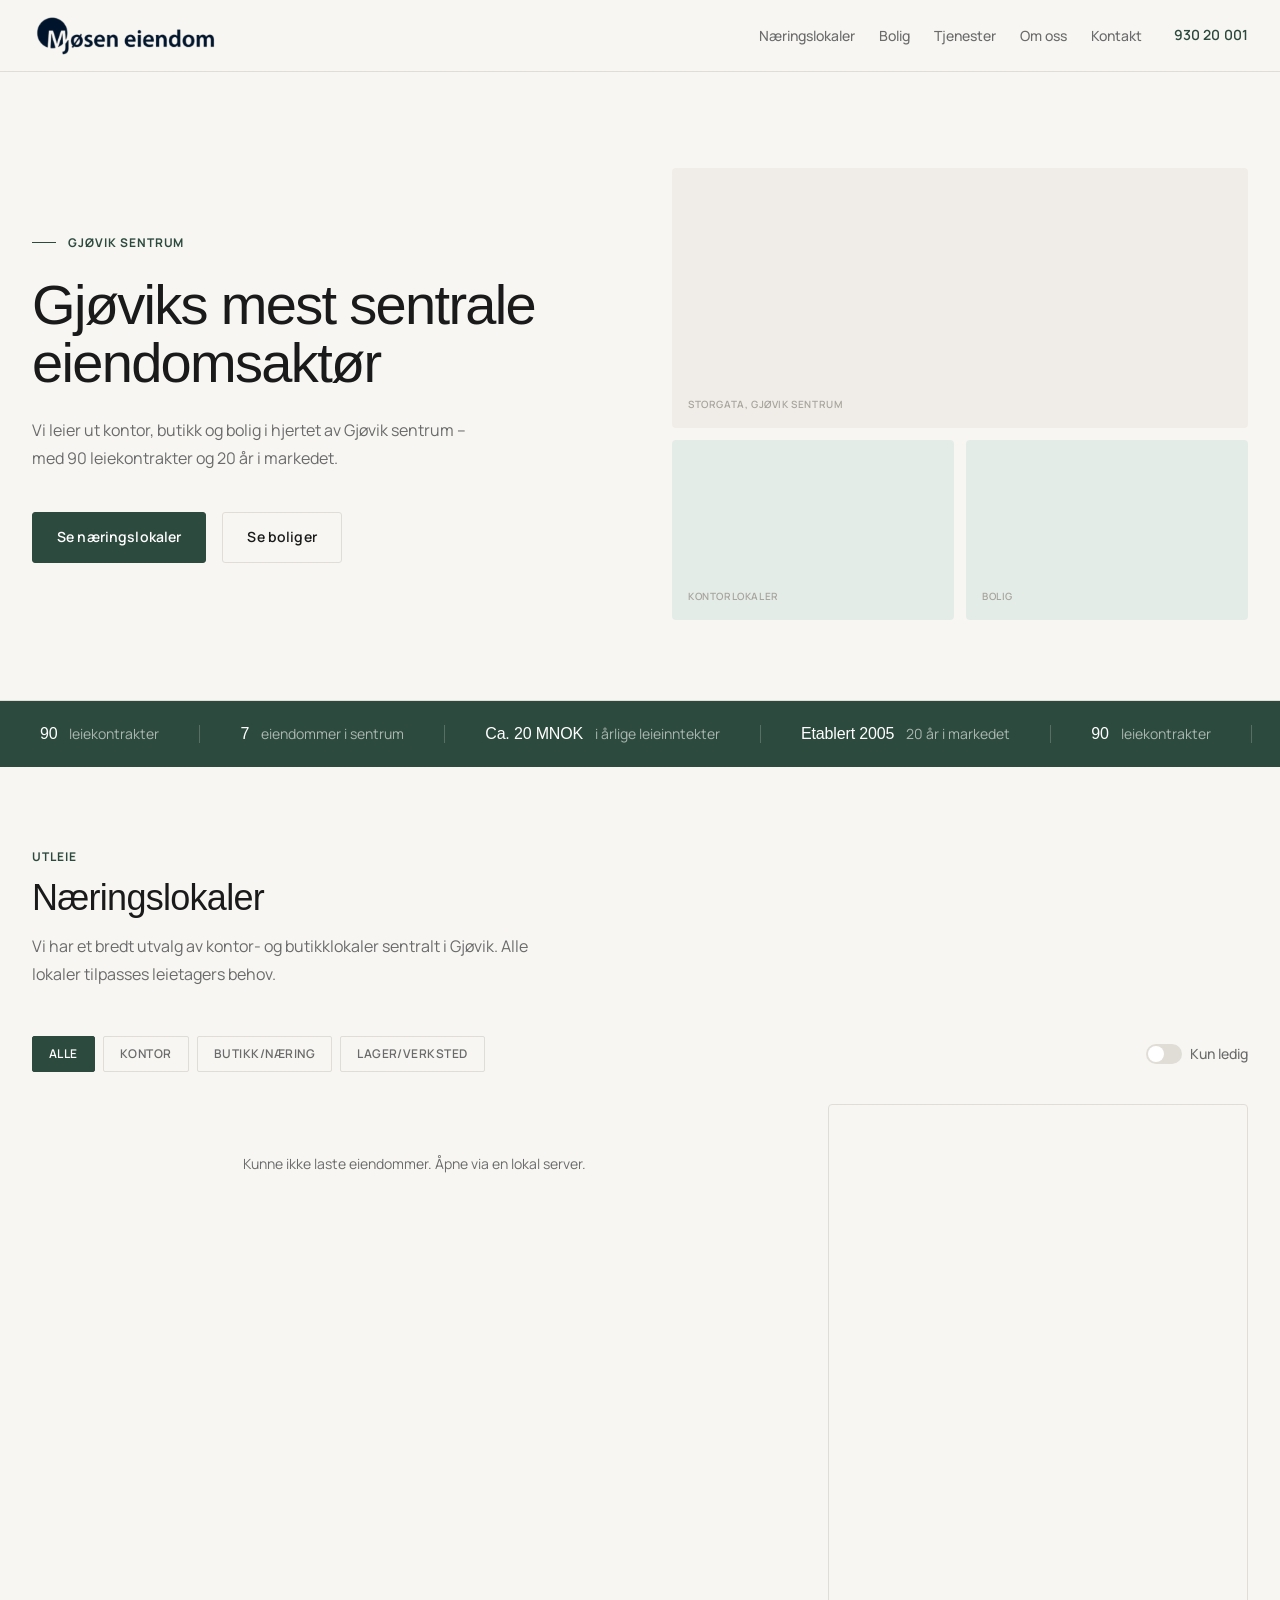
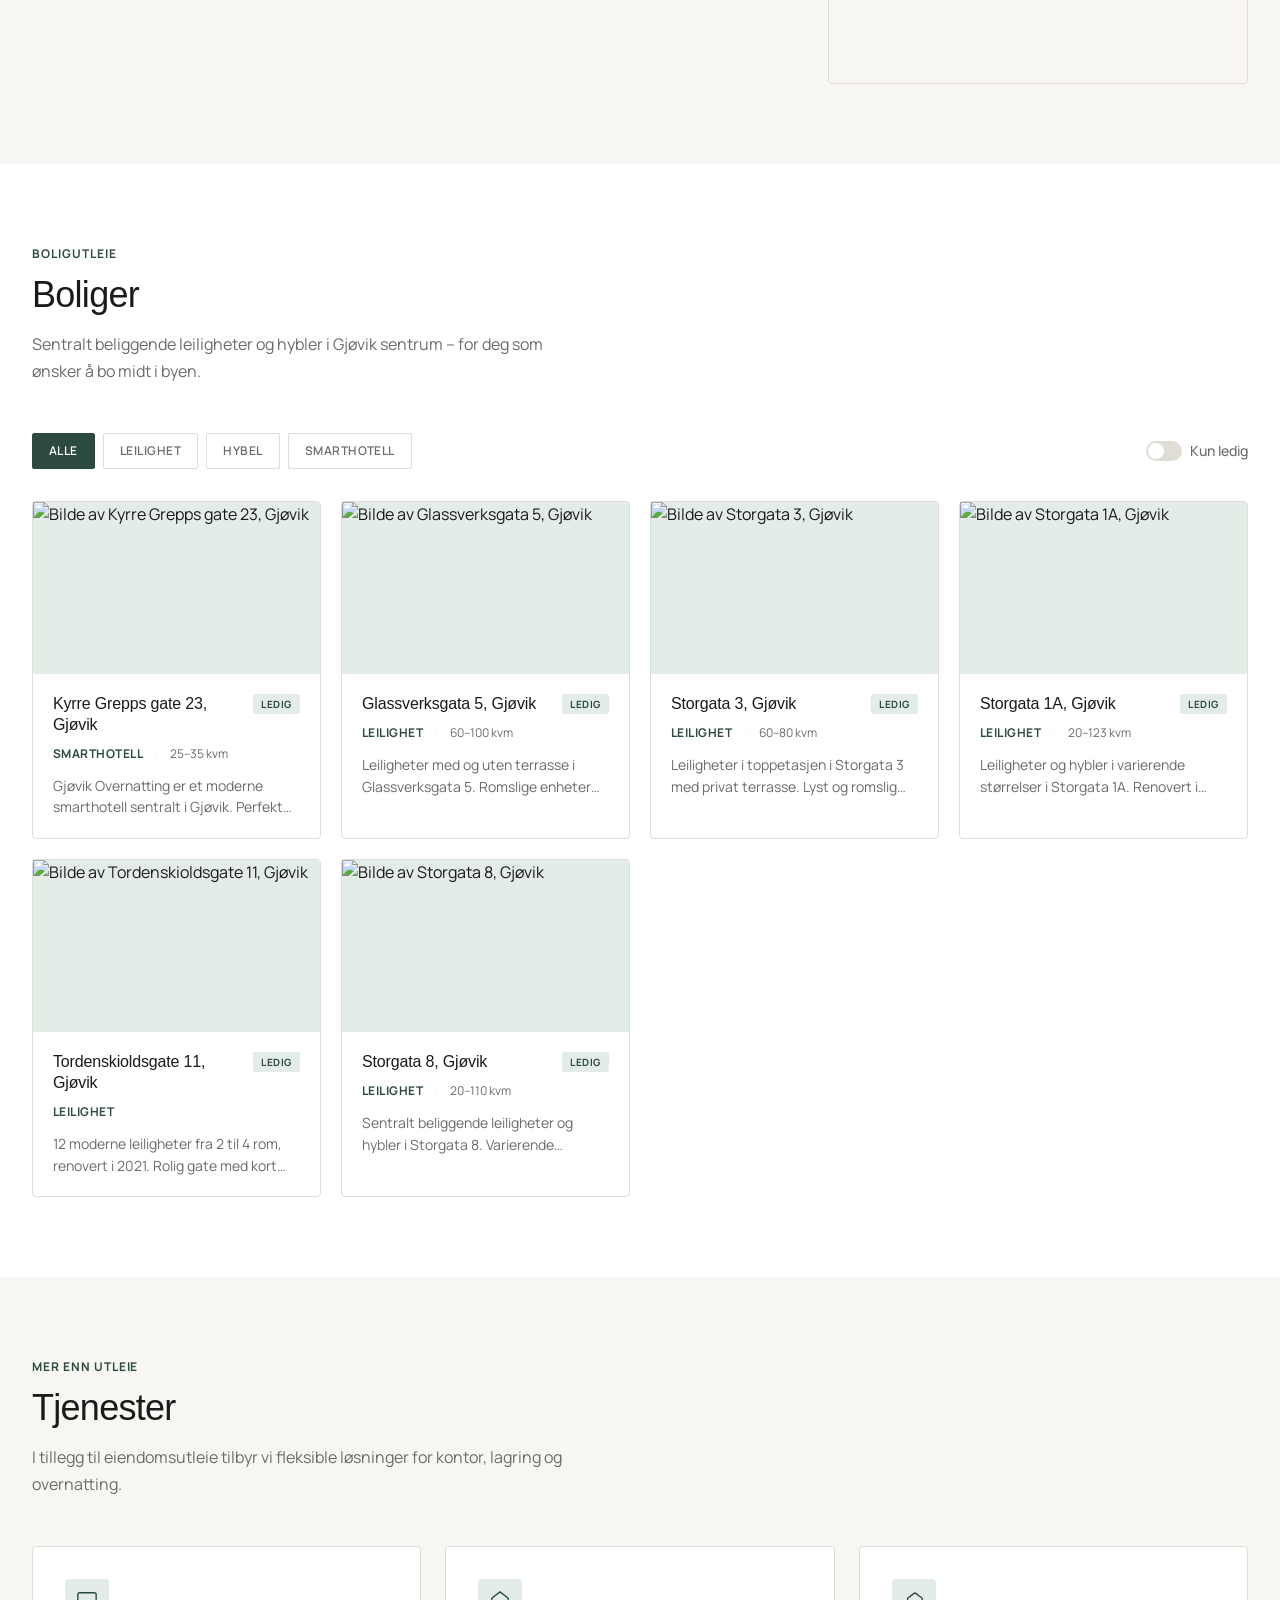
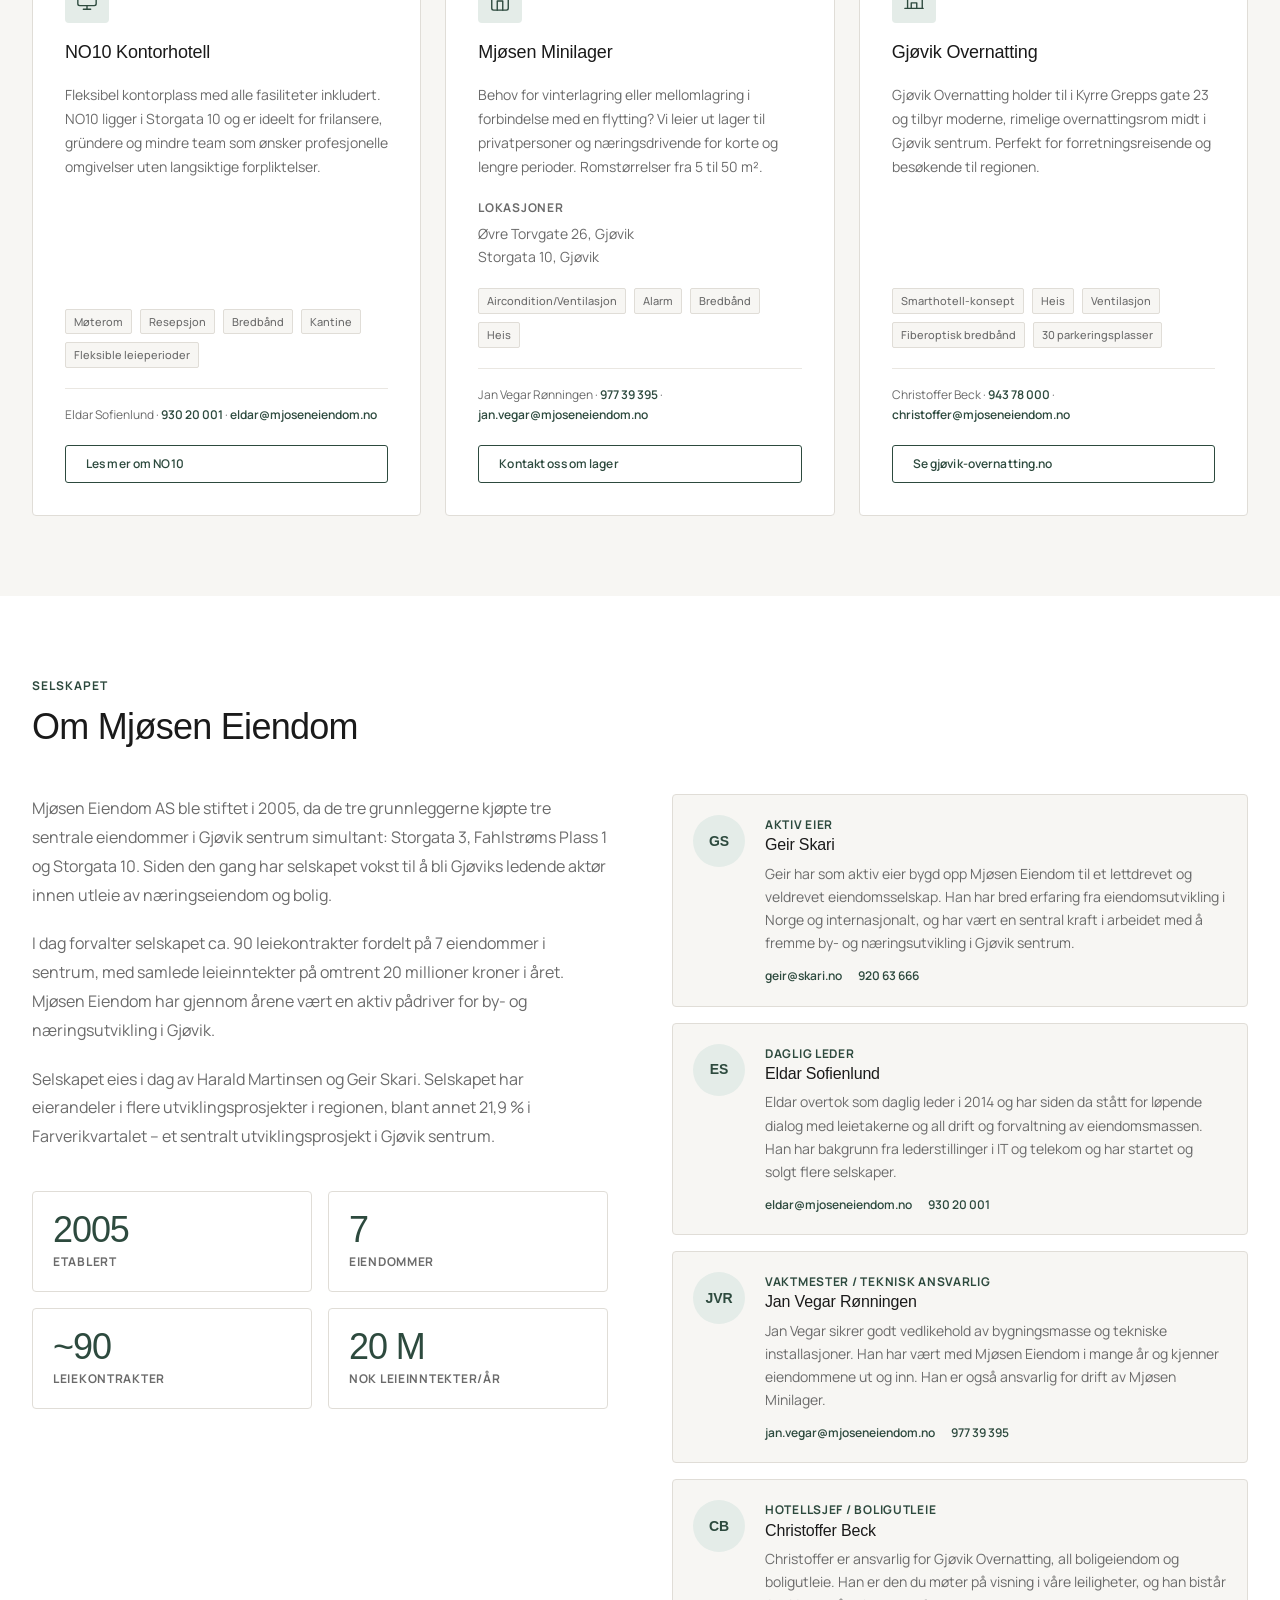
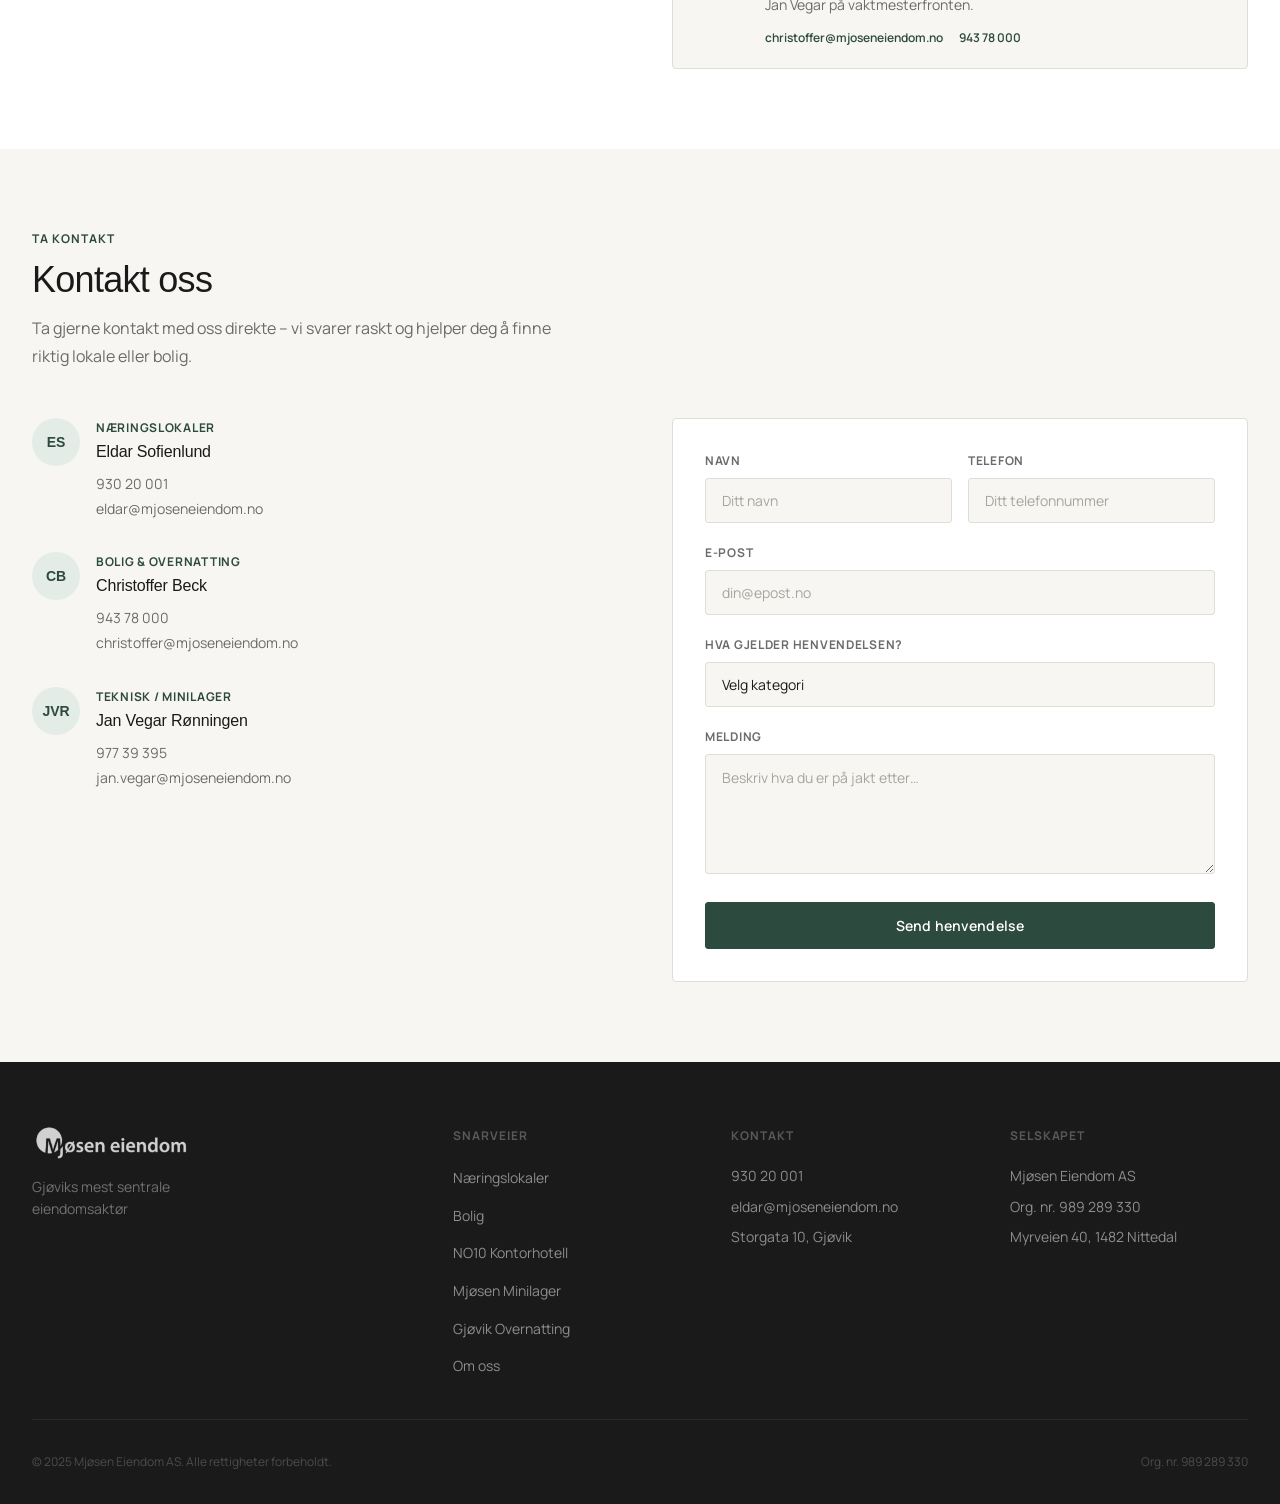
==== docs/index.html @ b6defa16 "restructure for github pages deployment" ====
<!DOCTYPE html>
<html lang="nb">
<head>
  <meta charset="UTF-8">
  <meta name="viewport" content="width=device-width, initial-scale=1.0">
  <title>Mjøsen Eiendom – Gjøviks mest sentrale eiendomsaktør</title>
  <meta name="description" content="Mjøsen Eiendom leier ut kontor, butikk og bolig i hjertet av Gjøvik sentrum – med 90 leiekontrakter og 20 år i markedet.">

  <!-- Fonts -->
  <link rel="preconnect" href="https://fonts.googleapis.com">
  <link rel="preconnect" href="https://fonts.gstatic.com" crossorigin>
  <link href="https://fonts.googleapis.com/css2?family=Manrope:wght@300;400;500;600&display=swap" rel="stylesheet">

  <!-- Leaflet CSS -->
  <link rel="stylesheet" href="https://unpkg.com/leaflet@1.9.4/dist/leaflet.css" integrity="sha256-p4NxAoJBhIIN+hmNHrzRCf9tD/miZyoHS5obTRR9BMY=" crossorigin="">

  <!-- Styles -->
  <link rel="stylesheet" href="styles.css">
</head>
<body>

  <!-- ══════════════════════════════════════════
       HEADER
  ══════════════════════════════════════════════ -->
  <header class="site-header" role="banner">
    <div class="container">

      <a href="#" class="site-logo" aria-label="Mjøsen Eiendom – tilbake til toppen">
        <img src="../assets/logo.png" alt="Mjøsen Eiendom" height="40" width="auto">
      </a>

      <nav class="site-nav" aria-label="Hovednavigasjon">
        <ul class="site-nav__links" role="list">
          <li><a href="naering.html"      class="site-nav__link">Næringslokaler</a></li>
          <li><a href="bolig.html"        class="site-nav__link">Bolig</a></li>
          <li><a href="#tjenester"        class="site-nav__link">Tjenester</a></li>
          <li><a href="#om-oss"           class="site-nav__link">Om oss</a></li>
          <li><a href="kontakt.html"      class="site-nav__link">Kontakt</a></li>
        </ul>
        <a href="tel:93020001" class="site-nav__phone" aria-label="Ring oss på 930 20 001">930 20 001</a>
      </nav>

      <button class="nav-toggle"
              aria-label="Åpne navigasjonsmeny"
              aria-expanded="false"
              aria-controls="mobile-nav">
        <span></span>
        <span></span>
        <span></span>
      </button>

    </div>
  </header>

  <!-- Mobile Nav Overlay -->
  <nav class="mobile-nav" id="mobile-nav" aria-label="Mobilnavigasjon" aria-hidden="true">
    <ul class="mobile-nav__links" role="list">
      <li><a href="naering.html"  class="mobile-nav__link">Næringslokaler</a></li>
      <li><a href="bolig.html"    class="mobile-nav__link">Bolig</a></li>
      <li><a href="#tjenester"    class="mobile-nav__link">Tjenester</a></li>
      <li><a href="#om-oss"       class="mobile-nav__link">Om oss</a></li>
      <li><a href="kontakt.html"  class="mobile-nav__link">Kontakt</a></li>
    </ul>
    <a href="tel:93020001" class="mobile-nav__phone" aria-label="Ring oss">930 20 001</a>
  </nav>


  <main>

    <!-- ══════════════════════════════════════════
         HERO
    ══════════════════════════════════════════════ -->
    <section class="hero" aria-label="Introduksjon">
      <div class="container">
        <div class="hero__inner">

          <div class="hero__content">
            <span class="hero__eyebrow">Gjøvik sentrum</span>
            <h1 class="hero__title">Gjøviks mest sentrale eiendomsaktør</h1>
            <p class="hero__subtitle">Vi leier ut kontor, butikk og bolig i hjertet av Gjøvik sentrum – med 90 leiekontrakter og 20 år i markedet.</p>
            <div class="hero__actions">
              <a href="naering.html" class="btn btn--primary">Se næringslokaler</a>
              <a href="bolig.html"   class="btn btn--secondary">Se boliger</a>
            </div>
          </div>

          <div class="hero__visual" aria-hidden="true">
            <div class="hero__img-block hero__img-block--main">
              <span class="hero__img-label">Storgata, Gjøvik sentrum</span>
            </div>
            <div class="hero__img-block">
              <span class="hero__img-label">Kontorlokaler</span>
            </div>
            <div class="hero__img-block">
              <span class="hero__img-label">Bolig</span>
            </div>
          </div>

        </div>
      </div>
    </section>

    <!-- ══════════════════════════════════════════
         STATS STRIP
    ══════════════════════════════════════════════ -->
    <div class="stats-strip" aria-label="Nøkkeltall om Mjøsen Eiendom">
      <div class="stats-strip__track" aria-hidden="true">
        <!-- set A -->
        <div class="stats-strip__item">
          <span class="stats-strip__number">90</span>
          <span class="stats-strip__label">leiekontrakter</span>
        </div>
        <div class="stats-strip__sep"></div>
        <div class="stats-strip__item">
          <span class="stats-strip__number">7</span>
          <span class="stats-strip__label">eiendommer i sentrum</span>
        </div>
        <div class="stats-strip__sep"></div>
        <div class="stats-strip__item">
          <span class="stats-strip__number">Ca. 20 MNOK</span>
          <span class="stats-strip__label">i årlige leieinntekter</span>
        </div>
        <div class="stats-strip__sep"></div>
        <div class="stats-strip__item">
          <span class="stats-strip__number">Etablert 2005</span>
          <span class="stats-strip__label">20 år i markedet</span>
        </div>
        <div class="stats-strip__sep"></div>
        <!-- set B (duplicate for seamless loop) -->
        <div class="stats-strip__item">
          <span class="stats-strip__number">90</span>
          <span class="stats-strip__label">leiekontrakter</span>
        </div>
        <div class="stats-strip__sep"></div>
        <div class="stats-strip__item">
          <span class="stats-strip__number">7</span>
          <span class="stats-strip__label">eiendommer i sentrum</span>
        </div>
        <div class="stats-strip__sep"></div>
        <div class="stats-strip__item">
          <span class="stats-strip__number">Ca. 20 MNOK</span>
          <span class="stats-strip__label">i årlige leieinntekter</span>
        </div>
        <div class="stats-strip__sep"></div>
        <div class="stats-strip__item">
          <span class="stats-strip__number">Etablert 2005</span>
          <span class="stats-strip__label">20 år i markedet</span>
        </div>
        <div class="stats-strip__sep"></div>
      </div>
    </div>


    <!-- ══════════════════════════════════════════
         NÆRINGSLOKALER
    ══════════════════════════════════════════════ -->
    <section class="section" id="naering" aria-labelledby="naering-heading">
      <div class="container">

        <div class="section-header">
          <span class="section-label">Utleie</span>
          <h2 class="section-title" id="naering-heading">Næringslokaler</h2>
          <p class="section-intro">Vi har et bredt utvalg av kontor- og butikklokaler sentralt i Gjøvik. Alle lokaler tilpasses leietagers behov.</p>
        </div>

        <!-- Filter -->
        <div class="filter-bar" role="group" aria-label="Filtrer næringslokaler etter type">
          <button class="filter-chip active" data-filter-naering="alle"          aria-pressed="true">Alle</button>
          <button class="filter-chip"        data-filter-naering="Kontor"        aria-pressed="false">Kontor</button>
          <button class="filter-chip"        data-filter-naering="Butikk/Næring" aria-pressed="false">Butikk/Næring</button>
          <button class="filter-chip"        data-filter-naering="Lager/Verksted" aria-pressed="false">Lager/Verksted</button>
          <label class="filter-availability" for="naering-ledig-toggle">
            <input type="checkbox" class="filter-toggle-input" id="naering-ledig-toggle" aria-label="Vis kun ledige næringslokaler">
            <span>Kun ledig</span>
          </label>
        </div>

        <!-- Explorer: list + map -->
        <div class="property-explorer">

          <div class="property-list"
               id="naering-list"
               role="list"
               aria-live="polite"
               aria-label="Liste over næringslokaler">
            <!-- Rendered by script.js -->
          </div>

          <div class="map-panel" role="region" aria-label="Kart over Gjøvik med eiendommer">
            <div id="property-map"></div>
          </div>

        </div>
      </div>
    </section>


    <!-- ══════════════════════════════════════════
         BOLIGER
    ══════════════════════════════════════════════ -->
    <section class="section section--alt" id="bolig" aria-labelledby="bolig-heading">
      <div class="container">

        <div class="section-header">
          <span class="section-label">Boligutleie</span>
          <h2 class="section-title" id="bolig-heading">Boliger</h2>
          <p class="section-intro">Sentralt beliggende leiligheter og hybler i Gjøvik sentrum – for deg som ønsker å bo midt i byen.</p>
        </div>

        <!-- Filter -->
        <div class="filter-bar" role="group" aria-label="Filtrer boliger etter type">
          <button class="filter-chip active" data-filter-bolig="alle"        aria-pressed="true">Alle</button>
          <button class="filter-chip"        data-filter-bolig="Leilighet"   aria-pressed="false">Leilighet</button>
          <button class="filter-chip"        data-filter-bolig="Hybel"       aria-pressed="false">Hybel</button>
          <button class="filter-chip"        data-filter-bolig="Smarthotell" aria-pressed="false">Smarthotell</button>
          <label class="filter-availability" for="bolig-ledig-toggle">
            <input type="checkbox" class="filter-toggle-input" id="bolig-ledig-toggle" aria-label="Vis kun ledige boliger">
            <span>Kun ledig</span>
          </label>
        </div>

        <div class="bolig-grid"
             id="bolig-list"
             role="list"
             aria-live="polite"
             aria-label="Liste over boliger">
          <!-- Rendered by script.js -->
        </div>

      </div>
    </section>


    <!-- ══════════════════════════════════════════
         TJENESTER
    ══════════════════════════════════════════════ -->
    <section class="section" id="tjenester" aria-labelledby="tjenester-heading">
      <div class="container">

        <div class="section-header">
          <span class="section-label">Mer enn utleie</span>
          <h2 class="section-title" id="tjenester-heading">Tjenester</h2>
          <p class="section-intro">I tillegg til eiendomsutleie tilbyr vi fleksible løsninger for kontor, lagring og overnatting.</p>
        </div>

        <div class="tjenester-grid">

          <!-- NO10 Kontorhotell -->
          <article class="tjeneste-card" aria-label="NO10 Kontorhotell">
            <div class="tjeneste-card__icon" aria-hidden="true">
              <svg viewBox="0 0 24 24" fill="none" stroke-width="1.5" stroke-linecap="round" stroke-linejoin="round">
                <rect x="2" y="3" width="20" height="14" rx="2"/>
                <path d="M8 21h8M12 17v4"/>
              </svg>
            </div>
            <h3 class="tjeneste-card__title">NO10 Kontorhotell</h3>
            <p class="tjeneste-card__desc">Fleksibel kontorplass med alle fasiliteter inkludert. NO10 ligger i Storgata 10 og er ideelt for frilansere, gründere og mindre team som ønsker profesjonelle omgivelser uten langsiktige forpliktelser.</p>
            <div class="tjeneste-card__facilities" aria-label="Fasiliteter">
              <span class="facility-tag">Møterom</span>
              <span class="facility-tag">Resepsjon</span>
              <span class="facility-tag">Bredbånd</span>
              <span class="facility-tag">Kantine</span>
              <span class="facility-tag">Fleksible leieperioder</span>
            </div>
            <div class="tjeneste-card__contact">
              Eldar Sofienlund ·
              <a href="tel:93020001">930 20 001</a> ·
              <a href="mailto:eldar@mjoseneiendom.no">eldar@mjoseneiendom.no</a>
            </div>
            <a href="no10.html" class="btn btn--ghost" aria-label="Les mer om NO10 Kontorhotell">Les mer om NO10</a>
          </article>

          <!-- Mjøsen Minilager -->
          <article class="tjeneste-card" aria-label="Mjøsen Minilager">
            <div class="tjeneste-card__icon" aria-hidden="true">
              <svg viewBox="0 0 24 24" fill="none" stroke-width="1.5" stroke-linecap="round" stroke-linejoin="round">
                <path d="M3 9l9-7 9 7v11a2 2 0 0 1-2 2H5a2 2 0 0 1-2-2z"/>
                <polyline points="9 22 9 12 15 12 15 22"/>
              </svg>
            </div>
            <h3 class="tjeneste-card__title">Mjøsen Minilager</h3>
            <p class="tjeneste-card__desc">Behov for vinterlagring eller mellomlagring i forbindelse med en flytting? Vi leier ut lager til privatpersoner og næringsdrivende for korte og lengre perioder. Romstørrelser fra 5 til 50 m².</p>
            <div>
              <p class="tjeneste-card__sub-label">Lokasjoner</p>
              <p class="tjeneste-card__locations">Øvre Torvgate 26, Gjøvik<br>Storgata 10, Gjøvik</p>
            </div>
            <div class="tjeneste-card__facilities" aria-label="Fasiliteter">
              <span class="facility-tag">Aircondition/Ventilasjon</span>
              <span class="facility-tag">Alarm</span>
              <span class="facility-tag">Bredbånd</span>
              <span class="facility-tag">Heis</span>
            </div>
            <div class="tjeneste-card__contact">
              Jan Vegar Rønningen ·
              <a href="tel:97739395">977 39 395</a> ·
              <a href="mailto:jan.vegar@mjoseneiendom.no">jan.vegar@mjoseneiendom.no</a>
            </div>
            <a href="mailto:jan.vegar@mjoseneiendom.no" class="btn btn--ghost" aria-label="Kontakt oss om lager">Kontakt oss om lager</a>
          </article>

          <!-- Gjøvik Overnatting -->
          <article class="tjeneste-card" aria-label="Gjøvik Overnatting">
            <div class="tjeneste-card__icon" aria-hidden="true">
              <svg viewBox="0 0 24 24" fill="none" stroke-width="1.5" stroke-linecap="round" stroke-linejoin="round">
                <path d="M2 20h20"/>
                <path d="M5 20V9.5a1 1 0 0 1 .4-.8l7-5.25a1 1 0 0 1 1.2 0l7 5.25a1 1 0 0 1 .4.8V20"/>
                <path d="M9 20v-6h6v6"/>
              </svg>
            </div>
            <h3 class="tjeneste-card__title">Gjøvik Overnatting</h3>
            <p class="tjeneste-card__desc">Gjøvik Overnatting holder til i Kyrre Grepps gate 23 og tilbyr moderne, rimelige overnattingsrom midt i Gjøvik sentrum. Perfekt for forretningsreisende og besøkende til regionen.</p>
            <div class="tjeneste-card__facilities" aria-label="Fasiliteter">
              <span class="facility-tag">Smarthotell-konsept</span>
              <span class="facility-tag">Heis</span>
              <span class="facility-tag">Ventilasjon</span>
              <span class="facility-tag">Fiberoptisk bredbånd</span>
              <span class="facility-tag">30 parkeringsplasser</span>
            </div>
            <div class="tjeneste-card__contact">
              Christoffer Beck ·
              <a href="tel:94378000">943 78 000</a> ·
              <a href="mailto:christoffer@mjoseneiendom.no">christoffer@mjoseneiendom.no</a>
            </div>
            <a href="https://gjoevik-overnatting.no"
               class="btn btn--ghost"
               target="_blank"
               rel="noopener noreferrer"
               aria-label="Gå til gjøvik-overnatting.no (åpner i ny fane)">Se gjøvik-overnatting.no</a>
          </article>

        </div>
      </div>
    </section>


    <!-- ══════════════════════════════════════════
         OM OSS
    ══════════════════════════════════════════════ -->
    <section class="section section--alt" id="om-oss" aria-labelledby="om-oss-heading">
      <div class="container">

        <div class="section-header">
          <span class="section-label">Selskapet</span>
          <h2 class="section-title" id="om-oss-heading">Om Mjøsen Eiendom</h2>
        </div>

        <div class="about-layout">

          <!-- Left: text + stats -->
          <div>
            <div class="about-text">
              <p>Mjøsen Eiendom AS ble stiftet i 2005, da de tre grunnleggerne kjøpte tre sentrale eiendommer i Gjøvik sentrum simultant: Storgata 3, Fahlstrøms Plass 1 og Storgata 10. Siden den gang har selskapet vokst til å bli Gjøviks ledende aktør innen utleie av næringseiendom og bolig.</p>
              <p>I dag forvalter selskapet ca. 90 leiekontrakter fordelt på 7 eiendommer i sentrum, med samlede leieinntekter på omtrent 20 millioner kroner i året. Mjøsen Eiendom har gjennom årene vært en aktiv pådriver for by- og næringsutvikling i Gjøvik.</p>
              <p>Selskapet eies i dag av Harald Martinsen og Geir Skari. Selskapet har eierandeler i flere utviklingsprosjekter i regionen, blant annet 21,9&nbsp;% i Farverikvartalet – et sentralt utviklingsprosjekt i Gjøvik sentrum.</p>
            </div>

            <div class="about-stats" aria-label="Nøkkeltall">
              <div class="stat-block">
                <div class="stat-block__number">2005</div>
                <div class="stat-block__label">Etablert</div>
              </div>
              <div class="stat-block">
                <div class="stat-block__number">7</div>
                <div class="stat-block__label">Eiendommer</div>
              </div>
              <div class="stat-block">
                <div class="stat-block__number">~90</div>
                <div class="stat-block__label">Leiekontrakter</div>
              </div>
              <div class="stat-block">
                <div class="stat-block__number">20 M</div>
                <div class="stat-block__label">NOK leieinntekter/år</div>
              </div>
            </div>
          </div>

          <!-- Right: team -->
          <div class="team-grid" aria-label="Teamet">

            <article class="team-card">
              <div class="team-card__avatar" aria-hidden="true">GS</div>
              <div>
                <div class="team-card__role">Aktiv eier</div>
                <h3 class="team-card__name">Geir Skari</h3>
                <p class="team-card__desc">Geir har som aktiv eier bygd opp Mjøsen Eiendom til et lettdrevet og veldrevet eiendomsselskap. Han har bred erfaring fra eiendomsutvikling i Norge og internasjonalt, og har vært en sentral kraft i arbeidet med å fremme by- og næringsutvikling i Gjøvik sentrum.</p>
                <div class="team-card__contact">
                  <a href="mailto:geir@skari.no">geir@skari.no</a>
                  <a href="tel:92063666">920 63 666</a>
                </div>
              </div>
            </article>

            <article class="team-card">
              <div class="team-card__avatar" aria-hidden="true">ES</div>
              <div>
                <div class="team-card__role">Daglig leder</div>
                <h3 class="team-card__name">Eldar Sofienlund</h3>
                <p class="team-card__desc">Eldar overtok som daglig leder i 2014 og har siden da stått for løpende dialog med leietakerne og all drift og forvaltning av eiendomsmassen. Han har bakgrunn fra lederstillinger i IT og telekom og har startet og solgt flere selskaper.</p>
                <div class="team-card__contact">
                  <a href="mailto:eldar@mjoseneiendom.no">eldar@mjoseneiendom.no</a>
                  <a href="tel:93020001">930 20 001</a>
                </div>
              </div>
            </article>

            <article class="team-card">
              <div class="team-card__avatar" aria-hidden="true">JVR</div>
              <div>
                <div class="team-card__role">Vaktmester / Teknisk ansvarlig</div>
                <h3 class="team-card__name">Jan Vegar Rønningen</h3>
                <p class="team-card__desc">Jan Vegar sikrer godt vedlikehold av bygningsmasse og tekniske installasjoner. Han har vært med Mjøsen Eiendom i mange år og kjenner eiendommene ut og inn. Han er også ansvarlig for drift av Mjøsen Minilager.</p>
                <div class="team-card__contact">
                  <a href="mailto:jan.vegar@mjoseneiendom.no">jan.vegar@mjoseneiendom.no</a>
                  <a href="tel:97739395">977 39 395</a>
                </div>
              </div>
            </article>

            <article class="team-card">
              <div class="team-card__avatar" aria-hidden="true">CB</div>
              <div>
                <div class="team-card__role">Hotellsjef / Boligutleie</div>
                <h3 class="team-card__name">Christoffer Beck</h3>
                <p class="team-card__desc">Christoffer er ansvarlig for Gjøvik Overnatting, all boligeiendom og boligutleie. Han er den du møter på visning i våre leiligheter, og han bistår Jan Vegar på vaktmesterfronten.</p>
                <div class="team-card__contact">
                  <a href="mailto:christoffer@mjoseneiendom.no">christoffer@mjoseneiendom.no</a>
                  <a href="tel:94378000">943 78 000</a>
                </div>
              </div>
            </article>

          </div>
        </div>

      </div>
    </section>


    <!-- ══════════════════════════════════════════
         KONTAKT
    ══════════════════════════════════════════════ -->
    <section class="section" id="kontakt" aria-labelledby="kontakt-heading">
      <div class="container">

        <div class="section-header">
          <span class="section-label">Ta kontakt</span>
          <h2 class="section-title" id="kontakt-heading">Kontakt oss</h2>
          <p class="section-intro">Ta gjerne kontakt med oss direkte – vi svarer raskt og hjelper deg å finne riktig lokale eller bolig.</p>
        </div>

        <div class="contact-layout">

          <!-- Contact persons -->
          <div class="contact-persons">

            <div class="contact-person">
              <div class="contact-person__avatar" aria-hidden="true">ES</div>
              <div>
                <div class="contact-person__role">Næringslokaler</div>
                <div class="contact-person__name">Eldar Sofienlund</div>
                <div class="contact-person__details">
                  <a href="tel:93020001" aria-label="Ring Eldar Sofienlund: 930 20 001">930 20 001</a>
                  <a href="mailto:eldar@mjoseneiendom.no">eldar@mjoseneiendom.no</a>
                </div>
              </div>
            </div>

            <div class="contact-person">
              <div class="contact-person__avatar" aria-hidden="true">CB</div>
              <div>
                <div class="contact-person__role">Bolig &amp; overnatting</div>
                <div class="contact-person__name">Christoffer Beck</div>
                <div class="contact-person__details">
                  <a href="tel:94378000" aria-label="Ring Christoffer Beck: 943 78 000">943 78 000</a>
                  <a href="mailto:christoffer@mjoseneiendom.no">christoffer@mjoseneiendom.no</a>
                </div>
              </div>
            </div>

            <div class="contact-person">
              <div class="contact-person__avatar" aria-hidden="true">JVR</div>
              <div>
                <div class="contact-person__role">Teknisk / Minilager</div>
                <div class="contact-person__name">Jan Vegar Rønningen</div>
                <div class="contact-person__details">
                  <a href="tel:97739395" aria-label="Ring Jan Vegar Rønningen: 977 39 395">977 39 395</a>
                  <a href="mailto:jan.vegar@mjoseneiendom.no">jan.vegar@mjoseneiendom.no</a>
                </div>
              </div>
            </div>

          </div>

          <!-- Contact form (visual only) -->
          <div class="contact-form">
            <div class="form-row">
              <div class="form-group">
                <label class="form-label" for="field-name">Navn</label>
                <input type="text" id="field-name" class="form-control" placeholder="Ditt navn" autocomplete="name">
              </div>
              <div class="form-group">
                <label class="form-label" for="field-phone">Telefon</label>
                <input type="tel" id="field-phone" class="form-control" placeholder="Ditt telefonnummer" autocomplete="tel">
              </div>
            </div>
            <div class="form-group">
              <label class="form-label" for="field-email">E-post</label>
              <input type="email" id="field-email" class="form-control" placeholder="din@epost.no" autocomplete="email">
            </div>
            <div class="form-group">
              <label class="form-label" for="field-subject">Hva gjelder henvendelsen?</label>
              <select id="field-subject" class="form-control">
                <option value="" disabled selected>Velg kategori</option>
                <option value="naering">Næringslokale</option>
                <option value="bolig">Bolig</option>
                <option value="minilager">Minilager</option>
                <option value="overnatting">Overnatting</option>
                <option value="annet">Annet</option>
              </select>
            </div>
            <div class="form-group">
              <label class="form-label" for="field-message">Melding</label>
              <textarea id="field-message" class="form-control" placeholder="Beskriv hva du er på jakt etter…"></textarea>
            </div>
            <button type="button" class="btn btn--primary" style="width: 100%; justify-content: center;">
              Send henvendelse
            </button>
          </div>

        </div>
      </div>
    </section>

  </main>


  <!-- ══════════════════════════════════════════
       FOOTER
  ══════════════════════════════════════════════ -->
  <footer class="site-footer" role="contentinfo">
    <div class="container">

      <div class="footer-grid">

        <!-- Logo + tagline -->
        <div>
          <a href="#" class="footer-logo" aria-label="Mjøsen Eiendom">
            <img src="../assets/logo.png" alt="Mjøsen Eiendom">
          </a>
          <p class="footer-tagline">Gjøviks mest sentrale eiendomsaktør</p>
        </div>

        <!-- Snarveier -->
        <div>
          <div class="footer-col__heading">Snarveier</div>
          <ul class="footer-links" role="list">
            <li><a href="naering.html"   class="footer-link">Næringslokaler</a></li>
            <li><a href="bolig.html"     class="footer-link">Bolig</a></li>
            <li><a href="no10.html"      class="footer-link">NO10 Kontorhotell</a></li>
            <li><a href="#tjenester"     class="footer-link">Mjøsen Minilager</a></li>
            <li><a href="#tjenester"     class="footer-link">Gjøvik Overnatting</a></li>
            <li><a href="#om-oss"        class="footer-link">Om oss</a></li>
          </ul>
        </div>

        <!-- Kontakt -->
        <div>
          <div class="footer-col__heading">Kontakt</div>
          <div class="footer-contact-item"><a href="tel:93020001">930 20 001</a></div>
          <div class="footer-contact-item"><a href="mailto:eldar@mjoseneiendom.no">eldar@mjoseneiendom.no</a></div>
          <div class="footer-contact-item">Storgata 10, Gjøvik</div>
        </div>

        <!-- Juridisk -->
        <div>
          <div class="footer-col__heading">Selskapet</div>
          <div class="footer-contact-item">Mjøsen Eiendom AS</div>
          <div class="footer-contact-item">Org. nr. 989 289 330</div>
          <div class="footer-contact-item">Myrveien 40, 1482 Nittedal</div>
        </div>

      </div>

      <div class="footer-bottom">
        <p class="footer-legal">© 2025 Mjøsen Eiendom AS. Alle rettigheter forbeholdt.</p>
        <p class="footer-legal">Org. nr. 989 289 330</p>
      </div>

    </div>
  </footer>


  <!-- ══════════════════════════════════════════
       PROPERTY DETAIL MODAL
  ══════════════════════════════════════════════ -->
  <div class="modal-overlay"
       id="modal-overlay"
       role="dialog"
       aria-modal="true"
       aria-labelledby="modal-title"
       aria-hidden="true">

    <div class="modal" id="modal">

      <button class="modal__close" id="modal-close" aria-label="Lukk detaljer">
        <svg viewBox="0 0 24 24" fill="none" stroke-width="2" stroke-linecap="round" stroke-linejoin="round" aria-hidden="true">
          <path d="M18 6 6 18M6 6l12 12"/>
        </svg>
      </button>

      <!-- Image placeholder -->
      <div class="modal__image" aria-hidden="true">
        <span class="modal__image-label">Bilde kommer</span>
      </div>

      <div class="modal__body">

        <!-- Eyebrow -->
        <div class="modal__eyebrow">
          <span class="badge badge--ledig" id="modal-badge">Ledig</span>
          <span class="modal__type" id="modal-type"></span>
        </div>

        <h2 class="modal__title" id="modal-title"></h2>
        <p class="modal__desc" id="modal-desc"></p>

        <!-- Specs grid -->
        <div class="modal__specs" id="modal-specs" aria-label="Eiendomsdetaljer"></div>

        <!-- Facilities -->
        <div class="modal__facilities" id="modal-facilities-wrap">
          <div class="modal__facilities-title">Fasiliteter</div>
          <div class="modal__facilities-list" id="modal-facilities"></div>
        </div>

        <!-- CTA -->
        <div class="modal__cta">
          <div>
            <div class="modal__cta-label">Kontaktperson</div>
            <div class="modal__cta-name"  id="modal-contact-name"></div>
            <div class="modal__cta-phone" id="modal-contact-phone"></div>
          </div>
          <a href="#" class="btn btn--primary" id="modal-cta-btn">Ta kontakt</a>
        </div>

      </div>
    </div>
  </div>


  <!-- Scripts -->
  <script src="https://unpkg.com/leaflet@1.9.4/dist/leaflet.js" integrity="sha256-20nQCchB9co0qIjJZRGuk2/Z9VM+kNiyxNV/XN/WPdA=" crossorigin=""></script>
  <script src="script.js"></script>

</body>
</html>
---- docs/styles.css ----
/* ============================================================
   MJØSEN EIENDOM – DESIGN SYSTEM
   Scandinavian minimalism. Editorial feel. Production quality.
   ============================================================ */

@import url('https://fonts.googleapis.com/css2?family=Manrope:wght@300;400;500;600&display=swap');

/* ── Custom Properties ─────────────────────────────────────── */
:root {
  /* Palette */
  --color-bg:           #F7F6F3;
  --color-surface:      #FFFFFF;
  --color-surface-alt:  #F0EDE8;
  --color-text:         #1A1A1A;
  --color-text-muted:   #6B6B6B;
  --color-text-light:   #A8A49E;
  --color-accent:       #2D4A3E;
  --color-accent-hover: #233B31;
  --color-accent-light: #E4ECE8;
  --color-border:       #E0DDD7;
  --color-border-light: #EAE7E2;
  --color-status-ledig: #2D4A3E;
  --color-status-bg:    #E4ECE8;
  --color-overlay:      rgba(20, 20, 20, 0.55);

  /* Typography */
  --font-heading: 'Neue Haas Grotesk', 'Helvetica Neue', Helvetica, Arial, sans-serif;
  --font-body:    'Manrope', 'Helvetica Neue', Arial, sans-serif;

  --text-xs:   0.75rem;
  --text-sm:   0.875rem;
  --text-base: 1rem;
  --text-lg:   1.125rem;
  --text-xl:   1.5rem;
  --text-2xl:  2.25rem;
  --text-3xl:  3.5rem;

  /* Spacing */
  --sp-1:  0.25rem;
  --sp-2:  0.5rem;
  --sp-3:  0.75rem;
  --sp-4:  1rem;
  --sp-5:  1.25rem;
  --sp-6:  1.5rem;
  --sp-8:  2rem;
  --sp-10: 2.5rem;
  --sp-12: 3rem;
  --sp-16: 4rem;
  --sp-20: 5rem;
  --sp-24: 6rem;

  /* Layout */
  --container-max: 1280px;
  --header-h:      72px;

  /* Motion */
  --t-fast: 150ms ease;
  --t-base: 200ms ease;
  --t-slow: 300ms ease;

  /* Z-index */
  --z-card:    10;
  --z-sticky:  20;
  --z-overlay: 40;
  --z-modal:   50;
}

/* ── Reset ─────────────────────────────────────────────────── */
*, *::before, *::after { box-sizing: border-box; margin: 0; padding: 0; }
html { scroll-behavior: smooth; }
body {
  font-family: var(--font-body);
  font-size: var(--text-base);
  font-weight: 400;
  line-height: 1.6;
  color: var(--color-text);
  background: var(--color-bg);
  -webkit-font-smoothing: antialiased;
  -moz-osx-font-smoothing: grayscale;
}
img { display: block; max-width: 100%; }
a { color: inherit; text-decoration: none; }
ul, ol { list-style: none; }
button { font-family: inherit; cursor: pointer; border: none; background: none; }

/* ── Typography ────────────────────────────────────────────── */
h1, h2, h3, h4, h5 {
  font-family: var(--font-heading);
  font-weight: 500;
  letter-spacing: -0.02em;
  line-height: 1.1;
}
p { line-height: 1.65; }

/* ── Layout Primitives ─────────────────────────────────────── */
.container {
  width: 100%;
  max-width: var(--container-max);
  margin-inline: auto;
  padding-inline: var(--sp-8);
}

.section { padding-block: var(--sp-20); }
.section--alt { background: var(--color-surface); }

.section-header { margin-bottom: var(--sp-12); }

.section-label {
  display: block;
  font-size: var(--text-xs);
  font-weight: 700;
  letter-spacing: 0.08em;
  text-transform: uppercase;
  color: var(--color-accent);
  margin-bottom: var(--sp-3);
}

.section-title {
  font-family: var(--font-heading);
  font-size: var(--text-2xl);
  font-weight: 500;
  letter-spacing: -0.02em;
  color: var(--color-text);
  margin-bottom: var(--sp-4);
}

.section-intro {
  font-size: var(--text-base);
  color: var(--color-text-muted);
  max-width: 540px;
  line-height: 1.7;
}

/* ── Buttons ───────────────────────────────────────────────── */
.btn {
  display: inline-flex;
  align-items: center;
  gap: var(--sp-2);
  font-family: var(--font-body);
  font-size: var(--text-sm);
  font-weight: 600;
  letter-spacing: 0.01em;
  padding: calc(var(--sp-3) + 1px) var(--sp-6);
  border-radius: 3px;
  min-height: 44px;
  white-space: nowrap;
  cursor: pointer;
  transition: background var(--t-base), color var(--t-base), border-color var(--t-base);
}

.btn--primary {
  background: var(--color-accent);
  color: #fff;
  border: 1.5px solid var(--color-accent);
}
.btn--primary:hover { background: var(--color-accent-hover); border-color: var(--color-accent-hover); }

.btn--secondary {
  background: transparent;
  color: var(--color-text);
  border: 1.5px solid var(--color-border);
}
.btn--secondary:hover { border-color: var(--color-text); }

.btn--ghost {
  background: transparent;
  color: var(--color-accent);
  border: 1.5px solid var(--color-accent);
  font-size: var(--text-xs);
  padding: var(--sp-2) var(--sp-5);
  min-height: 36px;
}
.btn--ghost:hover { background: var(--color-accent); color: #fff; }

/* ── Badge ─────────────────────────────────────────────────── */
.badge {
  display: inline-flex;
  align-items: center;
  font-size: 10px;
  font-weight: 700;
  letter-spacing: 0.06em;
  text-transform: uppercase;
  padding: 3px 8px;
  border-radius: 2px;
  flex-shrink: 0;
  line-height: 1.4;
}
.badge--ledig  { background: var(--color-status-bg); color: var(--color-status-ledig); }
.badge--utleid { background: #EBEBEA; color: #888; }

/* ── Site Header ───────────────────────────────────────────── */
.site-header {
  position: sticky;
  top: 0;
  z-index: var(--z-sticky);
  height: var(--header-h);
  background: rgba(247, 246, 243, 0.96);
  backdrop-filter: blur(8px);
  -webkit-backdrop-filter: blur(8px);
  border-bottom: 1px solid var(--color-border);
}

.site-header .container {
  display: flex;
  align-items: center;
  justify-content: space-between;
  height: 100%;
}

.site-logo { display: flex; align-items: center; flex-shrink: 0; }
.site-logo img { max-height: 40px; width: auto; }

.site-nav { display: flex; align-items: center; gap: var(--sp-8); }

.site-nav__links {
  display: flex;
  align-items: center;
  gap: var(--sp-6);
}

.site-nav__link {
  font-size: var(--text-sm);
  font-weight: 500;
  color: var(--color-text-muted);
  position: relative;
  padding-bottom: 2px;
  transition: color var(--t-base);
}
.site-nav__link:hover { color: var(--color-accent); }
.site-nav__link.active { color: var(--color-accent); }
.site-nav__link.active::after {
  content: '';
  position: absolute;
  bottom: -2px;
  left: 0; right: 0;
  height: 2px;
  background: var(--color-accent);
  border-radius: 1px;
}

.site-nav__phone {
  font-size: var(--text-sm);
  font-weight: 600;
  color: var(--color-accent);
  letter-spacing: 0.01em;
  transition: color var(--t-base);
}
.site-nav__phone:hover { color: var(--color-accent-hover); }

/* Hamburger */
.nav-toggle {
  display: none;
  flex-direction: column;
  gap: 5px;
  width: 28px;
  padding: 4px;
  cursor: pointer;
}
.nav-toggle span {
  display: block;
  width: 100%;
  height: 1.5px;
  background: var(--color-text);
  border-radius: 1px;
  transition: transform var(--t-slow), opacity var(--t-slow);
}
.nav-toggle.open span:nth-child(1) { transform: translateY(6.5px) rotate(45deg); }
.nav-toggle.open span:nth-child(2) { opacity: 0; transform: scaleX(0); }
.nav-toggle.open span:nth-child(3) { transform: translateY(-6.5px) rotate(-45deg); }

/* Mobile nav overlay */
.mobile-nav {
  display: none;
  position: fixed;
  inset: 0;
  background: var(--color-bg);
  z-index: calc(var(--z-sticky) - 1);
  flex-direction: column;
  align-items: center;
  justify-content: center;
  gap: var(--sp-8);
  padding-top: var(--header-h);
}
.mobile-nav.open { display: flex; }
.mobile-nav__links { display: flex; flex-direction: column; align-items: center; gap: var(--sp-6); }
.mobile-nav__link {
  font-family: var(--font-heading);
  font-size: var(--text-xl);
  font-weight: 500;
  letter-spacing: -0.02em;
  color: var(--color-text);
  transition: color var(--t-base);
}
.mobile-nav__link:hover { color: var(--color-accent); }
.mobile-nav__phone {
  font-size: var(--text-lg);
  font-weight: 600;
  color: var(--color-accent);
  margin-top: var(--sp-4);
}

/* ── Hero ──────────────────────────────────────────────────── */
.hero {
  padding-block: var(--sp-24) var(--sp-20);
  border-bottom: 1px solid var(--color-border);
}

.hero__inner {
  display: grid;
  grid-template-columns: 1fr 1fr;
  gap: var(--sp-16);
  align-items: center;
}

.hero__content { max-width: 560px; }

.hero__eyebrow {
  display: inline-flex;
  align-items: center;
  gap: var(--sp-3);
  font-size: var(--text-xs);
  font-weight: 700;
  letter-spacing: 0.08em;
  text-transform: uppercase;
  color: var(--color-accent);
  margin-bottom: var(--sp-6);
}
.hero__eyebrow::before {
  content: '';
  display: block;
  width: 24px;
  height: 1.5px;
  background: var(--color-accent);
  flex-shrink: 0;
}

.hero__title {
  font-size: var(--text-3xl);
  font-weight: 500;
  letter-spacing: -0.03em;
  line-height: 1.04;
  color: var(--color-text);
  margin-bottom: var(--sp-6);
}

.hero__subtitle {
  font-size: var(--text-base);
  color: var(--color-text-muted);
  line-height: 1.75;
  margin-bottom: var(--sp-10);
  max-width: 440px;
}

.hero__actions { display: flex; gap: var(--sp-4); flex-wrap: wrap; }

/* Hero visual mosaic */
.hero__visual {
  display: grid;
  grid-template-columns: 1fr 1fr;
  grid-template-rows: 260px 180px;
  gap: var(--sp-3);
}

.hero__img-block {
  background: var(--color-accent-light);
  border-radius: 4px;
  display: flex;
  align-items: flex-end;
  padding: var(--sp-4);
  overflow: hidden;
  position: relative;
}

.hero__img-block--main {
  grid-column: span 2;
  background: var(--color-surface-alt);
}

.hero__img-label {
  font-size: 10px;
  font-weight: 600;
  letter-spacing: 0.06em;
  text-transform: uppercase;
  color: var(--color-text-light);
}

/* ── Stats Strip ───────────────────────────────────────────── */
.stats-strip {
  background: var(--color-accent);
  padding-block: var(--sp-5);
  overflow: hidden;
}

.stats-strip__track {
  display: flex;
  align-items: center;
  gap: 0;
  animation: marquee 28s linear infinite;
  width: max-content;
  white-space: nowrap;
}
.stats-strip__track:hover { animation-play-state: paused; }

@keyframes marquee {
  from { transform: translateX(0); }
  to   { transform: translateX(-50%); }
}

.stats-strip__item {
  display: inline-flex;
  align-items: center;
  gap: var(--sp-3);
  padding-inline: var(--sp-10);
  flex-shrink: 0;
}

.stats-strip__number {
  font-family: var(--font-heading);
  font-size: var(--text-base);
  font-weight: 500;
  color: #fff;
  letter-spacing: -0.01em;
}

.stats-strip__label {
  font-size: var(--text-sm);
  color: rgba(255,255,255,0.6);
}

.stats-strip__sep {
  width: 1px;
  height: 18px;
  background: rgba(255,255,255,0.2);
  flex-shrink: 0;
}

/* ── Filter Bar ────────────────────────────────────────────── */
.filter-bar {
  display: flex;
  align-items: center;
  gap: var(--sp-2);
  flex-wrap: wrap;
  margin-bottom: var(--sp-8);
}

.filter-chip {
  font-size: var(--text-xs);
  font-weight: 600;
  letter-spacing: 0.04em;
  text-transform: uppercase;
  padding: var(--sp-2) var(--sp-4);
  border: 1.5px solid var(--color-border);
  border-radius: 2px;
  color: var(--color-text-muted);
  background: transparent;
  cursor: pointer;
  min-height: 36px;
  transition: all var(--t-base);
}
.filter-chip:hover { border-color: var(--color-text-muted); color: var(--color-text); }
.filter-chip.active { background: var(--color-accent); border-color: var(--color-accent); color: #fff; }

.filter-availability {
  margin-left: auto;
  display: flex;
  align-items: center;
  gap: var(--sp-2);
  cursor: pointer;
  font-size: var(--text-sm);
  font-weight: 500;
  color: var(--color-text-muted);
  transition: color var(--t-base);
}
.filter-availability:hover { color: var(--color-text); }

.filter-toggle-input {
  appearance: none;
  -webkit-appearance: none;
  width: 36px;
  height: 20px;
  background: var(--color-border);
  border-radius: 10px;
  position: relative;
  cursor: pointer;
  flex-shrink: 0;
  transition: background var(--t-base);
}
.filter-toggle-input::after {
  content: '';
  position: absolute;
  top: 2px; left: 2px;
  width: 16px; height: 16px;
  background: #fff;
  border-radius: 50%;
  transition: transform var(--t-base);
}
.filter-toggle-input:checked { background: var(--color-accent); }
.filter-toggle-input:checked::after { transform: translateX(16px); }

/* ── Property Explorer (næring: list + map) ────────────────── */
.property-explorer {
  display: grid;
  grid-template-columns: 1fr 420px;
  gap: var(--sp-8);
  align-items: start;
}

.property-list {
  display: flex;
  flex-direction: column;
  gap: var(--sp-4);
}

.map-panel {
  position: sticky;
  top: calc(var(--header-h) + var(--sp-6));
  height: 580px;
  border: 1px solid var(--color-border);
  border-radius: 4px;
  overflow: hidden;
}

#property-map { width: 100%; height: 100%; }

/* ── Property Card (list / næring) ────────────────────────── */
.property-card {
  display: flex;
  gap: var(--sp-5);
  padding: var(--sp-5);
  background: var(--color-surface);
  border: 1px solid var(--color-border);
  border-radius: 4px;
  cursor: pointer;
  transition: border-color var(--t-base), box-shadow var(--t-base);
}
.property-card:hover {
  border-color: var(--color-accent);
  box-shadow: 0 2px 16px rgba(45, 74, 62, 0.09);
}
.property-card.highlighted {
  border-color: var(--color-accent);
  box-shadow: 0 0 0 3px rgba(45, 74, 62, 0.13);
}
.property-card:focus-visible {
  outline: 2px solid var(--color-accent);
  outline-offset: 2px;
}

.property-card__image {
  width: 120px;
  flex-shrink: 0;
  border-radius: 3px;
  background: var(--color-accent-light);
  display: flex;
  align-items: center;
  justify-content: center;
  min-height: 90px;
}
.property-card__image-label {
  font-size: 10px;
  font-weight: 600;
  letter-spacing: 0.06em;
  text-transform: uppercase;
  color: var(--color-text-light);
  writing-mode: vertical-rl;
  transform: rotate(180deg);
}

.property-card__body { flex: 1; min-width: 0; }

.property-card__header {
  display: flex;
  align-items: flex-start;
  justify-content: space-between;
  gap: var(--sp-3);
  margin-bottom: var(--sp-2);
}

.property-card__address {
  font-family: var(--font-heading);
  font-size: var(--text-base);
  font-weight: 500;
  letter-spacing: -0.01em;
  color: var(--color-text);
  line-height: 1.3;
}

.property-card__meta {
  display: flex;
  flex-wrap: wrap;
  gap: var(--sp-3);
  margin-bottom: var(--sp-3);
  align-items: center;
}

.property-card__type {
  font-size: var(--text-xs);
  font-weight: 700;
  letter-spacing: 0.04em;
  text-transform: uppercase;
  color: var(--color-accent);
}

.property-card__meta-item {
  font-size: var(--text-xs);
  color: var(--color-text-muted);
}
.property-card__meta-item::before {
  content: '·';
  margin-right: var(--sp-3);
  color: var(--color-border);
}

.property-card__desc {
  font-size: var(--text-sm);
  color: var(--color-text-muted);
  line-height: 1.55;
  display: -webkit-box;
  -webkit-line-clamp: 2;
  -webkit-box-orient: vertical;
  overflow: hidden;
}

/* Grid card variant (bolig) */
.property-card--grid {
  flex-direction: column;
  gap: 0;
  padding: 0;
}
.property-card--grid .property-card__image {
  width: 100%;
  min-height: 172px;
  border-radius: 4px 4px 0 0;
}
.property-card--grid .property-card__image-label {
  writing-mode: initial;
  transform: none;
}
.property-card--grid .property-card__body { padding: var(--sp-5); }

/* ── Bolig Grid ────────────────────────────────────────────── */
.bolig-grid {
  display: grid;
  grid-template-columns: repeat(auto-fill, minmax(280px, 1fr));
  gap: var(--sp-5);
}

/* ── No results ────────────────────────────────────────────── */
.no-results {
  padding: var(--sp-12);
  text-align: center;
  color: var(--color-text-muted);
  font-size: var(--text-sm);
  grid-column: 1 / -1;
}

/* ── Leaflet popup ─────────────────────────────────────────── */
.leaflet-popup-content-wrapper {
  border-radius: 4px !important;
  box-shadow: 0 4px 24px rgba(0,0,0,0.1) !important;
  border: 1px solid var(--color-border) !important;
  font-family: var(--font-body) !important;
  padding: 0 !important;
}
.leaflet-popup-content { margin: 0 !important; }
.leaflet-popup-tip-container { display: none; }

.map-popup {
  padding: var(--sp-4) var(--sp-5);
  min-width: 200px;
}
.map-popup__address {
  font-family: var(--font-heading);
  font-size: var(--text-sm);
  font-weight: 500;
  letter-spacing: -0.01em;
  color: var(--color-text);
  margin-bottom: var(--sp-1);
}
.map-popup__meta {
  font-size: var(--text-xs);
  color: var(--color-text-muted);
  margin-bottom: var(--sp-3);
}
.map-popup__btn {
  font-size: var(--text-xs);
  font-weight: 700;
  letter-spacing: 0.04em;
  text-transform: uppercase;
  color: var(--color-accent);
  cursor: pointer;
  background: none;
  border: none;
  padding: 0;
  font-family: inherit;
  transition: color var(--t-base);
}
.map-popup__btn:hover { color: var(--color-accent-hover); }

/* Custom map pin */
.map-pin {
  width: 14px;
  height: 14px;
  background: var(--color-accent);
  border: 2.5px solid #fff;
  border-radius: 50%;
  box-shadow: 0 2px 8px rgba(0,0,0,0.25);
  cursor: pointer;
  transition: transform var(--t-fast), background var(--t-fast);
}
.map-pin.highlighted {
  background: var(--color-text);
  transform: scale(1.5);
}

/* ── Tjenester ─────────────────────────────────────────────── */
.tjenester-grid {
  display: grid;
  grid-template-columns: repeat(3, 1fr);
  gap: var(--sp-6);
}

.tjeneste-card {
  padding: var(--sp-8);
  background: var(--color-surface);
  border: 1px solid var(--color-border);
  border-radius: 4px;
  display: flex;
  flex-direction: column;
  gap: var(--sp-5);
}

.tjeneste-card__icon {
  width: 44px;
  height: 44px;
  background: var(--color-accent-light);
  border-radius: 4px;
  display: flex;
  align-items: center;
  justify-content: center;
  flex-shrink: 0;
}
.tjeneste-card__icon svg {
  width: 22px;
  height: 22px;
  stroke: var(--color-accent);
}

.tjeneste-card__title {
  font-family: var(--font-heading);
  font-size: var(--text-lg);
  font-weight: 500;
  letter-spacing: -0.01em;
  color: var(--color-text);
}

.tjeneste-card__desc {
  font-size: var(--text-sm);
  color: var(--color-text-muted);
  line-height: 1.7;
  flex: 1;
}

.tjeneste-card__sub-label {
  font-size: var(--text-xs);
  font-weight: 700;
  letter-spacing: 0.06em;
  text-transform: uppercase;
  color: var(--color-text-muted);
  margin-bottom: var(--sp-1);
}

.tjeneste-card__locations {
  font-size: var(--text-sm);
  color: var(--color-text-muted);
  line-height: 1.65;
}

.tjeneste-card__facilities {
  display: flex;
  flex-wrap: wrap;
  gap: var(--sp-2);
}

.facility-tag {
  font-size: 11px;
  font-weight: 500;
  padding: 3px 8px;
  background: var(--color-bg);
  border: 1px solid var(--color-border);
  border-radius: 2px;
  color: var(--color-text-muted);
}

.tjeneste-card__contact {
  padding-top: var(--sp-4);
  border-top: 1px solid var(--color-border-light);
  font-size: var(--text-xs);
  color: var(--color-text-muted);
  line-height: 1.7;
}
.tjeneste-card__contact a {
  color: var(--color-accent);
  font-weight: 600;
  transition: color var(--t-base);
}
.tjeneste-card__contact a:hover { color: var(--color-accent-hover); }

/* ── Om oss ────────────────────────────────────────────────── */
.about-layout {
  display: grid;
  grid-template-columns: 1fr 1fr;
  gap: var(--sp-16);
  align-items: start;
}

.about-text p {
  font-size: var(--text-base);
  color: var(--color-text-muted);
  line-height: 1.8;
  margin-bottom: var(--sp-5);
}
.about-text p:last-child { margin-bottom: 0; }

.about-stats {
  display: grid;
  grid-template-columns: 1fr 1fr;
  gap: var(--sp-4);
  margin-top: var(--sp-10);
}

.stat-block {
  padding: var(--sp-5);
  border: 1px solid var(--color-border);
  border-radius: 4px;
  background: var(--color-surface);
}
.stat-block__number {
  font-family: var(--font-heading);
  font-size: var(--text-2xl);
  font-weight: 500;
  letter-spacing: -0.03em;
  color: var(--color-accent);
  line-height: 1;
  margin-bottom: var(--sp-1);
}
.stat-block__label {
  font-size: var(--text-xs);
  font-weight: 700;
  letter-spacing: 0.06em;
  text-transform: uppercase;
  color: var(--color-text-muted);
}

/* Team cards */
.team-grid { display: flex; flex-direction: column; gap: var(--sp-4); }

.team-card {
  display: flex;
  gap: var(--sp-5);
  padding: var(--sp-5);
  background: var(--color-bg);
  border: 1px solid var(--color-border);
  border-radius: 4px;
}

.team-card__avatar {
  width: 52px;
  height: 52px;
  border-radius: 50%;
  background: var(--color-accent-light);
  flex-shrink: 0;
  display: flex;
  align-items: center;
  justify-content: center;
  font-family: var(--font-heading);
  font-size: var(--text-sm);
  font-weight: 600;
  color: var(--color-accent);
  letter-spacing: 0;
}

.team-card__role {
  font-size: var(--text-xs);
  font-weight: 700;
  letter-spacing: 0.06em;
  text-transform: uppercase;
  color: var(--color-accent);
  margin-bottom: 2px;
}

.team-card__name {
  font-family: var(--font-heading);
  font-size: var(--text-base);
  font-weight: 500;
  letter-spacing: -0.01em;
  color: var(--color-text);
  margin-bottom: var(--sp-2);
}

.team-card__desc {
  font-size: var(--text-sm);
  color: var(--color-text-muted);
  line-height: 1.65;
  margin-bottom: var(--sp-3);
}

.team-card__contact {
  display: flex;
  flex-wrap: wrap;
  gap: var(--sp-4);
  font-size: var(--text-xs);
}
.team-card__contact a {
  color: var(--color-accent);
  font-weight: 600;
  transition: color var(--t-base);
}
.team-card__contact a:hover { color: var(--color-accent-hover); }

/* ── Kontakt ───────────────────────────────────────────────── */
.contact-layout {
  display: grid;
  grid-template-columns: 1fr 1fr;
  gap: var(--sp-16);
  align-items: start;
}

.contact-persons { display: flex; flex-direction: column; gap: var(--sp-8); }

.contact-person { display: flex; gap: var(--sp-4); align-items: flex-start; }

.contact-person__avatar {
  width: 48px;
  height: 48px;
  border-radius: 50%;
  background: var(--color-accent-light);
  flex-shrink: 0;
  display: flex;
  align-items: center;
  justify-content: center;
  font-family: var(--font-heading);
  font-size: var(--text-sm);
  font-weight: 600;
  color: var(--color-accent);
}

.contact-person__role {
  font-size: var(--text-xs);
  font-weight: 700;
  letter-spacing: 0.06em;
  text-transform: uppercase;
  color: var(--color-accent);
  margin-bottom: 2px;
}
.contact-person__name {
  font-family: var(--font-heading);
  font-size: var(--text-base);
  font-weight: 500;
  letter-spacing: -0.01em;
  color: var(--color-text);
  margin-bottom: var(--sp-2);
}
.contact-person__details { display: flex; flex-direction: column; gap: 3px; }
.contact-person__details a {
  font-size: var(--text-sm);
  color: var(--color-text-muted);
  transition: color var(--t-base);
}
.contact-person__details a:hover { color: var(--color-accent); }

/* Contact form */
.contact-form {
  background: var(--color-surface);
  border: 1px solid var(--color-border);
  border-radius: 4px;
  padding: var(--sp-8);
}

.form-group { margin-bottom: var(--sp-5); }

.form-label {
  display: block;
  font-size: var(--text-xs);
  font-weight: 700;
  letter-spacing: 0.06em;
  text-transform: uppercase;
  color: var(--color-text-muted);
  margin-bottom: var(--sp-2);
}

.form-control {
  width: 100%;
  font-family: var(--font-body);
  font-size: var(--text-sm);
  color: var(--color-text);
  background: var(--color-bg);
  border: 1.5px solid var(--color-border);
  border-radius: 3px;
  padding: var(--sp-3) var(--sp-4);
  min-height: 44px;
  appearance: none;
  -webkit-appearance: none;
  transition: border-color var(--t-base);
}
.form-control:focus { outline: none; border-color: var(--color-accent); }
.form-control::placeholder { color: var(--color-text-light); }
textarea.form-control { min-height: 120px; resize: vertical; line-height: 1.6; }

.form-row {
  display: grid;
  grid-template-columns: 1fr 1fr;
  gap: var(--sp-4);
}

/* ── Modal ─────────────────────────────────────────────────── */
.modal-overlay {
  position: fixed;
  inset: 0;
  background: var(--color-overlay);
  z-index: var(--z-overlay);
  display: none;
  align-items: flex-start;
  justify-content: center;
  padding: var(--sp-6);
  overflow-y: auto;
}
.modal-overlay.open { display: flex; }

.modal {
  background: var(--color-bg);
  border-radius: 6px;
  width: 100%;
  max-width: 700px;
  margin-block: var(--sp-12);
  position: relative;
  animation: modal-in var(--t-slow) ease both;
}

@keyframes modal-in {
  from { opacity: 0; transform: translateY(14px); }
  to   { opacity: 1; transform: translateY(0); }
}

.modal__close {
  position: absolute;
  top: var(--sp-4);
  right: var(--sp-4);
  width: 36px; height: 36px;
  border-radius: 50%;
  background: var(--color-surface);
  border: 1px solid var(--color-border);
  display: flex;
  align-items: center;
  justify-content: center;
  cursor: pointer;
  z-index: 1;
  transition: background var(--t-base);
}
.modal__close:hover { background: var(--color-surface-alt); }
.modal__close:focus-visible { outline: 2px solid var(--color-accent); outline-offset: 2px; }
.modal__close svg { width: 16px; height: 16px; stroke: var(--color-text-muted); }

.modal__image {
  width: 100%;
  height: 260px;
  background: var(--color-accent-light);
  border-radius: 6px 6px 0 0;
  display: flex;
  align-items: center;
  justify-content: center;
}
.modal__image-label {
  font-size: var(--text-xs);
  font-weight: 600;
  letter-spacing: 0.06em;
  text-transform: uppercase;
  color: var(--color-text-light);
}

.modal__body { padding: var(--sp-8); }

.modal__eyebrow {
  display: flex;
  align-items: center;
  gap: var(--sp-3);
  margin-bottom: var(--sp-4);
}

.modal__type {
  font-size: var(--text-xs);
  font-weight: 700;
  letter-spacing: 0.06em;
  text-transform: uppercase;
  color: var(--color-accent);
}

.modal__title {
  font-family: var(--font-heading);
  font-size: var(--text-xl);
  font-weight: 500;
  letter-spacing: -0.02em;
  color: var(--color-text);
  margin-bottom: var(--sp-3);
}

.modal__desc {
  font-size: var(--text-base);
  color: var(--color-text-muted);
  line-height: 1.75;
  margin-bottom: var(--sp-8);
}

.modal__specs {
  display: grid;
  grid-template-columns: repeat(3, 1fr);
  gap: var(--sp-4);
  padding: var(--sp-6);
  background: var(--color-surface);
  border: 1px solid var(--color-border);
  border-radius: 4px;
  margin-bottom: var(--sp-6);
}

.spec-item__label {
  font-size: var(--text-xs);
  font-weight: 700;
  letter-spacing: 0.06em;
  text-transform: uppercase;
  color: var(--color-text-light);
  margin-bottom: 3px;
}
.spec-item__value {
  font-size: var(--text-sm);
  font-weight: 500;
  color: var(--color-text);
  line-height: 1.4;
}

.modal__facilities { margin-bottom: var(--sp-8); }
.modal__facilities-title {
  font-size: var(--text-xs);
  font-weight: 700;
  letter-spacing: 0.06em;
  text-transform: uppercase;
  color: var(--color-text-muted);
  margin-bottom: var(--sp-3);
}
.modal__facilities-list { display: flex; flex-wrap: wrap; gap: var(--sp-2); }

.modal__cta {
  display: flex;
  align-items: center;
  justify-content: space-between;
  gap: var(--sp-5);
  padding: var(--sp-5) var(--sp-6);
  background: var(--color-accent-light);
  border: 1px solid rgba(45, 74, 62, 0.15);
  border-radius: 4px;
}

.modal__cta-label {
  font-size: var(--text-xs);
  font-weight: 700;
  letter-spacing: 0.06em;
  text-transform: uppercase;
  color: var(--color-accent);
  margin-bottom: 2px;
}
.modal__cta-name {
  font-family: var(--font-heading);
  font-size: var(--text-base);
  font-weight: 500;
  letter-spacing: -0.01em;
  color: var(--color-text);
}
.modal__cta-phone {
  font-size: var(--text-sm);
  font-weight: 600;
  color: var(--color-accent);
}

/* ── Footer ────────────────────────────────────────────────── */
.site-footer {
  background: var(--color-text);
  padding-block: var(--sp-16) var(--sp-8);
}

.footer-grid {
  display: grid;
  grid-template-columns: 1.6fr 1fr 1fr 1fr;
  gap: var(--sp-10);
  padding-bottom: var(--sp-10);
  border-bottom: 1px solid rgba(255,255,255,0.07);
  margin-bottom: var(--sp-8);
}

.footer-logo img {
  max-height: 34px;
  width: auto;
  filter: brightness(0) invert(1);
  opacity: 0.8;
  margin-bottom: var(--sp-4);
}

.footer-tagline {
  font-size: var(--text-sm);
  color: rgba(255,255,255,0.38);
  line-height: 1.6;
  max-width: 220px;
}

.footer-col__heading {
  font-size: var(--text-xs);
  font-weight: 700;
  letter-spacing: 0.08em;
  text-transform: uppercase;
  color: rgba(255,255,255,0.28);
  margin-bottom: var(--sp-5);
}

.footer-links { display: flex; flex-direction: column; gap: var(--sp-3); }

.footer-link {
  font-size: var(--text-sm);
  color: rgba(255,255,255,0.5);
  cursor: pointer;
  transition: color var(--t-base);
}
.footer-link:hover { color: rgba(255,255,255,0.88); }

.footer-contact-item {
  font-size: var(--text-sm);
  color: rgba(255,255,255,0.5);
  line-height: 1.6;
  margin-bottom: var(--sp-2);
}
.footer-contact-item a {
  color: rgba(255,255,255,0.5);
  transition: color var(--t-base);
}
.footer-contact-item a:hover { color: rgba(255,255,255,0.88); }

.footer-bottom {
  display: flex;
  align-items: center;
  justify-content: space-between;
}

.footer-legal {
  font-size: var(--text-xs);
  color: rgba(255,255,255,0.22);
  line-height: 1.7;
}

/* ── Responsive ────────────────────────────────────────────── */
@media (max-width: 1100px) {
  .property-explorer {
    grid-template-columns: 1fr;
  }
  .map-panel {
    position: static;
    height: 380px;
    order: -1;
  }
  .tjenester-grid { grid-template-columns: 1fr 1fr; }
}

@media (max-width: 900px) {
  :root {
    --text-3xl: 2.75rem;
    --text-2xl: 1.875rem;
  }
  .hero__inner { grid-template-columns: 1fr; gap: var(--sp-10); }
  .hero__visual { display: none; }
  .about-layout { grid-template-columns: 1fr; gap: var(--sp-10); }
  .contact-layout { grid-template-columns: 1fr; gap: var(--sp-10); }
  .footer-grid { grid-template-columns: 1fr 1fr; gap: var(--sp-8); }
  .modal__specs { grid-template-columns: 1fr 1fr; }
}

@media (max-width: 768px) {
  :root {
    --text-3xl: 2.25rem;
    --text-2xl: 1.75rem;
    --sp-20: 4rem;
    --sp-24: 4rem;
  }
  .container { padding-inline: var(--sp-5); }
  .site-nav__links, .site-nav__phone { display: none; }
  .nav-toggle { display: flex; }
  .tjenester-grid { grid-template-columns: 1fr; }
  .form-row { grid-template-columns: 1fr; }
  .footer-grid { grid-template-columns: 1fr; gap: var(--sp-8); }
  .footer-bottom { flex-direction: column; gap: var(--sp-2); text-align: center; }
  .bolig-grid { grid-template-columns: 1fr; }
  .modal__specs { grid-template-columns: 1fr; }
  .modal__cta { flex-direction: column; align-items: flex-start; }
  .about-stats { grid-template-columns: 1fr 1fr; }
}

@media (max-width: 480px) {
  .hero__actions { flex-direction: column; }
  .hero__actions .btn { width: 100%; justify-content: center; }
  .filter-availability { margin-left: 0; width: 100%; margin-top: var(--sp-2); }
  .about-stats { grid-template-columns: 1fr; }
}

/* ══════════════════════════════════════════════════════════════
   SUB-PAGE HERO (image + dark overlay)
══════════════════════════════════════════════════════════════ */
.page-hero {
  position: relative;
  height: 380px;
  display: flex;
  align-items: flex-end;
  overflow: hidden;
}
.page-hero--tall { height: 500px; }

.page-hero__bg {
  position: absolute;
  inset: 0;
  background-size: cover;
  background-position: center;
}

.page-hero::before {
  content: '';
  position: absolute;
  inset: 0;
  background: linear-gradient(to top,
    rgba(8, 8, 8, 0.78) 0%,
    rgba(8, 8, 8, 0.35) 55%,
    rgba(8, 8, 8, 0.1) 100%);
  z-index: 1;
}

.page-hero__content {
  position: relative;
  z-index: 2;
  padding-bottom: var(--sp-12);
  width: 100%;
}

.page-hero__eyebrow {
  display: block;
  font-size: var(--text-xs);
  font-weight: 700;
  letter-spacing: 0.08em;
  text-transform: uppercase;
  color: rgba(255, 255, 255, 0.6);
  margin-bottom: var(--sp-3);
}

.page-hero__title {
  font-family: var(--font-heading);
  font-size: var(--text-3xl);
  font-weight: 500;
  letter-spacing: -0.03em;
  line-height: 1.04;
  color: #ffffff;
  margin-bottom: var(--sp-4);
}

.page-hero__subtitle {
  font-size: var(--text-base);
  color: rgba(255, 255, 255, 0.72);
  max-width: 520px;
  line-height: 1.7;
}

/* ── Breadcrumb ─────────────────────────────────────────────── */
.breadcrumb {
  display: flex;
  align-items: center;
  gap: var(--sp-2);
  padding-block: var(--sp-5);
  border-bottom: 1px solid var(--color-border);
  margin-bottom: var(--sp-10);
}
.breadcrumb__item {
  font-size: var(--text-xs);
  font-weight: 600;
  letter-spacing: 0.04em;
  text-transform: uppercase;
  color: var(--color-text-muted);
}
.breadcrumb__item a {
  color: var(--color-text-muted);
  transition: color var(--t-base);
}
.breadcrumb__item a:hover { color: var(--color-accent); }
.breadcrumb__item--active { color: var(--color-text); }
.breadcrumb__sep { color: var(--color-text-light); font-size: 10px; }

/* ── Property Page Two-Column Layout ───────────────────────── */
.prop-layout {
  display: grid;
  grid-template-columns: 1fr 360px;
  gap: var(--sp-12);
  align-items: start;
}
.prop-main { min-width: 0; }
.prop-aside {
  position: sticky;
  top: calc(var(--header-h) + var(--sp-6));
  display: flex;
  flex-direction: column;
  gap: var(--sp-5);
}

/* Specs card in aside */
.prop-specs-card {
  background: var(--color-surface);
  border: 1px solid var(--color-border);
  border-radius: 4px;
  overflow: hidden;
}
.prop-specs-card__header {
  padding: var(--sp-4) var(--sp-5);
  background: var(--color-accent);
  display: flex;
  align-items: center;
  justify-content: space-between;
  gap: var(--sp-3);
}
.prop-specs-card__title {
  font-family: var(--font-heading);
  font-size: var(--text-sm);
  font-weight: 500;
  letter-spacing: -0.01em;
  color: #fff;
  flex: 1;
  min-width: 0;
}
.prop-specs-card__status {
  font-size: 10px;
  font-weight: 700;
  letter-spacing: 0.05em;
  text-transform: uppercase;
  background: rgba(255, 255, 255, 0.18);
  color: #fff;
  padding: 3px 8px;
  border-radius: 2px;
  flex-shrink: 0;
}
.prop-specs-card__body { padding: var(--sp-4) var(--sp-5); }
.prop-spec-row {
  display: flex;
  justify-content: space-between;
  align-items: baseline;
  gap: var(--sp-4);
  padding-block: var(--sp-2) var(--sp-3);
  border-bottom: 1px solid var(--color-border-light);
}
.prop-spec-row:last-child { border-bottom: none; }
.prop-spec-label {
  font-size: var(--text-xs);
  font-weight: 700;
  letter-spacing: 0.06em;
  text-transform: uppercase;
  color: var(--color-text-light);
  flex-shrink: 0;
}
.prop-spec-value {
  font-size: var(--text-sm);
  font-weight: 500;
  color: var(--color-text);
  text-align: right;
  line-height: 1.4;
}

/* Content section within property main */
.prop-section { margin-bottom: var(--sp-10); }
.prop-section__title {
  font-family: var(--font-heading);
  font-size: var(--text-xl);
  font-weight: 500;
  letter-spacing: -0.02em;
  color: var(--color-text);
  margin-bottom: var(--sp-5);
  padding-bottom: var(--sp-4);
  border-bottom: 1px solid var(--color-border);
}
.prop-section__text {
  font-size: var(--text-base);
  color: var(--color-text-muted);
  line-height: 1.8;
  margin-bottom: var(--sp-4);
}
.prop-section__text:last-child { margin-bottom: 0; }
.prop-section__list {
  margin-top: var(--sp-4);
  display: flex;
  flex-direction: column;
  gap: var(--sp-2);
}
.prop-section__list li {
  display: flex;
  align-items: flex-start;
  gap: var(--sp-3);
  font-size: var(--text-sm);
  color: var(--color-text-muted);
  line-height: 1.55;
}
.prop-section__list li::before {
  content: '';
  display: inline-block;
  width: 5px;
  height: 5px;
  background: var(--color-accent);
  border-radius: 50%;
  margin-top: 6px;
  flex-shrink: 0;
}
.prop-facilities {
  display: flex;
  flex-wrap: wrap;
  gap: var(--sp-2);
  margin-top: var(--sp-4);
}

/* ── Property Gallery ───────────────────────────────────────── */
.prop-gallery {
  display: grid;
  grid-template-columns: 1fr 1fr;
  grid-template-rows: 260px 160px;
  gap: var(--sp-3);
  margin-bottom: var(--sp-10);
  border-radius: 4px;
  overflow: hidden;
}
.prop-gallery__img {
  overflow: hidden;
}
.prop-gallery__img--main { grid-column: span 2; }
.prop-gallery__img img {
  width: 100%;
  height: 100%;
  object-fit: cover;
  display: block;
  transition: transform 0.4s ease;
}
.prop-gallery__img:hover img { transform: scale(1.03); }

/* ── Floor Table ────────────────────────────────────────────── */
.floor-table-wrap {
  margin-bottom: var(--sp-10);
  overflow-x: auto;
  border: 1px solid var(--color-border);
  border-radius: 4px;
}
.floor-table {
  width: 100%;
  border-collapse: collapse;
  font-size: var(--text-sm);
}
.floor-table thead tr {
  background: var(--color-surface-alt);
}
.floor-table th {
  font-size: var(--text-xs);
  font-weight: 700;
  letter-spacing: 0.06em;
  text-transform: uppercase;
  color: var(--color-text-muted);
  text-align: left;
  padding: var(--sp-3) var(--sp-5);
  border-bottom: 1px solid var(--color-border);
  white-space: nowrap;
}
.floor-table td {
  padding: var(--sp-3) var(--sp-5);
  border-bottom: 1px solid var(--color-border-light);
  color: var(--color-text);
  vertical-align: middle;
}
.floor-table tbody tr:last-child td { border-bottom: none; }
.floor-table td:last-child {
  font-weight: 600;
  color: var(--color-accent);
}

/* ── Single-pin Map ─────────────────────────────────────────── */
.single-pin-map {
  width: 100%;
  height: 200px;
  border-radius: 4px;
  overflow: hidden;
  border: 1px solid var(--color-border);
}

/* ── Contact CTA Block ──────────────────────────────────────── */
.contact-cta-block {
  display: flex;
  align-items: center;
  justify-content: space-between;
  gap: var(--sp-6);
  padding: var(--sp-5) var(--sp-6);
  background: var(--color-accent-light);
  border: 1px solid rgba(45, 74, 62, 0.15);
  border-radius: 4px;
}
.contact-cta-block__role {
  font-size: var(--text-xs);
  font-weight: 700;
  letter-spacing: 0.06em;
  text-transform: uppercase;
  color: var(--color-accent);
  margin-bottom: 2px;
}
.contact-cta-block__name {
  font-family: var(--font-heading);
  font-size: var(--text-base);
  font-weight: 500;
  letter-spacing: -0.01em;
  color: var(--color-text);
  margin-bottom: 2px;
}
.contact-cta-block__phone {
  font-size: var(--text-sm);
  font-weight: 600;
  color: var(--color-accent);
}
.contact-cta-block__phone a { color: inherit; transition: color var(--t-base); }
.contact-cta-block__phone a:hover { color: var(--color-accent-hover); }

/* ── NO10 Amenity Grid ──────────────────────────────────────── */
.amenity-grid {
  display: grid;
  grid-template-columns: repeat(5, 1fr);
  gap: var(--sp-4);
  margin-bottom: var(--sp-12);
}
.amenity-card {
  display: flex;
  flex-direction: column;
  align-items: center;
  gap: var(--sp-3);
  padding: var(--sp-5) var(--sp-4);
  background: var(--color-surface);
  border: 1px solid var(--color-border);
  border-radius: 4px;
  text-align: center;
  transition: border-color var(--t-base), box-shadow var(--t-base);
}
.amenity-card:hover {
  border-color: var(--color-accent);
  box-shadow: 0 2px 12px rgba(45, 74, 62, 0.08);
}
.amenity-card__icon { font-size: 1.75rem; line-height: 1; }
.amenity-card__label {
  font-size: var(--text-xs);
  font-weight: 600;
  letter-spacing: 0.04em;
  text-transform: uppercase;
  color: var(--color-text-muted);
  line-height: 1.4;
}

/* ── NO10 Included List ─────────────────────────────────────── */
.included-section {
  background: var(--color-surface);
  border: 1px solid var(--color-border);
  border-radius: 4px;
  padding: var(--sp-8);
  margin-bottom: var(--sp-12);
}
.included-section__title {
  font-family: var(--font-heading);
  font-size: var(--text-lg);
  font-weight: 500;
  letter-spacing: -0.01em;
  color: var(--color-text);
  margin-bottom: var(--sp-6);
}
.included-list {
  columns: 2;
  column-gap: var(--sp-10);
  list-style: none;
}
.included-list li {
  display: flex;
  align-items: flex-start;
  gap: var(--sp-3);
  padding-block: var(--sp-2);
  font-size: var(--text-sm);
  color: var(--color-text-muted);
  line-height: 1.55;
  break-inside: avoid;
}
.included-list li::before {
  content: '';
  display: inline-block;
  width: 5px;
  height: 5px;
  background: var(--color-accent);
  border-radius: 50%;
  margin-top: 6px;
  flex-shrink: 0;
}

/* ── Pricing Grid (NO10) ────────────────────────────────────── */
.pricing-grid {
  display: grid;
  grid-template-columns: repeat(3, 1fr);
  gap: var(--sp-5);
  margin-bottom: var(--sp-12);
}
.pricing-card {
  padding: var(--sp-8);
  background: var(--color-surface);
  border: 1px solid var(--color-border);
  border-radius: 4px;
  display: flex;
  flex-direction: column;
  gap: var(--sp-3);
}
.pricing-card--featured {
  background: var(--color-accent);
  border-color: var(--color-accent);
}
.pricing-card__label {
  font-size: var(--text-xs);
  font-weight: 700;
  letter-spacing: 0.08em;
  text-transform: uppercase;
  color: var(--color-text-muted);
}
.pricing-card--featured .pricing-card__label { color: rgba(255, 255, 255, 0.6); }
.pricing-card__price {
  font-family: var(--font-heading);
  font-size: var(--text-2xl);
  font-weight: 500;
  letter-spacing: -0.03em;
  color: var(--color-accent);
  line-height: 1;
}
.pricing-card--featured .pricing-card__price { color: #fff; }
.pricing-card__desc {
  font-size: var(--text-sm);
  color: var(--color-text-muted);
  line-height: 1.65;
  flex: 1;
}
.pricing-card--featured .pricing-card__desc { color: rgba(255, 255, 255, 0.72); }

/* ── NO10 Callout Box ───────────────────────────────────────── */
.no10-callout {
  display: flex;
  align-items: center;
  justify-content: space-between;
  gap: var(--sp-6);
  padding: var(--sp-5) var(--sp-8);
  background: var(--color-accent-light);
  border: 1px solid rgba(45, 74, 62, 0.18);
  border-radius: 4px;
  margin-bottom: var(--sp-10);
}
.no10-callout__text {
  font-size: var(--text-sm);
  font-weight: 600;
  color: var(--color-accent);
}

/* ── Full-width Map (kontakt) ───────────────────────────────── */
.map-full-wrap {
  height: 460px;
  margin-bottom: var(--sp-12);
  border-radius: 4px;
  overflow: hidden;
  border: 1px solid var(--color-border);
}
#kontakt-map { width: 100%; height: 100%; }

/* ── Company Info Block ─────────────────────────────────────── */
.company-info {
  display: grid;
  grid-template-columns: repeat(4, 1fr);
  gap: var(--sp-6);
  padding: var(--sp-8);
  background: var(--color-surface);
  border: 1px solid var(--color-border);
  border-radius: 4px;
  margin-top: var(--sp-12);
}
.company-info__item { display: flex; flex-direction: column; gap: var(--sp-1); }
.company-info__label {
  font-size: var(--text-xs);
  font-weight: 700;
  letter-spacing: 0.06em;
  text-transform: uppercase;
  color: var(--color-text-light);
  margin-bottom: 2px;
}
.company-info__value {
  font-size: var(--text-sm);
  font-weight: 500;
  color: var(--color-text);
  line-height: 1.5;
}
.company-info__value a { color: var(--color-accent); transition: color var(--t-base); }
.company-info__value a:hover { color: var(--color-accent-hover); }

/* ── Property Tabs (storgata8) ──────────────────────────────── */
.prop-tabs {
  display: flex;
  gap: 0;
  border-bottom: 2px solid var(--color-border);
  margin-bottom: var(--sp-10);
}
.prop-tab-btn {
  font-family: var(--font-body);
  font-size: var(--text-sm);
  font-weight: 600;
  color: var(--color-text-muted);
  padding: var(--sp-4) var(--sp-6);
  border-bottom: 2px solid transparent;
  margin-bottom: -2px;
  cursor: pointer;
  background: none;
  border-top: none;
  border-left: none;
  border-right: none;
  transition: color var(--t-base), border-color var(--t-base);
}
.prop-tab-btn:hover { color: var(--color-text); }
.prop-tab-btn.active {
  color: var(--color-accent);
  border-bottom-color: var(--color-accent);
}
.prop-tab-content[hidden] { display: none; }

/* ── New Responsive overrides ───────────────────────────────── */
@media (max-width: 1100px) {
  .prop-layout { grid-template-columns: 1fr; }
  .prop-aside {
    position: static;
    display: grid;
    grid-template-columns: 1fr 1fr;
    gap: var(--sp-5);
  }
  .company-info { grid-template-columns: 1fr 1fr; }
}
@media (max-width: 900px) {
  .page-hero { height: 300px; }
  .page-hero--tall { height: 380px; }
  .page-hero__title { font-size: var(--text-2xl); }
  .pricing-grid { grid-template-columns: 1fr; }
  .prop-gallery {
    grid-template-columns: 1fr;
    grid-template-rows: auto;
  }
  .prop-gallery__img { height: 220px; }
  .prop-gallery__img--main { grid-column: auto; height: 280px; }
  .included-list { columns: 1; }
  .amenity-grid { grid-template-columns: repeat(5, 1fr); }
}
@media (max-width: 768px) {
  .amenity-grid { grid-template-columns: repeat(2, 1fr); }
  .company-info { grid-template-columns: 1fr; }
  .no10-callout { flex-direction: column; align-items: flex-start; }
  .contact-cta-block { flex-direction: column; align-items: flex-start; }
  .prop-aside { grid-template-columns: 1fr; }
  .map-full-wrap { height: 340px; }
}
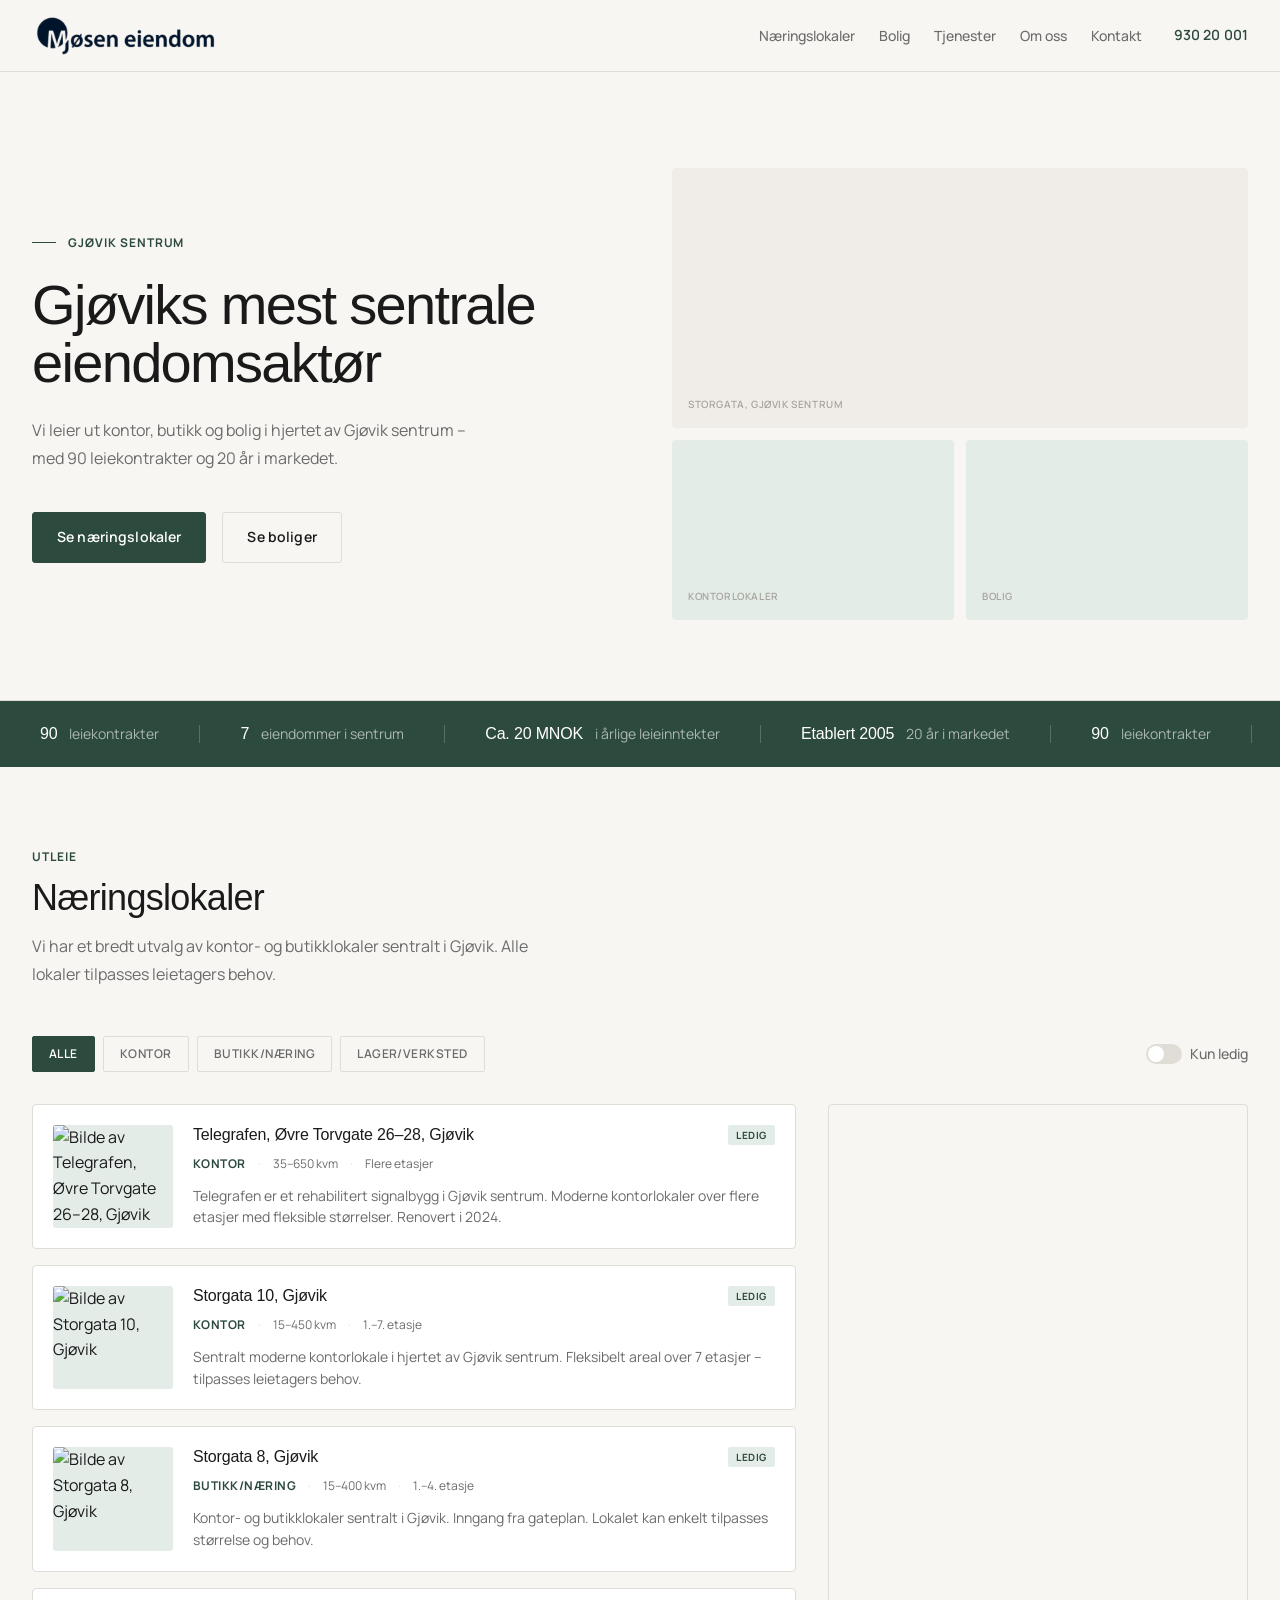
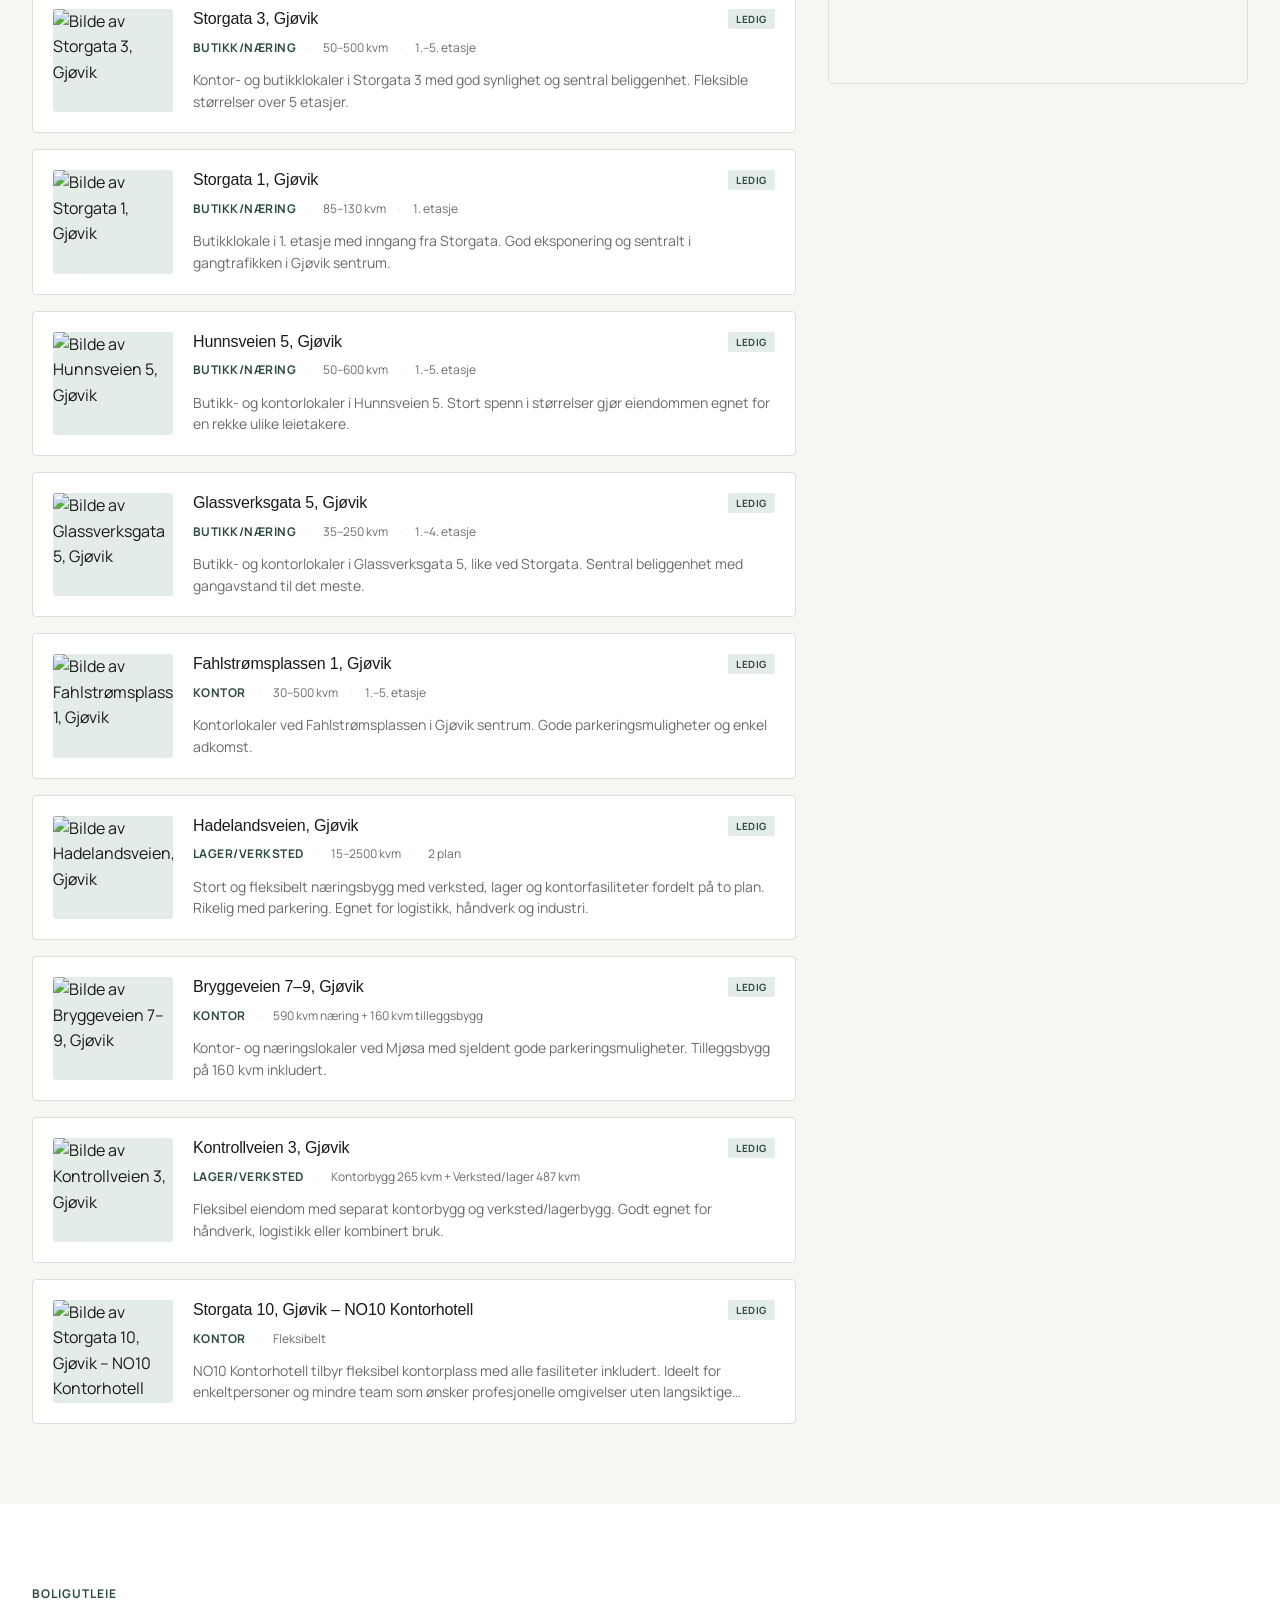
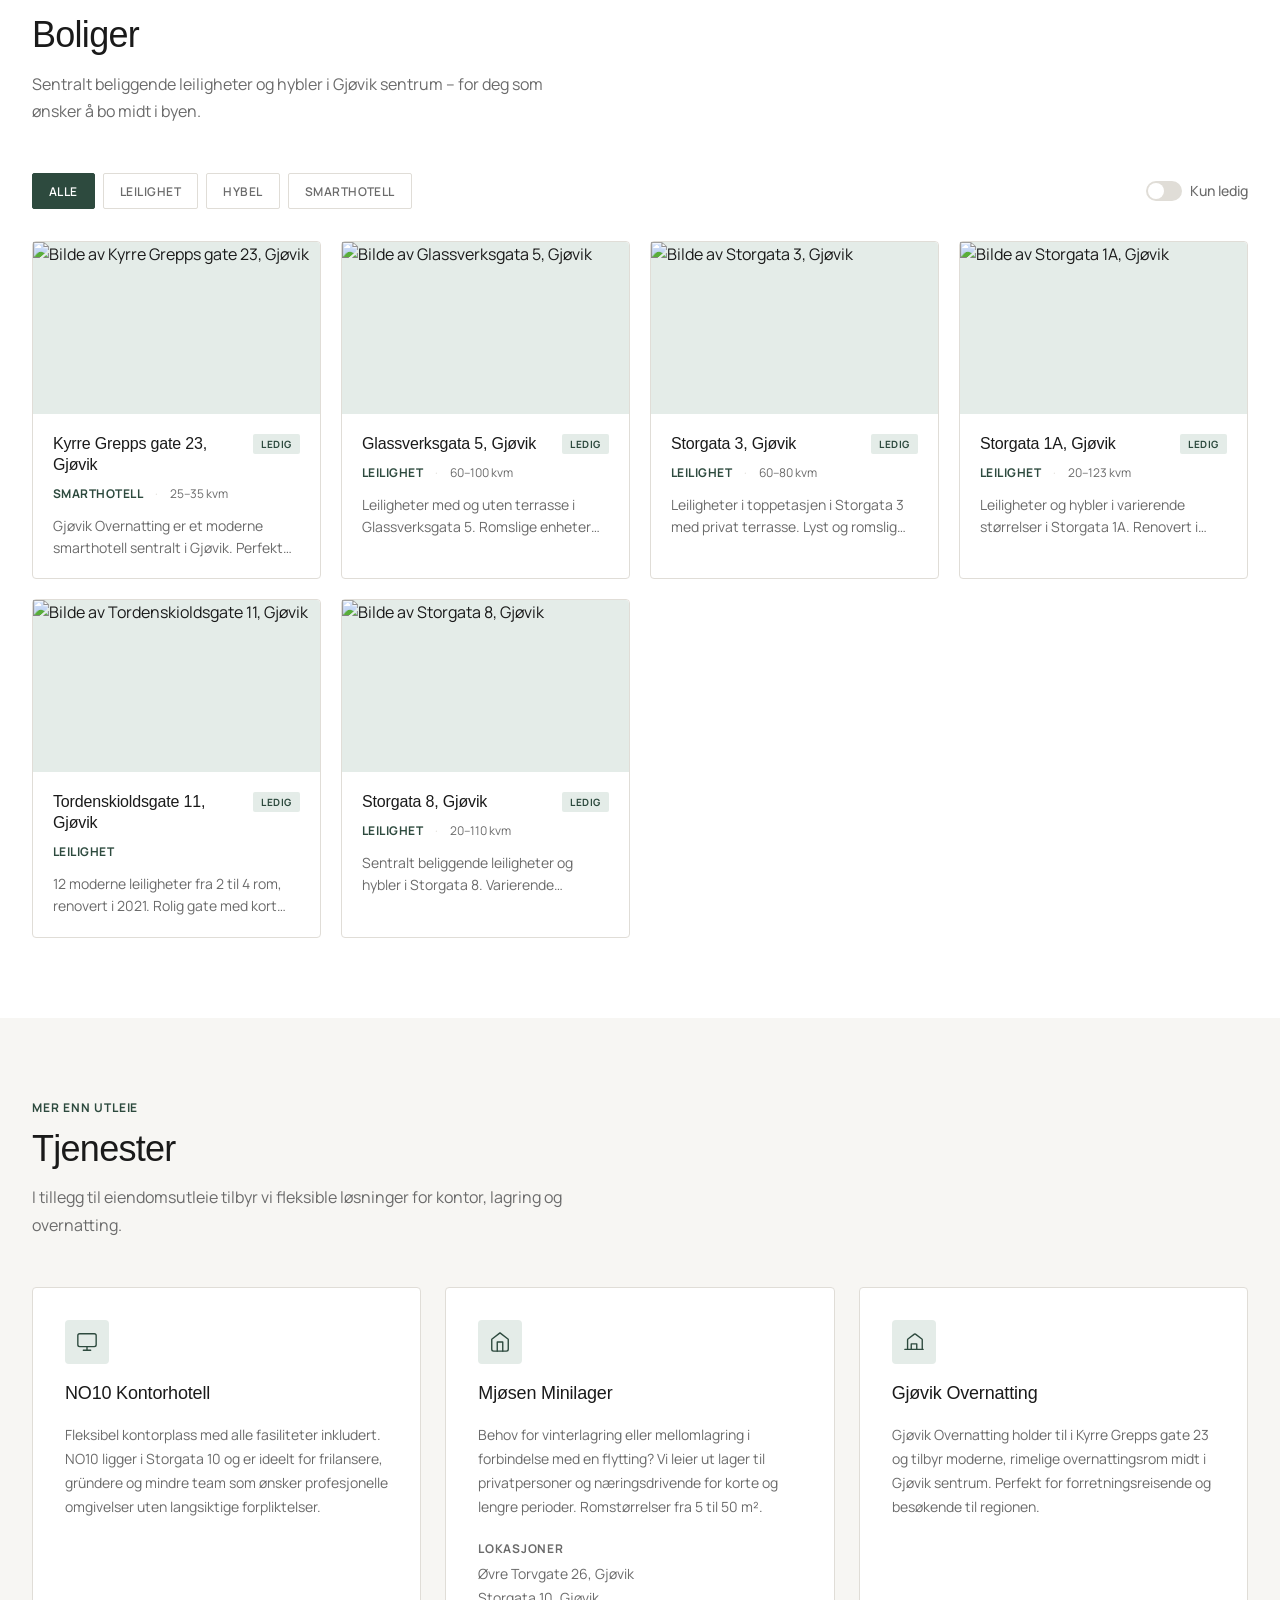
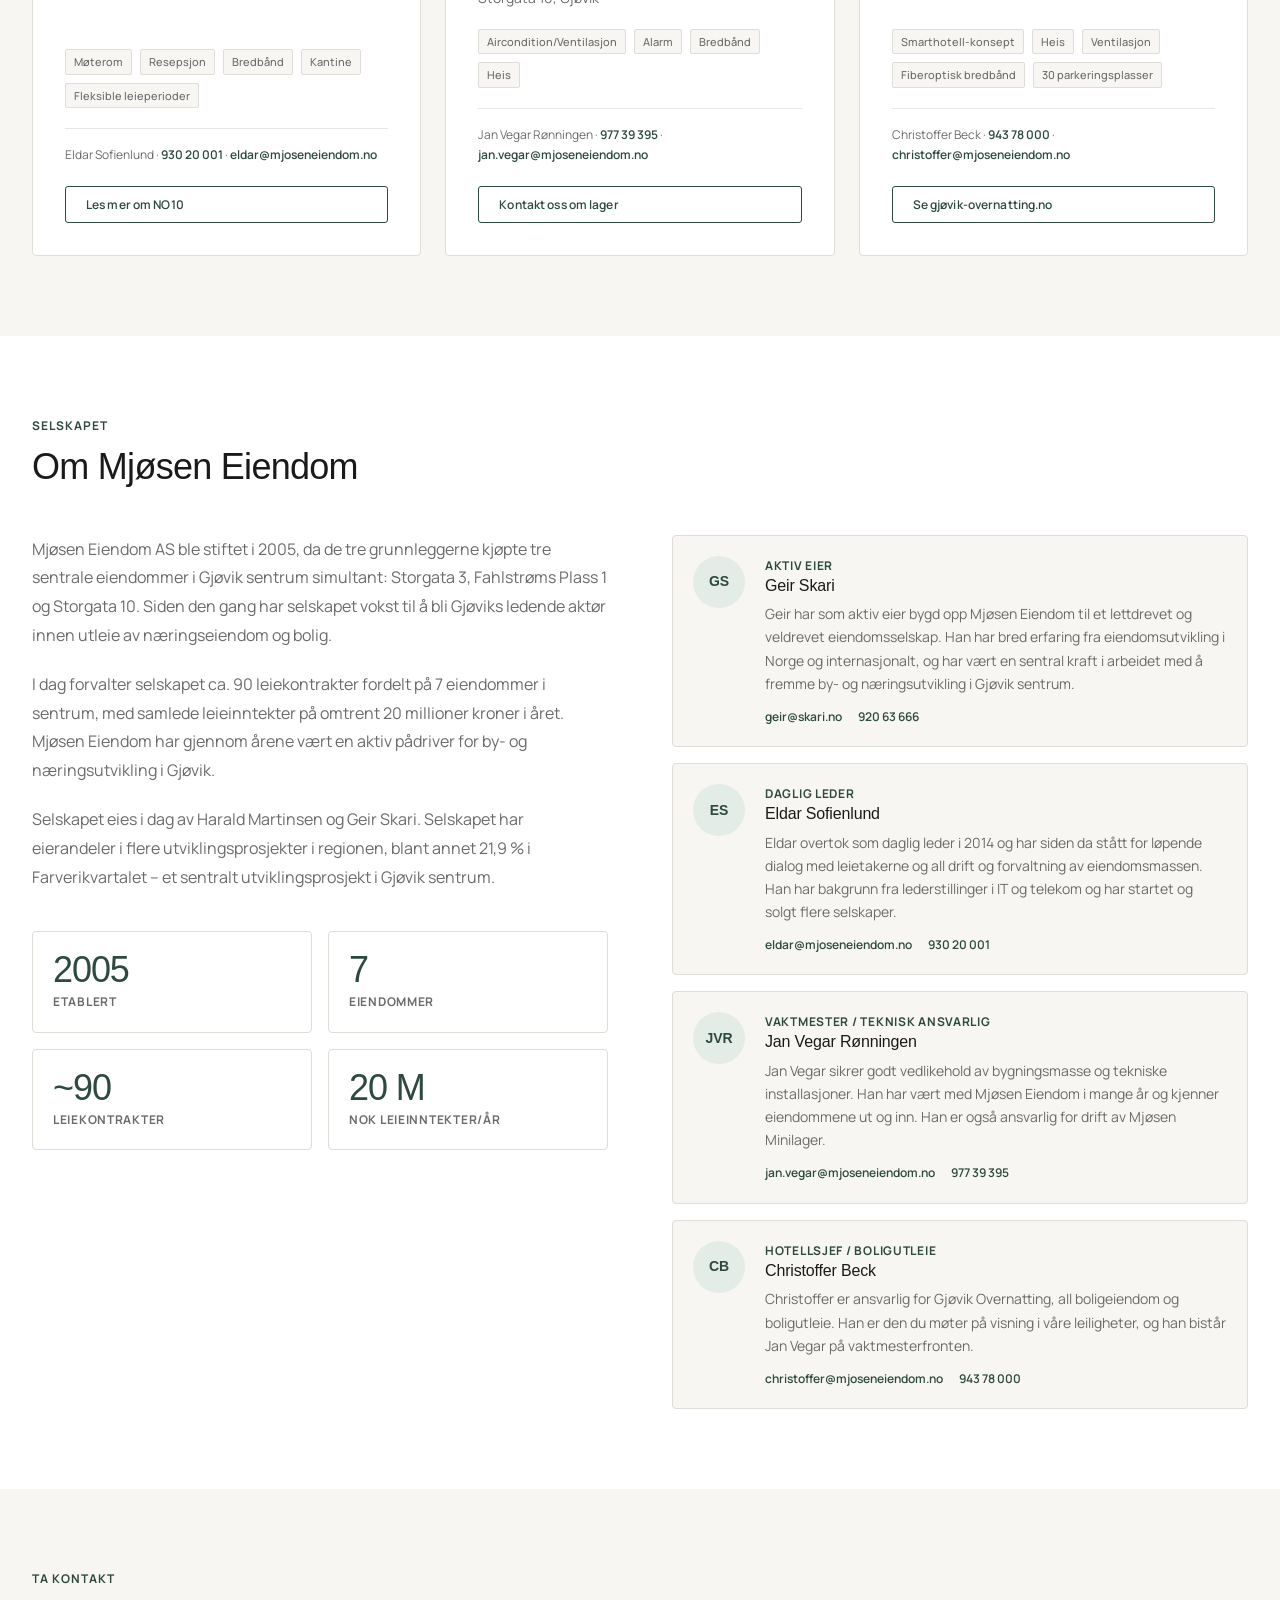
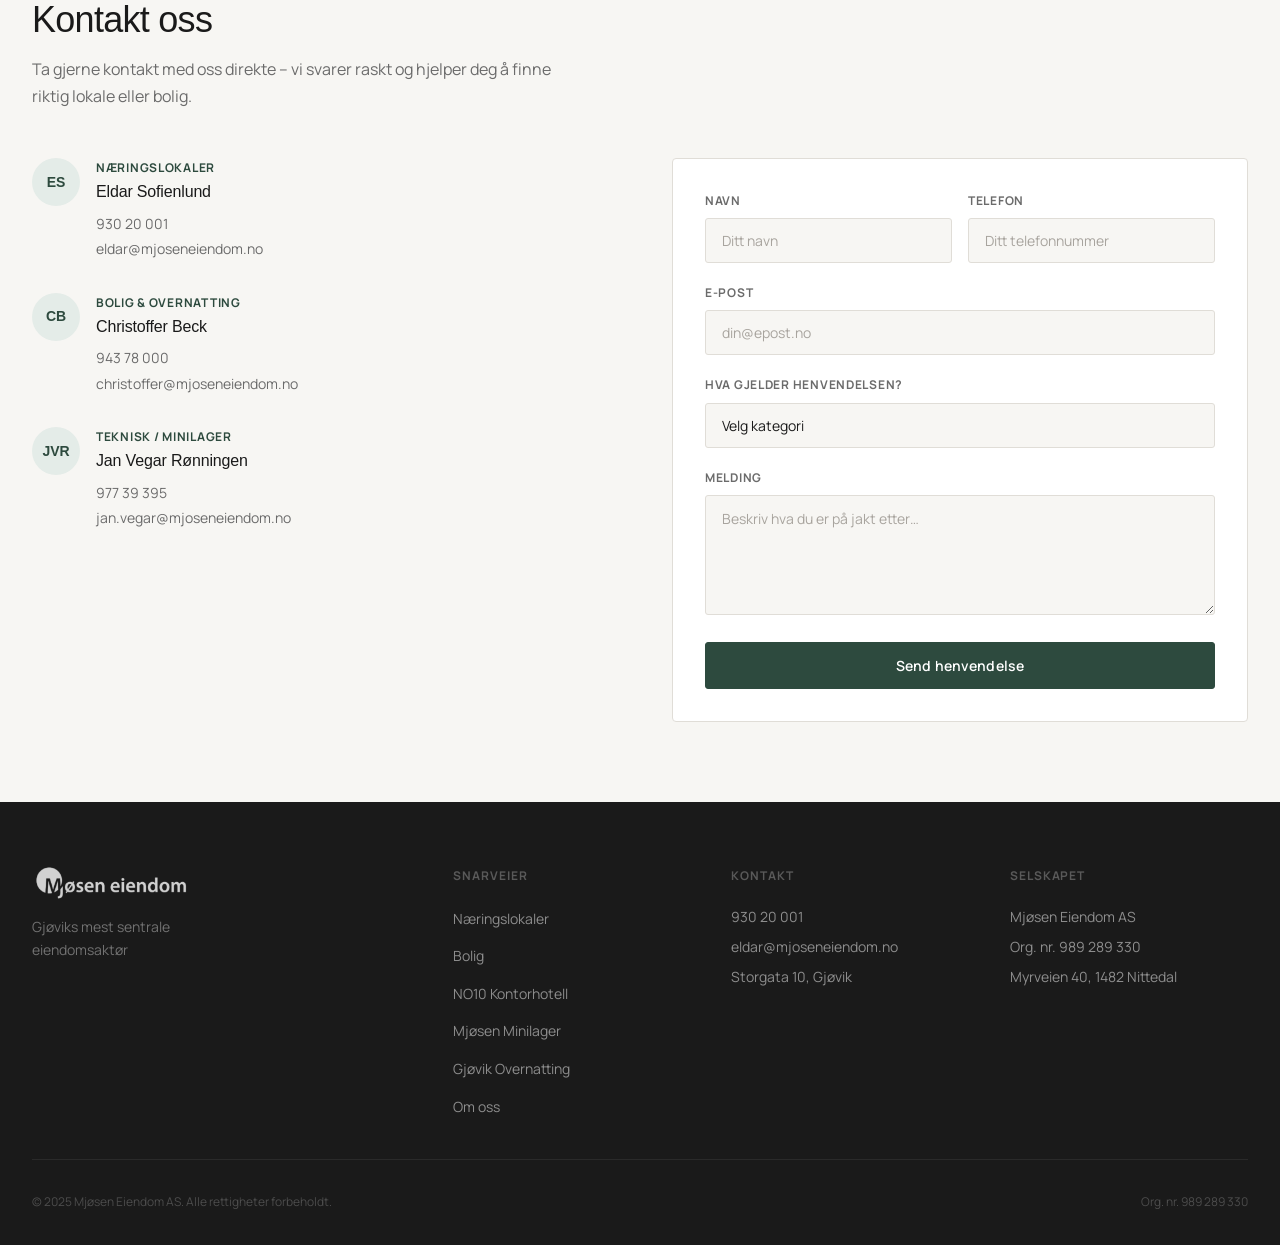
==== commit 4a53303b: "fix leaflet integrity hash, logo path, remove fetch" ====
--- a/docs/index.html
+++ b/docs/index.html
@@ -12,7 +12,7 @@
   <link href="https://fonts.googleapis.com/css2?family=Manrope:wght@300;400;500;600&display=swap" rel="stylesheet">
 
   <!-- Leaflet CSS -->
-  <link rel="stylesheet" href="https://unpkg.com/leaflet@1.9.4/dist/leaflet.css" integrity="sha256-p4NxAoJBhIIN+hmNHrzRCf9tD/miZyoHS5obTRR9BMY=" crossorigin="">
+  <link rel="stylesheet" href="https://unpkg.com/leaflet@1.9.4/dist/leaflet.css">
 
   <!-- Styles -->
   <link rel="stylesheet" href="styles.css">
@@ -649,7 +649,7 @@
 
 
   <!-- Scripts -->
-  <script src="https://unpkg.com/leaflet@1.9.4/dist/leaflet.js" integrity="sha256-20nQCchB9co0qIjJZRGuk2/Z9VM+kNiyxNV/XN/WPdA=" crossorigin=""></script>
+  <script src="https://unpkg.com/leaflet@1.9.4/dist/leaflet.js"></script>
   <script src="script.js"></script>
 
 </body>
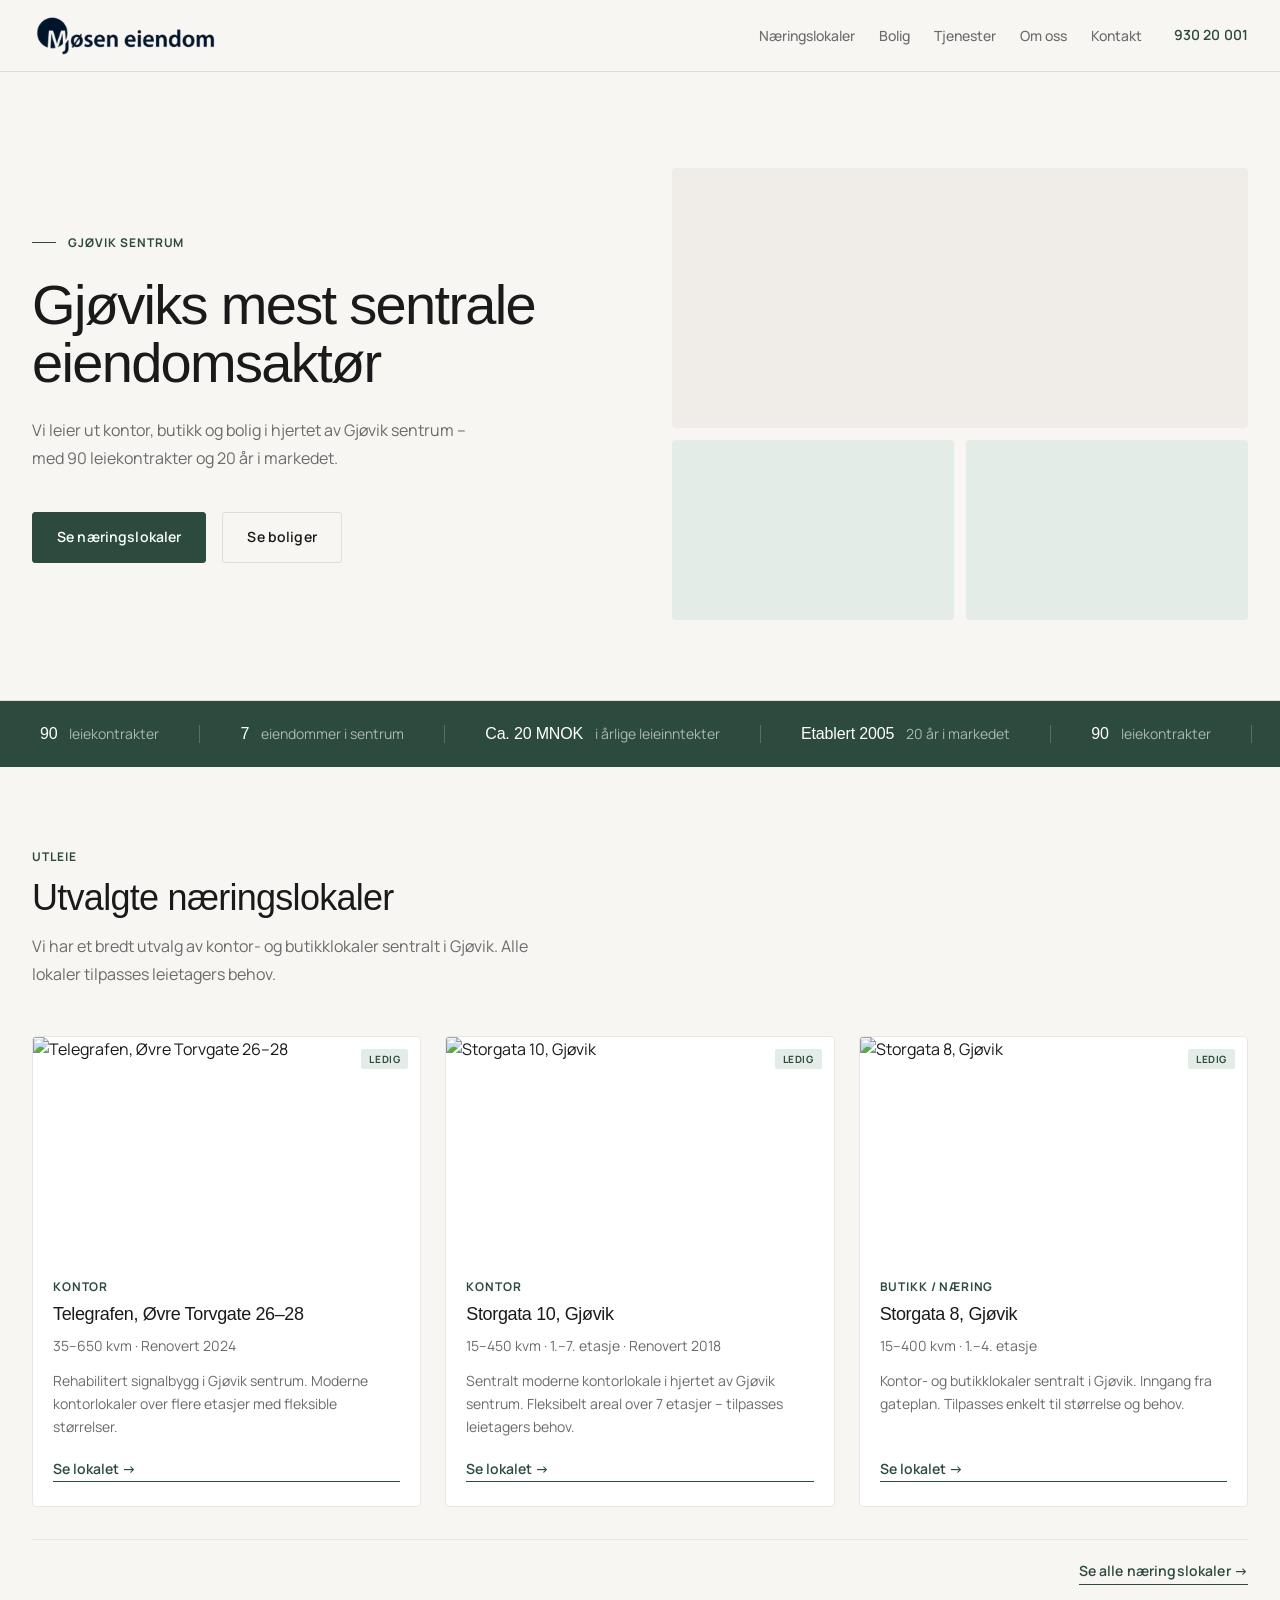
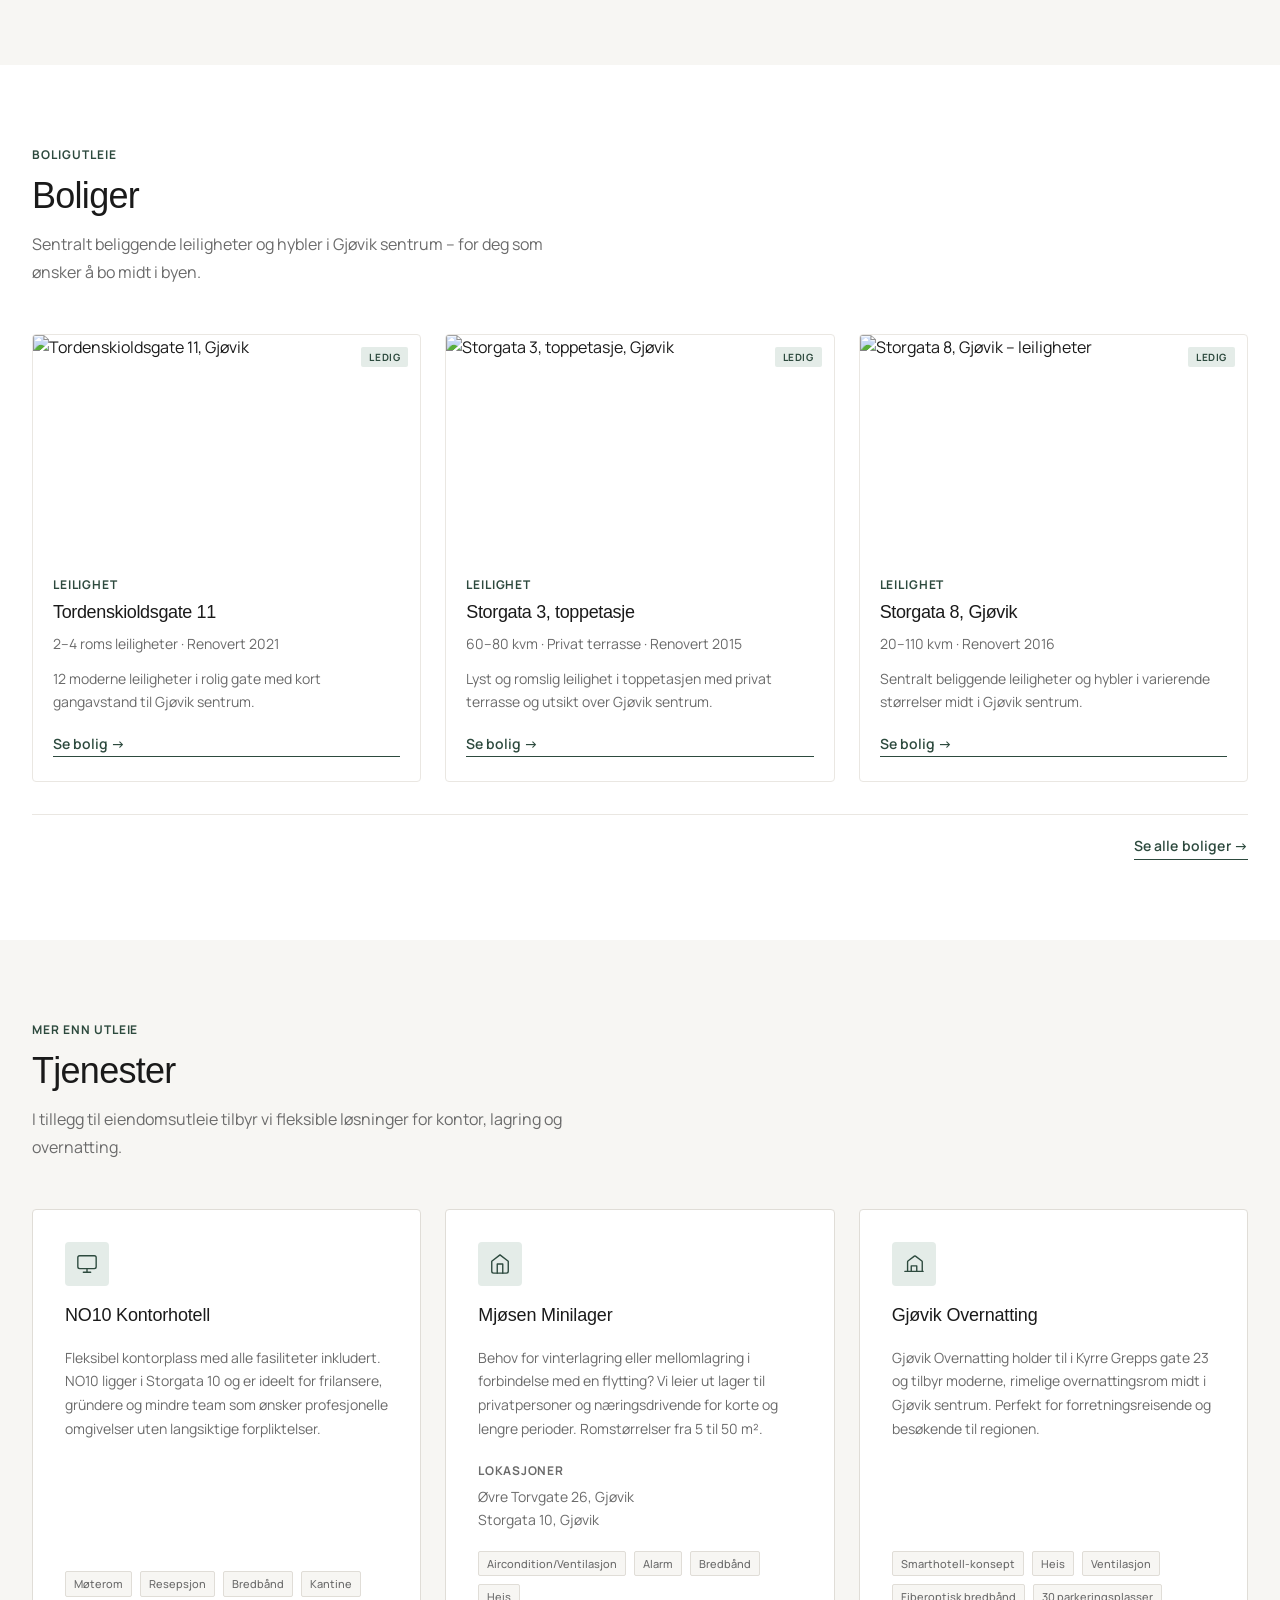
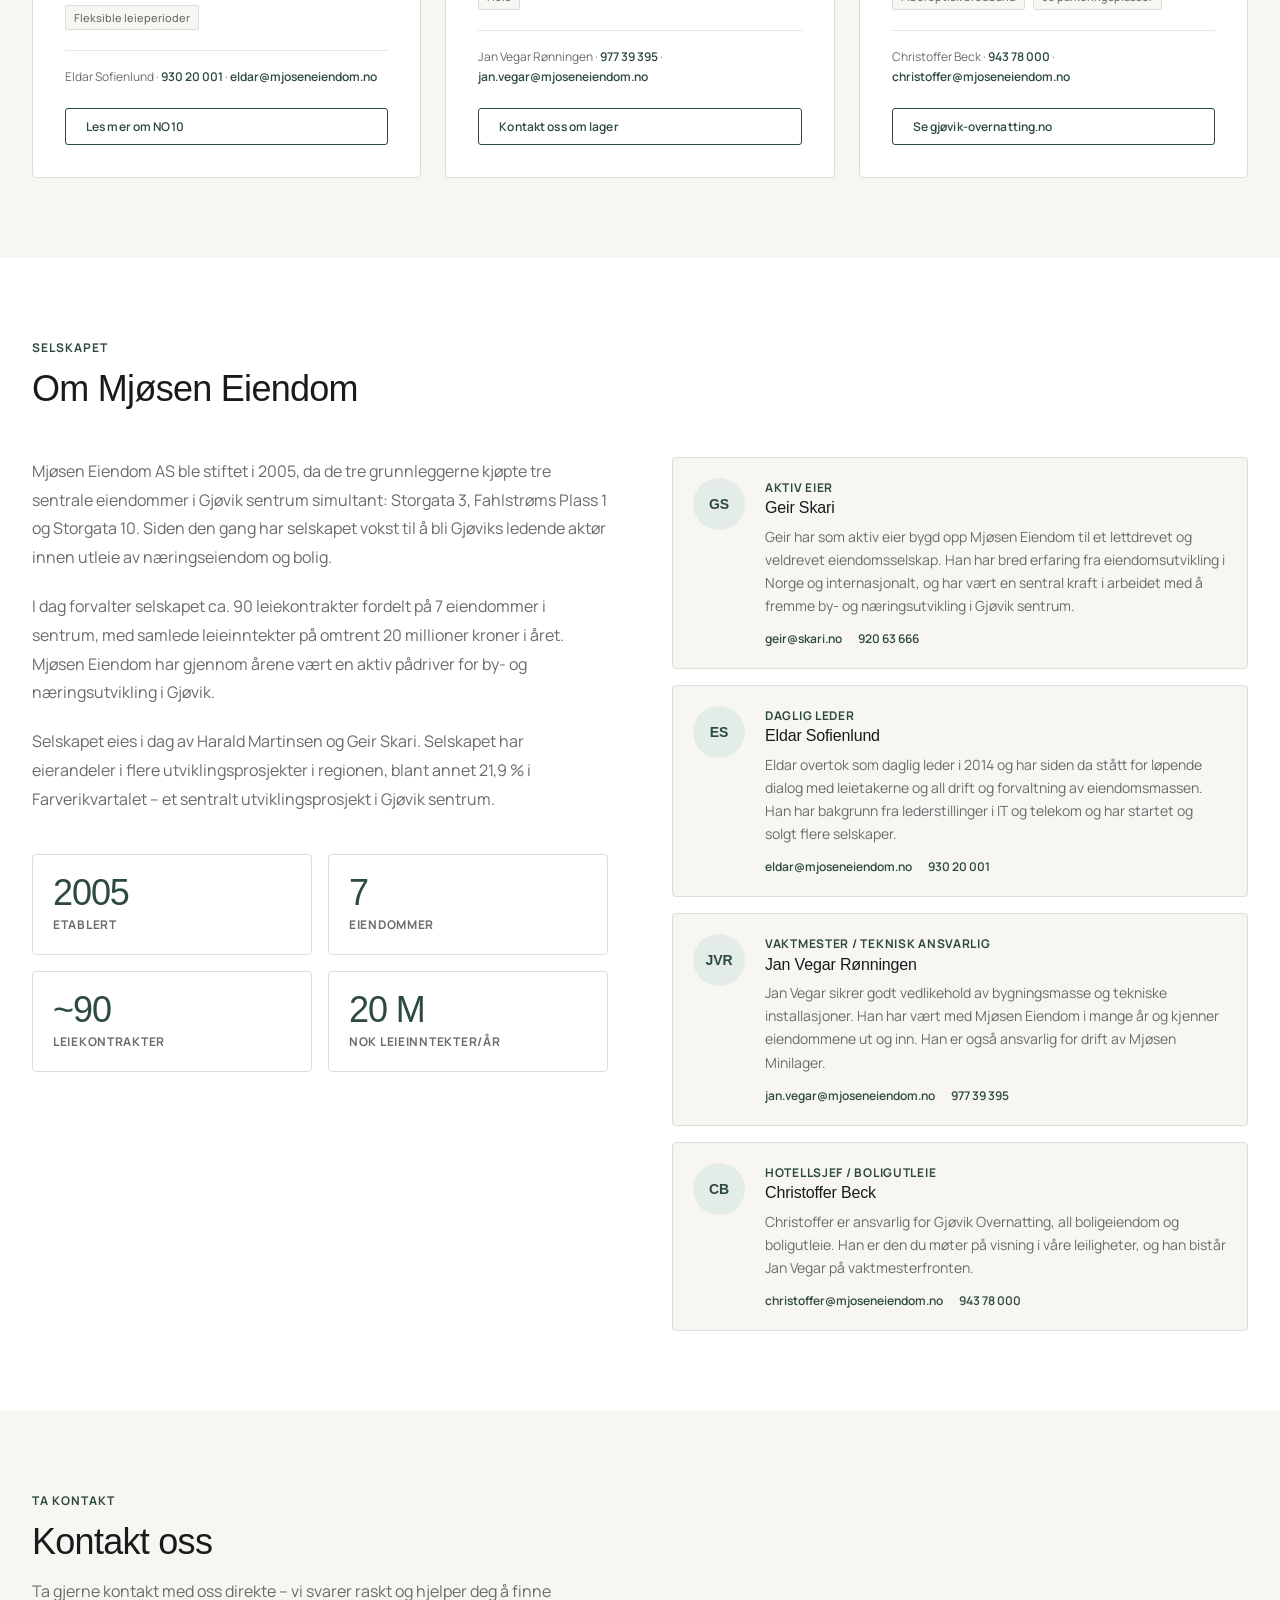
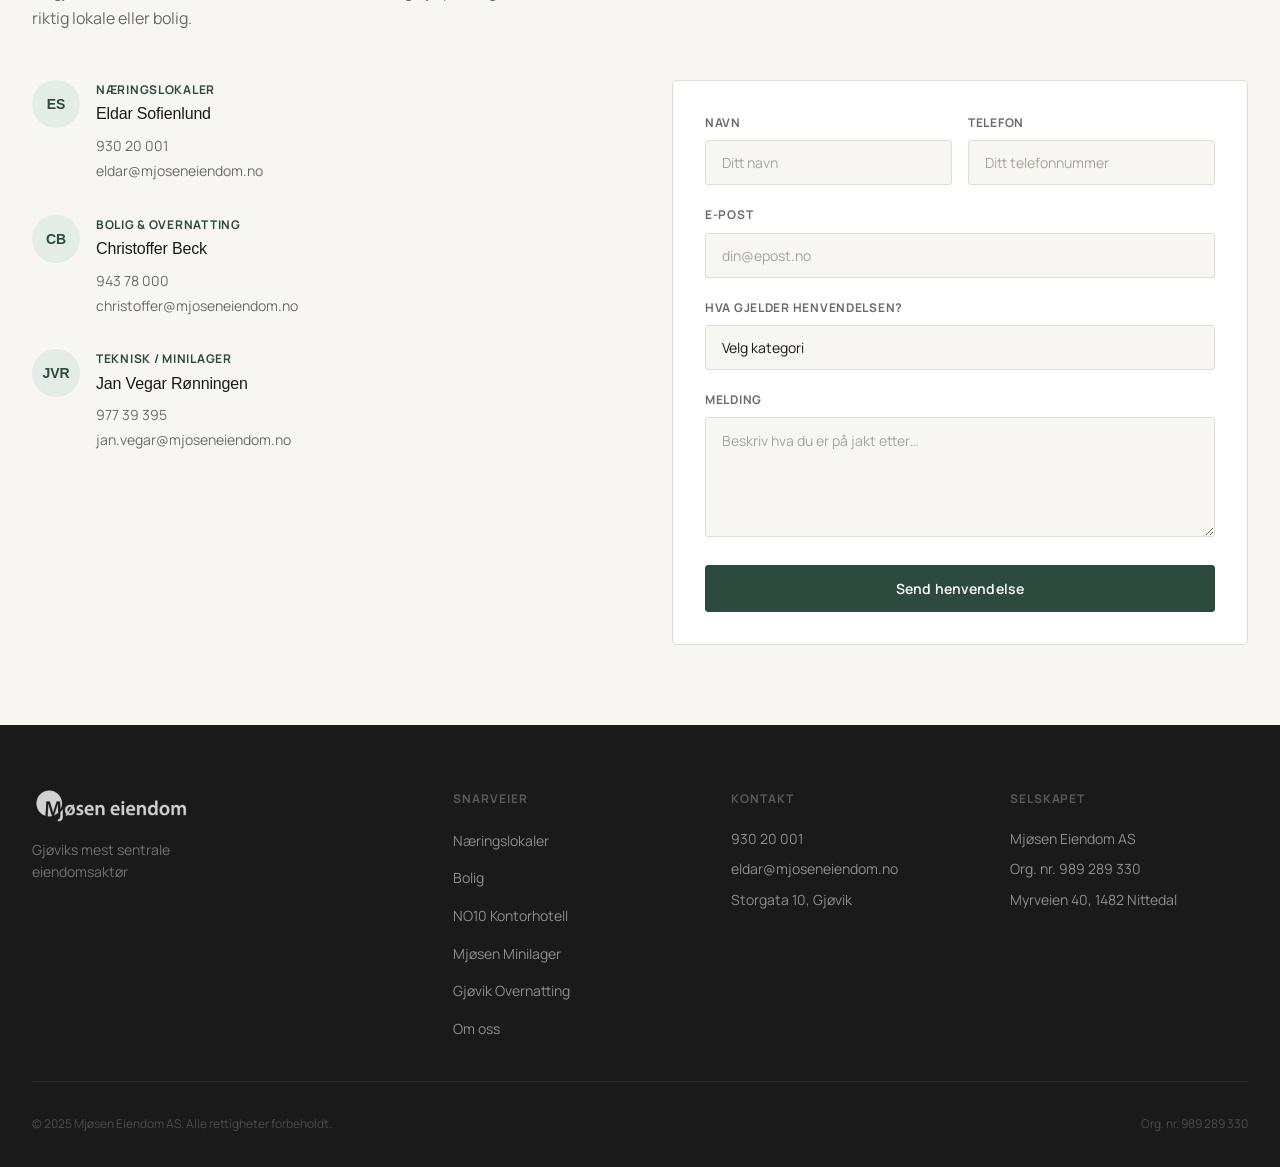
==== commit 1e8fdc69: "fix homepage layout, map overlap, property images" ====
--- a/docs/index.html
+++ b/docs/index.html
@@ -11,8 +11,7 @@
   <link rel="preconnect" href="https://fonts.gstatic.com" crossorigin>
   <link href="https://fonts.googleapis.com/css2?family=Manrope:wght@300;400;500;600&display=swap" rel="stylesheet">
 
-  <!-- Leaflet CSS -->
-  <link rel="stylesheet" href="https://unpkg.com/leaflet@1.9.4/dist/leaflet.css">
+  <!-- (No Leaflet on homepage — maps live on naering.html / bolig.html) -->
 
   <!-- Styles -->
   <link rel="stylesheet" href="styles.css">
@@ -85,15 +84,12 @@
           </div>
 
           <div class="hero__visual" aria-hidden="true">
-            <div class="hero__img-block hero__img-block--main">
-              <span class="hero__img-label">Storgata, Gjøvik sentrum</span>
-            </div>
-            <div class="hero__img-block">
-              <span class="hero__img-label">Kontorlokaler</span>
-            </div>
-            <div class="hero__img-block">
-              <span class="hero__img-label">Bolig</span>
-            </div>
+            <div class="hero__img-block hero__img-block--main"
+                 style="background-image: url('https://images.unsplash.com/photo-1477959858617-67f85cf4f1df?w=1600&q=80'); background-size: cover; background-position: center;"></div>
+            <div class="hero__img-block"
+                 style="background-image: url('https://images.unsplash.com/photo-1497366216548-37526070297c?w=800&q=80'); background-size: cover; background-position: center;"></div>
+            <div class="hero__img-block"
+                 style="background-image: url('https://images.unsplash.com/photo-1545324418-cc1a3fa10c00?w=800&q=80'); background-size: cover; background-position: center;"></div>
           </div>
 
         </div>
@@ -152,51 +148,82 @@
 
 
     <!-- ══════════════════════════════════════════
-         NÆRINGSLOKALER
+         NÆRINGSLOKALER – featured 3
     ══════════════════════════════════════════════ -->
     <section class="section" id="naering" aria-labelledby="naering-heading">
       <div class="container">
 
         <div class="section-header">
           <span class="section-label">Utleie</span>
-          <h2 class="section-title" id="naering-heading">Næringslokaler</h2>
+          <h2 class="section-title" id="naering-heading">Utvalgte næringslokaler</h2>
           <p class="section-intro">Vi har et bredt utvalg av kontor- og butikklokaler sentralt i Gjøvik. Alle lokaler tilpasses leietagers behov.</p>
         </div>
 
-        <!-- Filter -->
-        <div class="filter-bar" role="group" aria-label="Filtrer næringslokaler etter type">
-          <button class="filter-chip active" data-filter-naering="alle"          aria-pressed="true">Alle</button>
-          <button class="filter-chip"        data-filter-naering="Kontor"        aria-pressed="false">Kontor</button>
-          <button class="filter-chip"        data-filter-naering="Butikk/Næring" aria-pressed="false">Butikk/Næring</button>
-          <button class="filter-chip"        data-filter-naering="Lager/Verksted" aria-pressed="false">Lager/Verksted</button>
-          <label class="filter-availability" for="naering-ledig-toggle">
-            <input type="checkbox" class="filter-toggle-input" id="naering-ledig-toggle" aria-label="Vis kun ledige næringslokaler">
-            <span>Kun ledig</span>
-          </label>
-        </div>
-
-        <!-- Explorer: list + map -->
-        <div class="property-explorer">
-
-          <div class="property-list"
-               id="naering-list"
-               role="list"
-               aria-live="polite"
-               aria-label="Liste over næringslokaler">
-            <!-- Rendered by script.js -->
-          </div>
-
-          <div class="map-panel" role="region" aria-label="Kart over Gjøvik med eiendommer">
-            <div id="property-map"></div>
-          </div>
-
-        </div>
+        <div class="featured-grid">
+
+          <a href="property-telegrafen.html" class="featured-card"
+             aria-label="Telegrafen, Øvre Torvgate 26–28 – Kontor, 35–650 kvm">
+            <div class="featured-card__image">
+              <img src="https://images.unsplash.com/photo-1497366216548-37526070297c?w=800&q=80"
+                   alt="Telegrafen, Øvre Torvgate 26–28"
+                   loading="lazy">
+              <span class="badge badge--ledig">Ledig</span>
+            </div>
+            <div class="featured-card__body">
+              <div class="featured-card__type">Kontor</div>
+              <h3 class="featured-card__address">Telegrafen, Øvre Torvgate 26–28</h3>
+              <p class="featured-card__meta">35–650 kvm · Renovert 2024</p>
+              <p class="featured-card__desc">Rehabilitert signalbygg i Gjøvik sentrum. Moderne kontorlokaler over flere etasjer med fleksible størrelser.</p>
+              <span class="featured-card__cta">Se lokalet →</span>
+            </div>
+          </a>
+
+          <a href="property-storgata10.html" class="featured-card"
+             aria-label="Storgata 10 – Kontor, 15–450 kvm">
+            <div class="featured-card__image">
+              <img src="https://images.unsplash.com/photo-1497366216548-37526070297c?w=800&q=80"
+                   alt="Storgata 10, Gjøvik"
+                   loading="lazy">
+              <span class="badge badge--ledig">Ledig</span>
+            </div>
+            <div class="featured-card__body">
+              <div class="featured-card__type">Kontor</div>
+              <h3 class="featured-card__address">Storgata 10, Gjøvik</h3>
+              <p class="featured-card__meta">15–450 kvm · 1.–7. etasje · Renovert 2018</p>
+              <p class="featured-card__desc">Sentralt moderne kontorlokale i hjertet av Gjøvik sentrum. Fleksibelt areal over 7 etasjer – tilpasses leietagers behov.</p>
+              <span class="featured-card__cta">Se lokalet →</span>
+            </div>
+          </a>
+
+          <a href="property-storgata8.html" class="featured-card"
+             aria-label="Storgata 8 – Butikk/Næring, 15–400 kvm">
+            <div class="featured-card__image">
+              <img src="https://images.unsplash.com/photo-1441986300917-64674bd600d8?w=800&q=80"
+                   alt="Storgata 8, Gjøvik"
+                   loading="lazy">
+              <span class="badge badge--ledig">Ledig</span>
+            </div>
+            <div class="featured-card__body">
+              <div class="featured-card__type">Butikk / Næring</div>
+              <h3 class="featured-card__address">Storgata 8, Gjøvik</h3>
+              <p class="featured-card__meta">15–400 kvm · 1.–4. etasje</p>
+              <p class="featured-card__desc">Kontor- og butikklokaler sentralt i Gjøvik. Inngang fra gateplan. Tilpasses enkelt til størrelse og behov.</p>
+              <span class="featured-card__cta">Se lokalet →</span>
+            </div>
+          </a>
+
+        </div>
+
+        <div class="section-footer">
+          <a href="naering.html" class="section-link">Se alle næringslokaler →</a>
+        </div>
+
       </div>
     </section>
 
 
     <!-- ══════════════════════════════════════════
-         BOLIGER
+         BOLIGER – featured 3
     ══════════════════════════════════════════════ -->
     <section class="section section--alt" id="bolig" aria-labelledby="bolig-heading">
       <div class="container">
@@ -207,24 +234,63 @@
           <p class="section-intro">Sentralt beliggende leiligheter og hybler i Gjøvik sentrum – for deg som ønsker å bo midt i byen.</p>
         </div>
 
-        <!-- Filter -->
-        <div class="filter-bar" role="group" aria-label="Filtrer boliger etter type">
-          <button class="filter-chip active" data-filter-bolig="alle"        aria-pressed="true">Alle</button>
-          <button class="filter-chip"        data-filter-bolig="Leilighet"   aria-pressed="false">Leilighet</button>
-          <button class="filter-chip"        data-filter-bolig="Hybel"       aria-pressed="false">Hybel</button>
-          <button class="filter-chip"        data-filter-bolig="Smarthotell" aria-pressed="false">Smarthotell</button>
-          <label class="filter-availability" for="bolig-ledig-toggle">
-            <input type="checkbox" class="filter-toggle-input" id="bolig-ledig-toggle" aria-label="Vis kun ledige boliger">
-            <span>Kun ledig</span>
-          </label>
-        </div>
-
-        <div class="bolig-grid"
-             id="bolig-list"
-             role="list"
-             aria-live="polite"
-             aria-label="Liste over boliger">
-          <!-- Rendered by script.js -->
+        <div class="featured-grid">
+
+          <a href="bolig.html" class="featured-card"
+             aria-label="Tordenskioldsgate 11 – Leilighet, 2–4 rom">
+            <div class="featured-card__image">
+              <img src="https://images.unsplash.com/photo-1545324418-cc1a3fa10c00?w=800&q=80"
+                   alt="Tordenskioldsgate 11, Gjøvik"
+                   loading="lazy">
+              <span class="badge badge--ledig">Ledig</span>
+            </div>
+            <div class="featured-card__body">
+              <div class="featured-card__type">Leilighet</div>
+              <h3 class="featured-card__address">Tordenskioldsgate 11</h3>
+              <p class="featured-card__meta">2–4 roms leiligheter · Renovert 2021</p>
+              <p class="featured-card__desc">12 moderne leiligheter i rolig gate med kort gangavstand til Gjøvik sentrum.</p>
+              <span class="featured-card__cta">Se bolig →</span>
+            </div>
+          </a>
+
+          <a href="bolig.html" class="featured-card"
+             aria-label="Storgata 3 – Leilighet i toppetasjen">
+            <div class="featured-card__image">
+              <img src="https://images.unsplash.com/photo-1545324418-cc1a3fa10c00?w=800&q=80"
+                   alt="Storgata 3, toppetasje, Gjøvik"
+                   loading="lazy">
+              <span class="badge badge--ledig">Ledig</span>
+            </div>
+            <div class="featured-card__body">
+              <div class="featured-card__type">Leilighet</div>
+              <h3 class="featured-card__address">Storgata 3, toppetasje</h3>
+              <p class="featured-card__meta">60–80 kvm · Privat terrasse · Renovert 2015</p>
+              <p class="featured-card__desc">Lyst og romslig leilighet i toppetasjen med privat terrasse og utsikt over Gjøvik sentrum.</p>
+              <span class="featured-card__cta">Se bolig →</span>
+            </div>
+          </a>
+
+          <a href="bolig.html" class="featured-card"
+             aria-label="Storgata 8 – Leiligheter og hybler">
+            <div class="featured-card__image">
+              <img src="https://images.unsplash.com/photo-1545324418-cc1a3fa10c00?w=800&q=80"
+                   alt="Storgata 8, Gjøvik – leiligheter"
+                   loading="lazy">
+              <span class="badge badge--ledig">Ledig</span>
+            </div>
+            <div class="featured-card__body">
+              <div class="featured-card__type">Leilighet</div>
+              <h3 class="featured-card__address">Storgata 8, Gjøvik</h3>
+              <p class="featured-card__meta">20–110 kvm · Renovert 2016</p>
+              <p class="featured-card__desc">Sentralt beliggende leiligheter og hybler i varierende størrelser midt i Gjøvik sentrum.</p>
+              <span class="featured-card__cta">Se bolig →</span>
+            </div>
+          </a>
+
+        </div>
+
+        <div class="section-footer">
+          <a href="bolig.html" class="section-link">Se alle boliger →</a>
         </div>
 
       </div>
@@ -590,66 +656,7 @@
   </footer>
 
 
-  <!-- ══════════════════════════════════════════
-       PROPERTY DETAIL MODAL
-  ══════════════════════════════════════════════ -->
-  <div class="modal-overlay"
-       id="modal-overlay"
-       role="dialog"
-       aria-modal="true"
-       aria-labelledby="modal-title"
-       aria-hidden="true">
-
-    <div class="modal" id="modal">
-
-      <button class="modal__close" id="modal-close" aria-label="Lukk detaljer">
-        <svg viewBox="0 0 24 24" fill="none" stroke-width="2" stroke-linecap="round" stroke-linejoin="round" aria-hidden="true">
-          <path d="M18 6 6 18M6 6l12 12"/>
-        </svg>
-      </button>
-
-      <!-- Image placeholder -->
-      <div class="modal__image" aria-hidden="true">
-        <span class="modal__image-label">Bilde kommer</span>
-      </div>
-
-      <div class="modal__body">
-
-        <!-- Eyebrow -->
-        <div class="modal__eyebrow">
-          <span class="badge badge--ledig" id="modal-badge">Ledig</span>
-          <span class="modal__type" id="modal-type"></span>
-        </div>
-
-        <h2 class="modal__title" id="modal-title"></h2>
-        <p class="modal__desc" id="modal-desc"></p>
-
-        <!-- Specs grid -->
-        <div class="modal__specs" id="modal-specs" aria-label="Eiendomsdetaljer"></div>
-
-        <!-- Facilities -->
-        <div class="modal__facilities" id="modal-facilities-wrap">
-          <div class="modal__facilities-title">Fasiliteter</div>
-          <div class="modal__facilities-list" id="modal-facilities"></div>
-        </div>
-
-        <!-- CTA -->
-        <div class="modal__cta">
-          <div>
-            <div class="modal__cta-label">Kontaktperson</div>
-            <div class="modal__cta-name"  id="modal-contact-name"></div>
-            <div class="modal__cta-phone" id="modal-contact-phone"></div>
-          </div>
-          <a href="#" class="btn btn--primary" id="modal-cta-btn">Ta kontakt</a>
-        </div>
-
-      </div>
-    </div>
-  </div>
-
-
   <!-- Scripts -->
-  <script src="https://unpkg.com/leaflet@1.9.4/dist/leaflet.js"></script>
   <script src="script.js"></script>
 
 </body>
--- a/docs/styles.css
+++ b/docs/styles.css
@@ -1253,6 +1253,118 @@
   line-height: 1.7;
 }
 
+/* ── Featured Grid (homepage 3-up teaser) ──────────────────── */
+.featured-grid {
+  display: grid;
+  grid-template-columns: repeat(3, 1fr);
+  gap: var(--sp-6);
+  margin-top: var(--sp-8);
+}
+
+.featured-card {
+  display: flex;
+  flex-direction: column;
+  background: var(--color-surface);
+  border: 1px solid var(--color-border-light);
+  border-radius: 4px;
+  overflow: hidden;
+  text-decoration: none;
+  color: inherit;
+  transition: box-shadow var(--t-base), transform var(--t-base);
+}
+.featured-card:hover {
+  box-shadow: 0 4px 24px rgba(0,0,0,0.07);
+  transform: translateY(-2px);
+}
+
+.featured-card__image {
+  position: relative;
+  height: 220px;
+  overflow: hidden;
+  flex-shrink: 0;
+}
+.featured-card__image img {
+  width: 100%;
+  height: 100%;
+  object-fit: cover;
+  display: block;
+  transition: transform var(--t-slow);
+}
+.featured-card:hover .featured-card__image img { transform: scale(1.03); }
+.featured-card__image .badge {
+  position: absolute;
+  top: var(--sp-3);
+  right: var(--sp-3);
+}
+
+.featured-card__body {
+  padding: var(--sp-5) var(--sp-5) var(--sp-6);
+  display: flex;
+  flex-direction: column;
+  gap: var(--sp-2);
+  flex: 1;
+}
+
+.featured-card__type {
+  font-size: var(--text-xs);
+  font-weight: 700;
+  letter-spacing: 0.07em;
+  text-transform: uppercase;
+  color: var(--color-accent);
+}
+
+.featured-card__address {
+  font-family: var(--font-heading);
+  font-size: var(--text-lg);
+  font-weight: 500;
+  letter-spacing: -0.02em;
+  line-height: 1.2;
+  color: var(--color-text);
+}
+
+.featured-card__meta {
+  font-size: var(--text-sm);
+  color: var(--color-text-muted);
+}
+
+.featured-card__desc {
+  font-size: var(--text-sm);
+  color: var(--color-text-muted);
+  line-height: 1.65;
+  flex: 1;
+  margin-top: var(--sp-1);
+}
+
+.featured-card__cta {
+  display: inline-block;
+  font-size: var(--text-sm);
+  font-weight: 600;
+  color: var(--color-accent);
+  margin-top: var(--sp-3);
+  border-bottom: 1px solid currentColor;
+  padding-bottom: 1px;
+}
+
+/* ── Section Footer ("Se alle" link row) ────────────────────── */
+.section-footer {
+  margin-top: var(--sp-8);
+  display: flex;
+  justify-content: flex-end;
+  border-top: 1px solid var(--color-border-light);
+  padding-top: var(--sp-5);
+}
+
+.section-link {
+  font-size: var(--text-sm);
+  font-weight: 600;
+  color: var(--color-accent);
+  letter-spacing: 0.01em;
+  border-bottom: 1px solid currentColor;
+  padding-bottom: 1px;
+  transition: opacity var(--t-fast);
+}
+.section-link:hover { opacity: 0.65; }
+
 /* ── Responsive ────────────────────────────────────────────── */
 @media (max-width: 1100px) {
   .property-explorer {
@@ -1277,6 +1389,7 @@
   .contact-layout { grid-template-columns: 1fr; gap: var(--sp-10); }
   .footer-grid { grid-template-columns: 1fr 1fr; gap: var(--sp-8); }
   .modal__specs { grid-template-columns: 1fr 1fr; }
+  .featured-grid { grid-template-columns: 1fr 1fr; }
 }
 
 @media (max-width: 768px) {
@@ -1294,6 +1407,7 @@
   .footer-grid { grid-template-columns: 1fr; gap: var(--sp-8); }
   .footer-bottom { flex-direction: column; gap: var(--sp-2); text-align: center; }
   .bolig-grid { grid-template-columns: 1fr; }
+  .featured-grid { grid-template-columns: 1fr; }
   .modal__specs { grid-template-columns: 1fr; }
   .modal__cta { flex-direction: column; align-items: flex-start; }
   .about-stats { grid-template-columns: 1fr 1fr; }
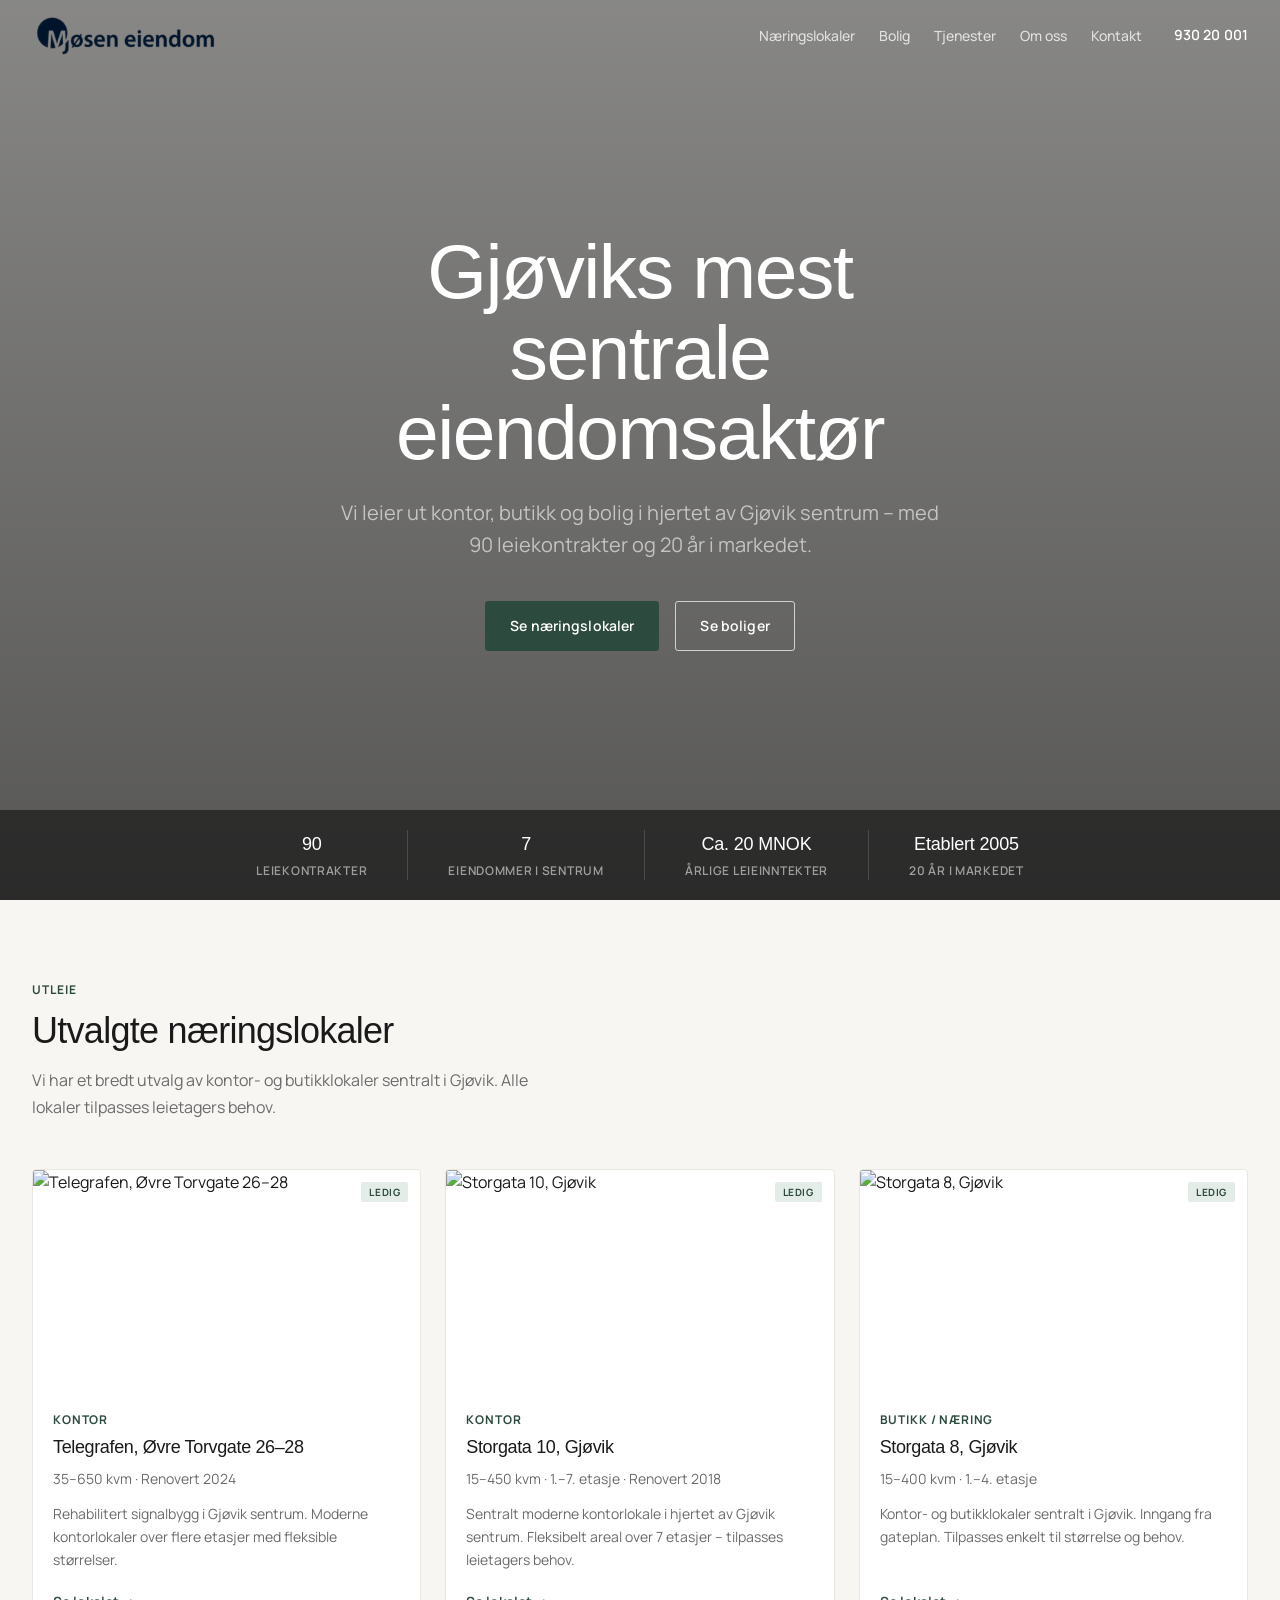
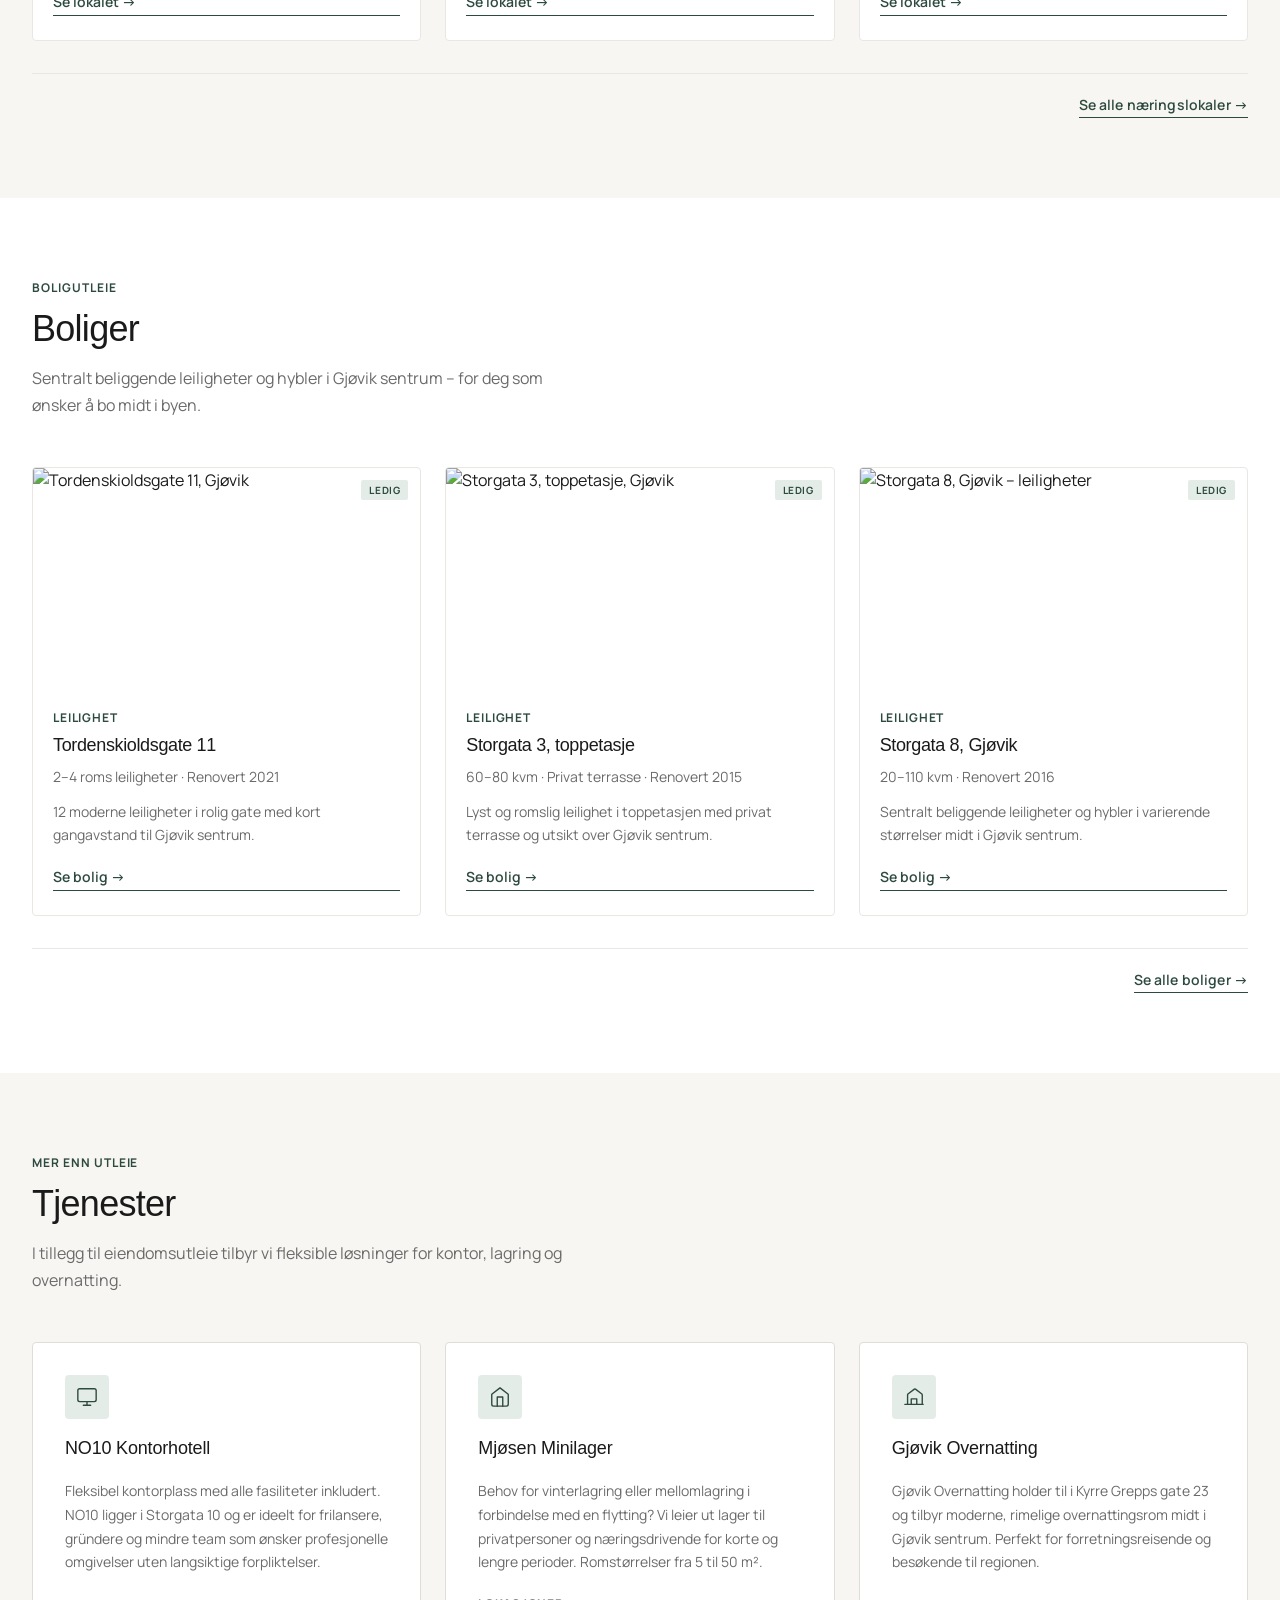
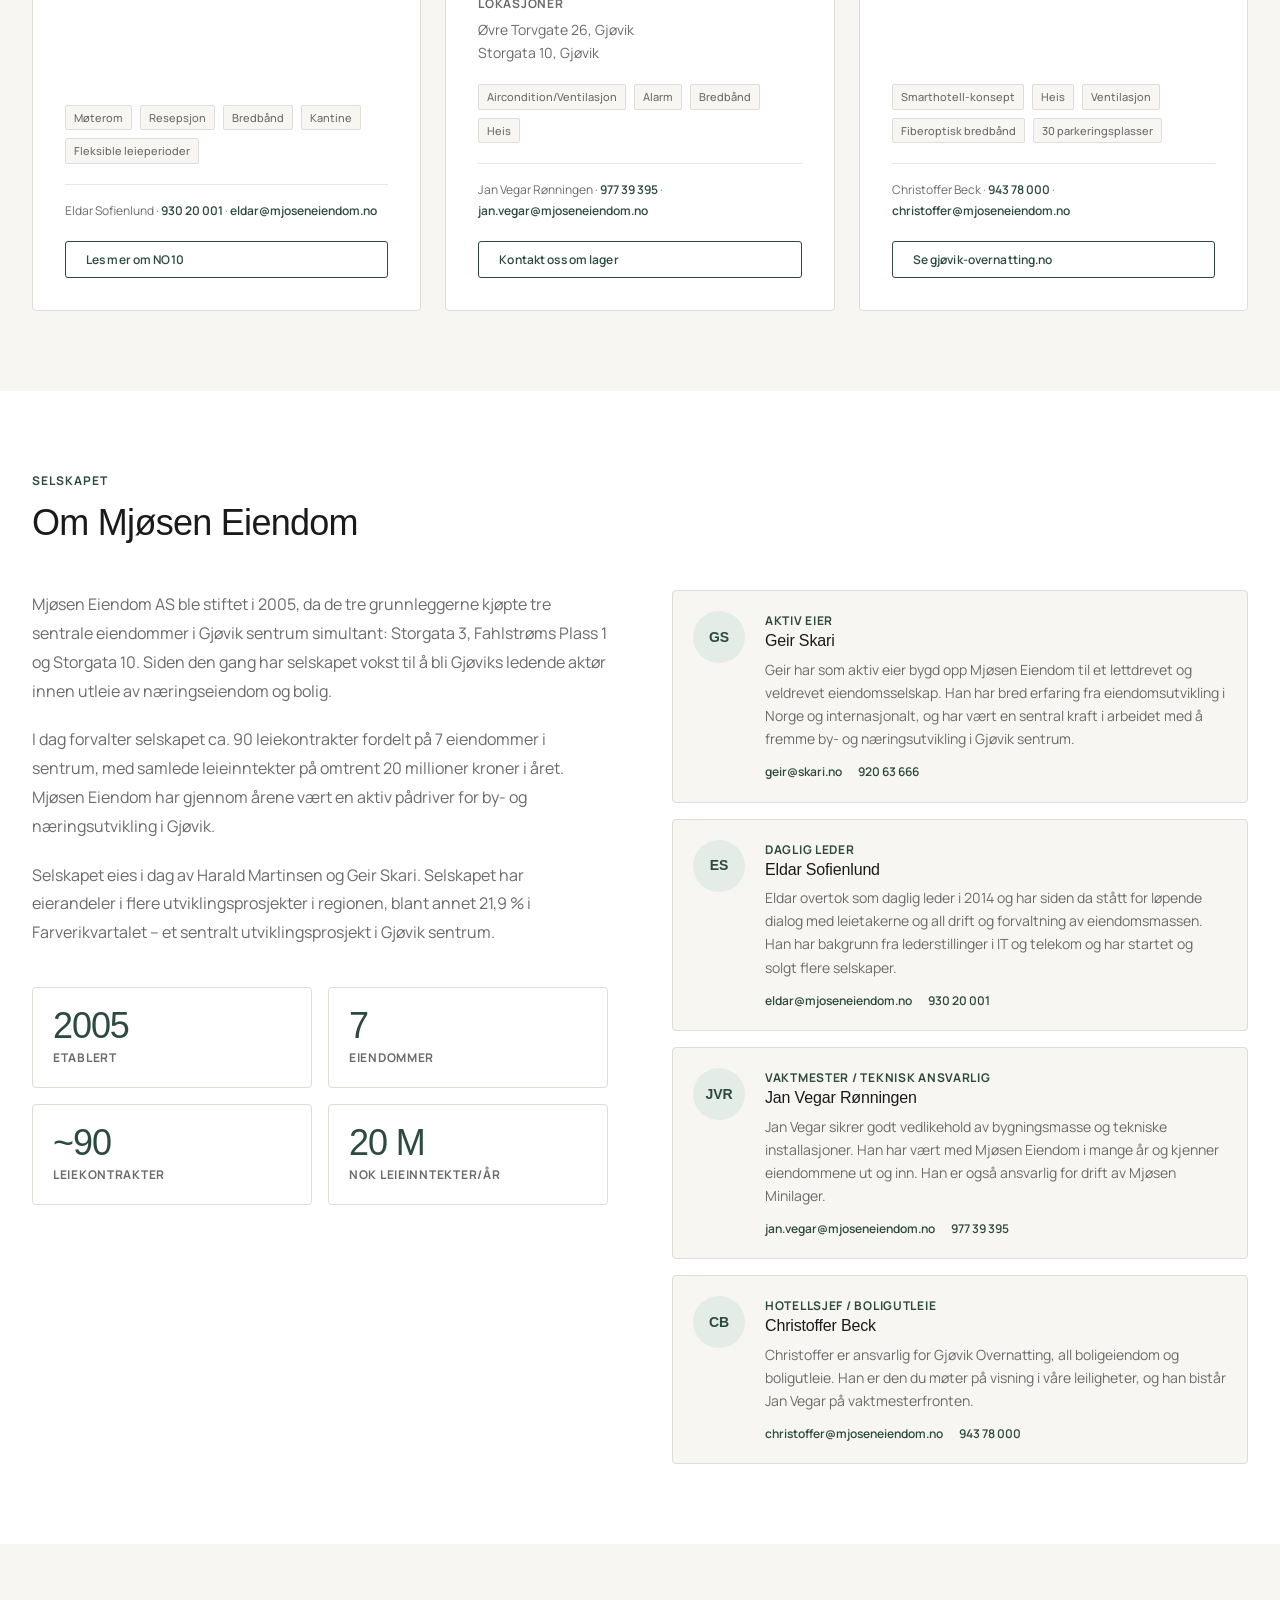
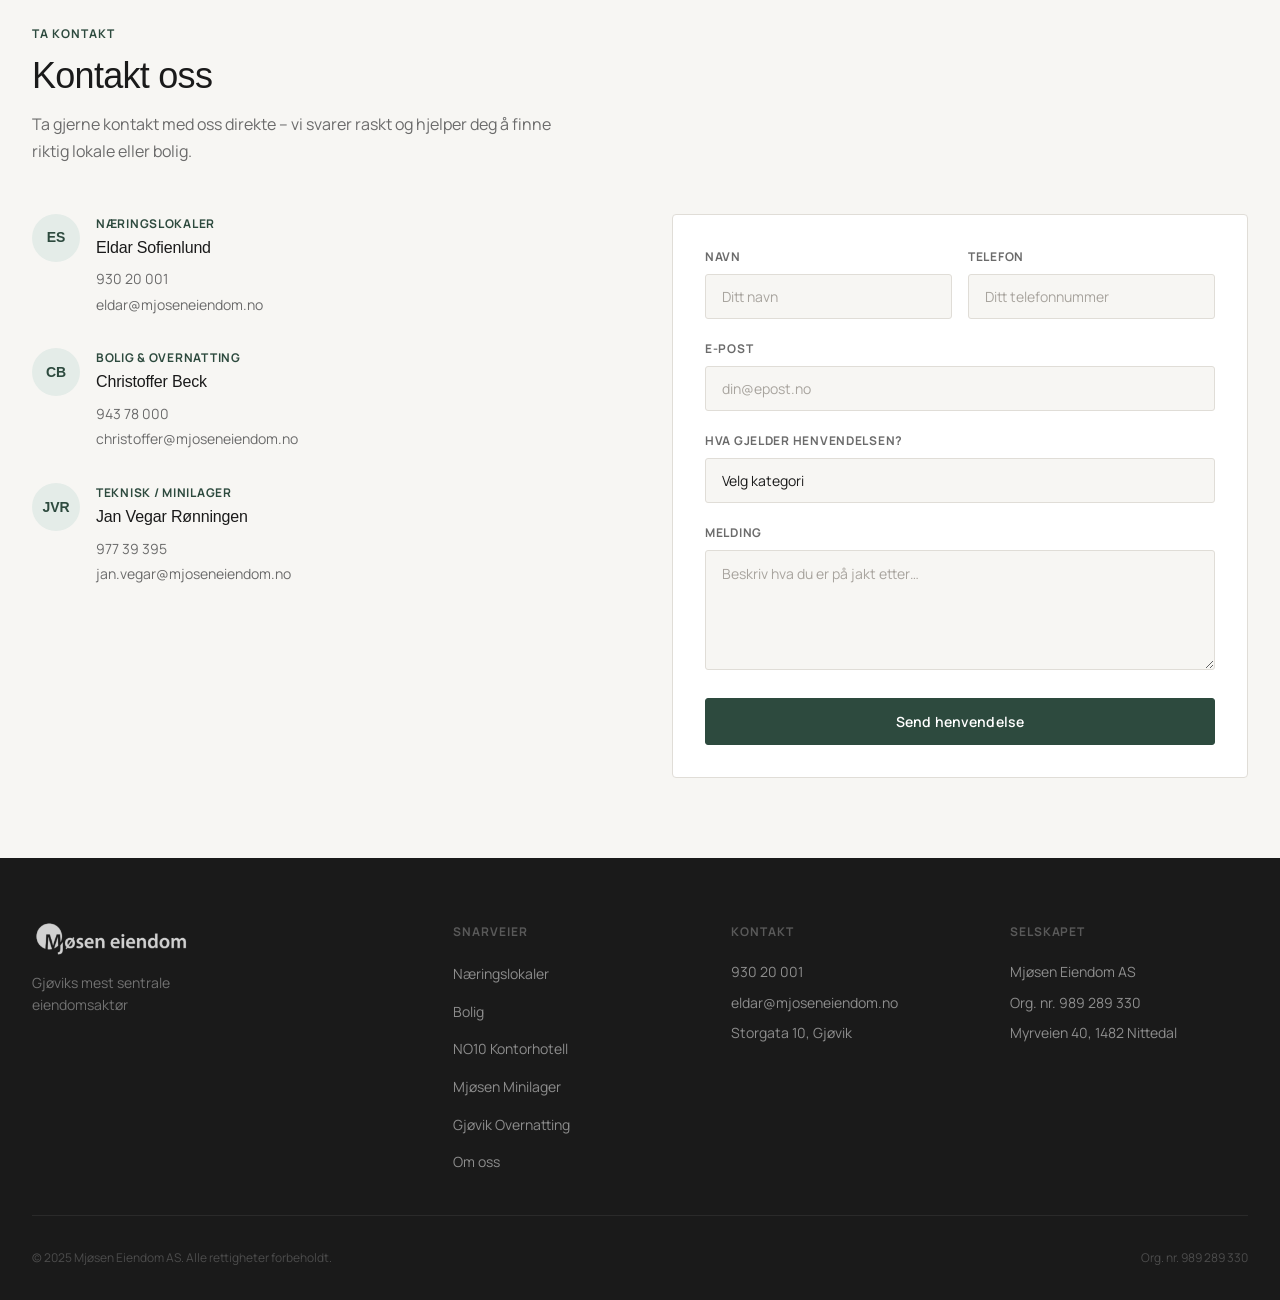
==== commit 51750ff7: "cinematic hero, unique property images, fix logo path" ====
--- a/docs/index.html
+++ b/docs/index.html
@@ -16,16 +16,16 @@
   <!-- Styles -->
   <link rel="stylesheet" href="styles.css">
 </head>
-<body>
+<body class="has-hero">
 
   <!-- ══════════════════════════════════════════
        HEADER
   ══════════════════════════════════════════════ -->
-  <header class="site-header" role="banner">
+  <header class="site-header site-header--transparent" id="site-header" role="banner">
     <div class="container">
 
       <a href="#" class="site-logo" aria-label="Mjøsen Eiendom – tilbake til toppen">
-        <img src="../assets/logo.png" alt="Mjøsen Eiendom" height="40" width="auto">
+        <img src="assets/logo.png" alt="Mjøsen Eiendom" height="40" width="auto">
       </a>
 
       <nav class="site-nav" aria-label="Hovednavigasjon">
@@ -67,84 +67,44 @@
   <main>
 
     <!-- ══════════════════════════════════════════
-         HERO
+         HERO — Cinematic full-viewport
     ══════════════════════════════════════════════ -->
     <section class="hero" aria-label="Introduksjon">
-      <div class="container">
-        <div class="hero__inner">
-
-          <div class="hero__content">
-            <span class="hero__eyebrow">Gjøvik sentrum</span>
-            <h1 class="hero__title">Gjøviks mest sentrale eiendomsaktør</h1>
-            <p class="hero__subtitle">Vi leier ut kontor, butikk og bolig i hjertet av Gjøvik sentrum – med 90 leiekontrakter og 20 år i markedet.</p>
-            <div class="hero__actions">
-              <a href="naering.html" class="btn btn--primary">Se næringslokaler</a>
-              <a href="bolig.html"   class="btn btn--secondary">Se boliger</a>
-            </div>
+
+      <div class="hero__bg" aria-hidden="true"></div>
+
+      <div class="hero__center">
+        <div class="hero__content">
+          <h1 class="hero__title">Gjøviks mest sentrale eiendomsaktør</h1>
+          <p class="hero__subtitle">Vi leier ut kontor, butikk og bolig i hjertet av Gjøvik sentrum – med 90 leiekontrakter og 20 år i markedet.</p>
+          <div class="hero__actions">
+            <a href="naering.html" class="btn btn--primary">Se næringslokaler</a>
+            <a href="bolig.html"   class="btn btn--outline-white">Se boliger</a>
           </div>
-
-          <div class="hero__visual" aria-hidden="true">
-            <div class="hero__img-block hero__img-block--main"
-                 style="background-image: url('https://images.unsplash.com/photo-1477959858617-67f85cf4f1df?w=1600&q=80'); background-size: cover; background-position: center;"></div>
-            <div class="hero__img-block"
-                 style="background-image: url('https://images.unsplash.com/photo-1497366216548-37526070297c?w=800&q=80'); background-size: cover; background-position: center;"></div>
-            <div class="hero__img-block"
-                 style="background-image: url('https://images.unsplash.com/photo-1545324418-cc1a3fa10c00?w=800&q=80'); background-size: cover; background-position: center;"></div>
-          </div>
-
-        </div>
-      </div>
+        </div>
+      </div>
+
+      <!-- Stats bar pinned to bottom of hero -->
+      <div class="hero__stats" aria-label="Nøkkeltall om Mjøsen Eiendom">
+        <div class="hero__stat">
+          <span class="hero__stat-number">90</span>
+          <span class="hero__stat-label">Leiekontrakter</span>
+        </div>
+        <div class="hero__stat">
+          <span class="hero__stat-number">7</span>
+          <span class="hero__stat-label">Eiendommer i sentrum</span>
+        </div>
+        <div class="hero__stat">
+          <span class="hero__stat-number">Ca. 20 MNOK</span>
+          <span class="hero__stat-label">Årlige leieinntekter</span>
+        </div>
+        <div class="hero__stat">
+          <span class="hero__stat-number">Etablert 2005</span>
+          <span class="hero__stat-label">20 år i markedet</span>
+        </div>
+      </div>
+
     </section>
-
-    <!-- ══════════════════════════════════════════
-         STATS STRIP
-    ══════════════════════════════════════════════ -->
-    <div class="stats-strip" aria-label="Nøkkeltall om Mjøsen Eiendom">
-      <div class="stats-strip__track" aria-hidden="true">
-        <!-- set A -->
-        <div class="stats-strip__item">
-          <span class="stats-strip__number">90</span>
-          <span class="stats-strip__label">leiekontrakter</span>
-        </div>
-        <div class="stats-strip__sep"></div>
-        <div class="stats-strip__item">
-          <span class="stats-strip__number">7</span>
-          <span class="stats-strip__label">eiendommer i sentrum</span>
-        </div>
-        <div class="stats-strip__sep"></div>
-        <div class="stats-strip__item">
-          <span class="stats-strip__number">Ca. 20 MNOK</span>
-          <span class="stats-strip__label">i årlige leieinntekter</span>
-        </div>
-        <div class="stats-strip__sep"></div>
-        <div class="stats-strip__item">
-          <span class="stats-strip__number">Etablert 2005</span>
-          <span class="stats-strip__label">20 år i markedet</span>
-        </div>
-        <div class="stats-strip__sep"></div>
-        <!-- set B (duplicate for seamless loop) -->
-        <div class="stats-strip__item">
-          <span class="stats-strip__number">90</span>
-          <span class="stats-strip__label">leiekontrakter</span>
-        </div>
-        <div class="stats-strip__sep"></div>
-        <div class="stats-strip__item">
-          <span class="stats-strip__number">7</span>
-          <span class="stats-strip__label">eiendommer i sentrum</span>
-        </div>
-        <div class="stats-strip__sep"></div>
-        <div class="stats-strip__item">
-          <span class="stats-strip__number">Ca. 20 MNOK</span>
-          <span class="stats-strip__label">i årlige leieinntekter</span>
-        </div>
-        <div class="stats-strip__sep"></div>
-        <div class="stats-strip__item">
-          <span class="stats-strip__number">Etablert 2005</span>
-          <span class="stats-strip__label">20 år i markedet</span>
-        </div>
-        <div class="stats-strip__sep"></div>
-      </div>
-    </div>
 
 
     <!-- ══════════════════════════════════════════
@@ -164,7 +124,7 @@
           <a href="property-telegrafen.html" class="featured-card"
              aria-label="Telegrafen, Øvre Torvgate 26–28 – Kontor, 35–650 kvm">
             <div class="featured-card__image">
-              <img src="https://images.unsplash.com/photo-1497366216548-37526070297c?w=800&q=80"
+              <img src="https://images.unsplash.com/photo-1486325212027-8081e485255e?w=800&q=80"
                    alt="Telegrafen, Øvre Torvgate 26–28"
                    loading="lazy">
               <span class="badge badge--ledig">Ledig</span>
@@ -181,7 +141,7 @@
           <a href="property-storgata10.html" class="featured-card"
              aria-label="Storgata 10 – Kontor, 15–450 kvm">
             <div class="featured-card__image">
-              <img src="https://images.unsplash.com/photo-1497366216548-37526070297c?w=800&q=80"
+              <img src="https://images.unsplash.com/photo-1497366811353-6870744d04b2?w=800&q=80"
                    alt="Storgata 10, Gjøvik"
                    loading="lazy">
               <span class="badge badge--ledig">Ledig</span>
@@ -239,7 +199,7 @@
           <a href="bolig.html" class="featured-card"
              aria-label="Tordenskioldsgate 11 – Leilighet, 2–4 rom">
             <div class="featured-card__image">
-              <img src="https://images.unsplash.com/photo-1545324418-cc1a3fa10c00?w=800&q=80"
+              <img src="https://images.unsplash.com/photo-1560448204-e02f11c3d0e2?w=800&q=80"
                    alt="Tordenskioldsgate 11, Gjøvik"
                    loading="lazy">
               <span class="badge badge--ledig">Ledig</span>
@@ -256,7 +216,7 @@
           <a href="bolig.html" class="featured-card"
              aria-label="Storgata 3 – Leilighet i toppetasjen">
             <div class="featured-card__image">
-              <img src="https://images.unsplash.com/photo-1545324418-cc1a3fa10c00?w=800&q=80"
+              <img src="https://images.unsplash.com/photo-1502672260266-1c1ef2d93688?w=800&q=80"
                    alt="Storgata 3, toppetasje, Gjøvik"
                    loading="lazy">
               <span class="badge badge--ledig">Ledig</span>
@@ -273,7 +233,7 @@
           <a href="bolig.html" class="featured-card"
              aria-label="Storgata 8 – Leiligheter og hybler">
             <div class="featured-card__image">
-              <img src="https://images.unsplash.com/photo-1545324418-cc1a3fa10c00?w=800&q=80"
+              <img src="https://images.unsplash.com/photo-1484154218962-a197022b5858?w=800&q=80"
                    alt="Storgata 8, Gjøvik – leiligheter"
                    loading="lazy">
               <span class="badge badge--ledig">Ledig</span>
@@ -611,7 +571,7 @@
         <!-- Logo + tagline -->
         <div>
           <a href="#" class="footer-logo" aria-label="Mjøsen Eiendom">
-            <img src="../assets/logo.png" alt="Mjøsen Eiendom">
+            <img src="assets/logo.png" alt="Mjøsen Eiendom">
           </a>
           <p class="footer-tagline">Gjøviks mest sentrale eiendomsaktør</p>
         </div>
--- a/docs/styles.css
+++ b/docs/styles.css
@@ -77,7 +77,11 @@
   background: var(--color-bg);
   -webkit-font-smoothing: antialiased;
   -moz-osx-font-smoothing: grayscale;
-}
+  padding-top: var(--header-h);
+}
+
+/* Index hero pulls itself back up to fill behind the transparent nav */
+body.has-hero { padding-top: 0; }
 img { display: block; max-width: 100%; }
 a { color: inherit; text-decoration: none; }
 ul, ol { list-style: none; }
@@ -190,15 +194,40 @@
 
 /* ── Site Header ───────────────────────────────────────────── */
 .site-header {
-  position: sticky;
+  position: fixed;
   top: 0;
+  left: 0;
+  right: 0;
   z-index: var(--z-sticky);
   height: var(--header-h);
   background: rgba(247, 246, 243, 0.96);
   backdrop-filter: blur(8px);
   -webkit-backdrop-filter: blur(8px);
   border-bottom: 1px solid var(--color-border);
-}
+  transition: background var(--t-slow), border-color var(--t-slow);
+}
+
+/* Transparent state — hero pages only, before scroll */
+.site-header--transparent {
+  background: transparent;
+  border-bottom-color: transparent;
+  backdrop-filter: none;
+  -webkit-backdrop-filter: none;
+}
+.site-header--transparent .site-nav__link { color: rgba(255,255,255,0.75); }
+.site-header--transparent .site-nav__link:hover { color: #fff; }
+.site-header--transparent .site-nav__phone { color: #fff; }
+.site-header--transparent .nav-toggle span { background: #fff; }
+
+/* Scrolled state — dark */
+.site-header--scrolled {
+  background: rgba(20, 20, 20, 0.95);
+  border-bottom-color: rgba(255,255,255,0.08);
+}
+.site-header--scrolled .site-nav__link { color: rgba(255,255,255,0.75); }
+.site-header--scrolled .site-nav__link:hover { color: #fff; }
+.site-header--scrolled .site-nav__phone { color: #fff; }
+.site-header--scrolled .nav-toggle span { background: #fff; }
 
 .site-header .container {
   display: flex;
@@ -299,89 +328,136 @@
   margin-top: var(--sp-4);
 }
 
-/* ── Hero ──────────────────────────────────────────────────── */
+/* ── Hero – Cinematic full-viewport ────────────────────────── */
 .hero {
-  padding-block: var(--sp-24) var(--sp-20);
-  border-bottom: 1px solid var(--color-border);
-}
-
-.hero__inner {
-  display: grid;
-  grid-template-columns: 1fr 1fr;
-  gap: var(--sp-16);
-  align-items: center;
-}
-
-.hero__content { max-width: 560px; }
-
-.hero__eyebrow {
-  display: inline-flex;
-  align-items: center;
-  gap: var(--sp-3);
-  font-size: var(--text-xs);
-  font-weight: 700;
-  letter-spacing: 0.08em;
-  text-transform: uppercase;
-  color: var(--color-accent);
+  position: relative;
+  height: 100vh;
+  min-height: 600px;
+  display: flex;
+  flex-direction: column;
+  overflow: hidden;
+}
+
+/* Background image */
+.hero__bg {
+  position: absolute;
+  inset: 0;
+  background-image: url('https://images.unsplash.com/photo-1477959858617-67f85cf4f1df?w=1920&q=90');
+  background-size: cover;
+  background-position: center;
+  z-index: 0;
+}
+
+/* Dark overlay */
+.hero__bg::after {
+  content: '';
+  position: absolute;
+  inset: 0;
+  background: linear-gradient(to bottom, rgba(0,0,0,0.45) 0%, rgba(0,0,0,0.65) 100%);
+}
+
+/* Center content area */
+.hero__center {
+  position: relative;
+  z-index: 1;
+  flex: 1;
+  display: flex;
+  align-items: center;
+  justify-content: center;
+  text-align: center;
+  padding-top: var(--header-h);
+}
+
+.hero__content {
+  max-width: 760px;
+  padding-inline: var(--sp-8);
+}
+
+.hero__title {
+  font-family: var(--font-heading);
+  font-size: clamp(2.5rem, 6vw, 5rem);
+  font-weight: 500;
+  letter-spacing: -0.02em;
+  line-height: 1.05;
+  color: #fff;
   margin-bottom: var(--sp-6);
 }
-.hero__eyebrow::before {
-  content: '';
-  display: block;
-  width: 24px;
-  height: 1.5px;
+
+.hero__subtitle {
+  font-size: 1.25rem;
+  color: rgba(255,255,255,0.6);
+  line-height: 1.6;
+  max-width: 600px;
+  margin-inline: auto;
+  margin-bottom: var(--sp-10);
+}
+
+.hero__actions {
+  display: flex;
+  gap: var(--sp-4);
+  flex-wrap: wrap;
+  justify-content: center;
+}
+
+/* CTA buttons inside hero */
+.hero__actions .btn--primary {
   background: var(--color-accent);
+  color: #fff;
+  border-color: var(--color-accent);
+}
+.hero__actions .btn--primary:hover {
+  background: var(--color-accent-hover);
+  border-color: var(--color-accent-hover);
+}
+.hero__actions .btn--outline-white {
+  background: transparent;
+  color: #fff;
+  border: 1.5px solid rgba(255,255,255,0.7);
+}
+.hero__actions .btn--outline-white:hover {
+  background: rgba(255,255,255,0.12);
+  border-color: #fff;
+}
+
+/* Stats bar pinned to bottom of hero */
+.hero__stats {
+  position: relative;
+  z-index: 1;
+  background: rgba(0,0,0,0.5);
+  backdrop-filter: blur(4px);
+  -webkit-backdrop-filter: blur(4px);
+  display: flex;
+  align-items: center;
+  justify-content: center;
+  gap: 0;
+  padding-block: var(--sp-5);
   flex-shrink: 0;
 }
 
-.hero__title {
-  font-size: var(--text-3xl);
-  font-weight: 500;
-  letter-spacing: -0.03em;
-  line-height: 1.04;
-  color: var(--color-text);
-  margin-bottom: var(--sp-6);
-}
-
-.hero__subtitle {
-  font-size: var(--text-base);
-  color: var(--color-text-muted);
-  line-height: 1.75;
-  margin-bottom: var(--sp-10);
-  max-width: 440px;
-}
-
-.hero__actions { display: flex; gap: var(--sp-4); flex-wrap: wrap; }
-
-/* Hero visual mosaic */
-.hero__visual {
-  display: grid;
-  grid-template-columns: 1fr 1fr;
-  grid-template-rows: 260px 180px;
-  gap: var(--sp-3);
-}
-
-.hero__img-block {
-  background: var(--color-accent-light);
-  border-radius: 4px;
-  display: flex;
-  align-items: flex-end;
-  padding: var(--sp-4);
-  overflow: hidden;
-  position: relative;
-}
-
-.hero__img-block--main {
-  grid-column: span 2;
-  background: var(--color-surface-alt);
-}
-
-.hero__img-label {
-  font-size: 10px;
+.hero__stat {
+  display: flex;
+  flex-direction: column;
+  align-items: center;
+  gap: 2px;
+  padding-inline: var(--sp-10);
+  border-right: 1px solid rgba(255,255,255,0.15);
+}
+.hero__stat:last-child { border-right: none; }
+
+.hero__stat-number {
+  font-family: var(--font-heading);
+  font-size: var(--text-lg);
+  font-weight: 500;
+  color: #fff;
+  letter-spacing: -0.01em;
+}
+
+.hero__stat-label {
+  font-size: var(--text-xs);
   font-weight: 600;
   letter-spacing: 0.06em;
   text-transform: uppercase;
-  color: var(--color-text-light);
+  color: rgba(255,255,255,0.55);
 }
 
 /* ── Stats Strip ───────────────────────────────────────────── */
@@ -1383,8 +1459,8 @@
     --text-3xl: 2.75rem;
     --text-2xl: 1.875rem;
   }
-  .hero__inner { grid-template-columns: 1fr; gap: var(--sp-10); }
-  .hero__visual { display: none; }
+  .hero__stats { flex-wrap: wrap; gap: var(--sp-2); padding-block: var(--sp-4); }
+  .hero__stat { padding-inline: var(--sp-5); }
   .about-layout { grid-template-columns: 1fr; gap: var(--sp-10); }
   .contact-layout { grid-template-columns: 1fr; gap: var(--sp-10); }
   .footer-grid { grid-template-columns: 1fr 1fr; gap: var(--sp-8); }
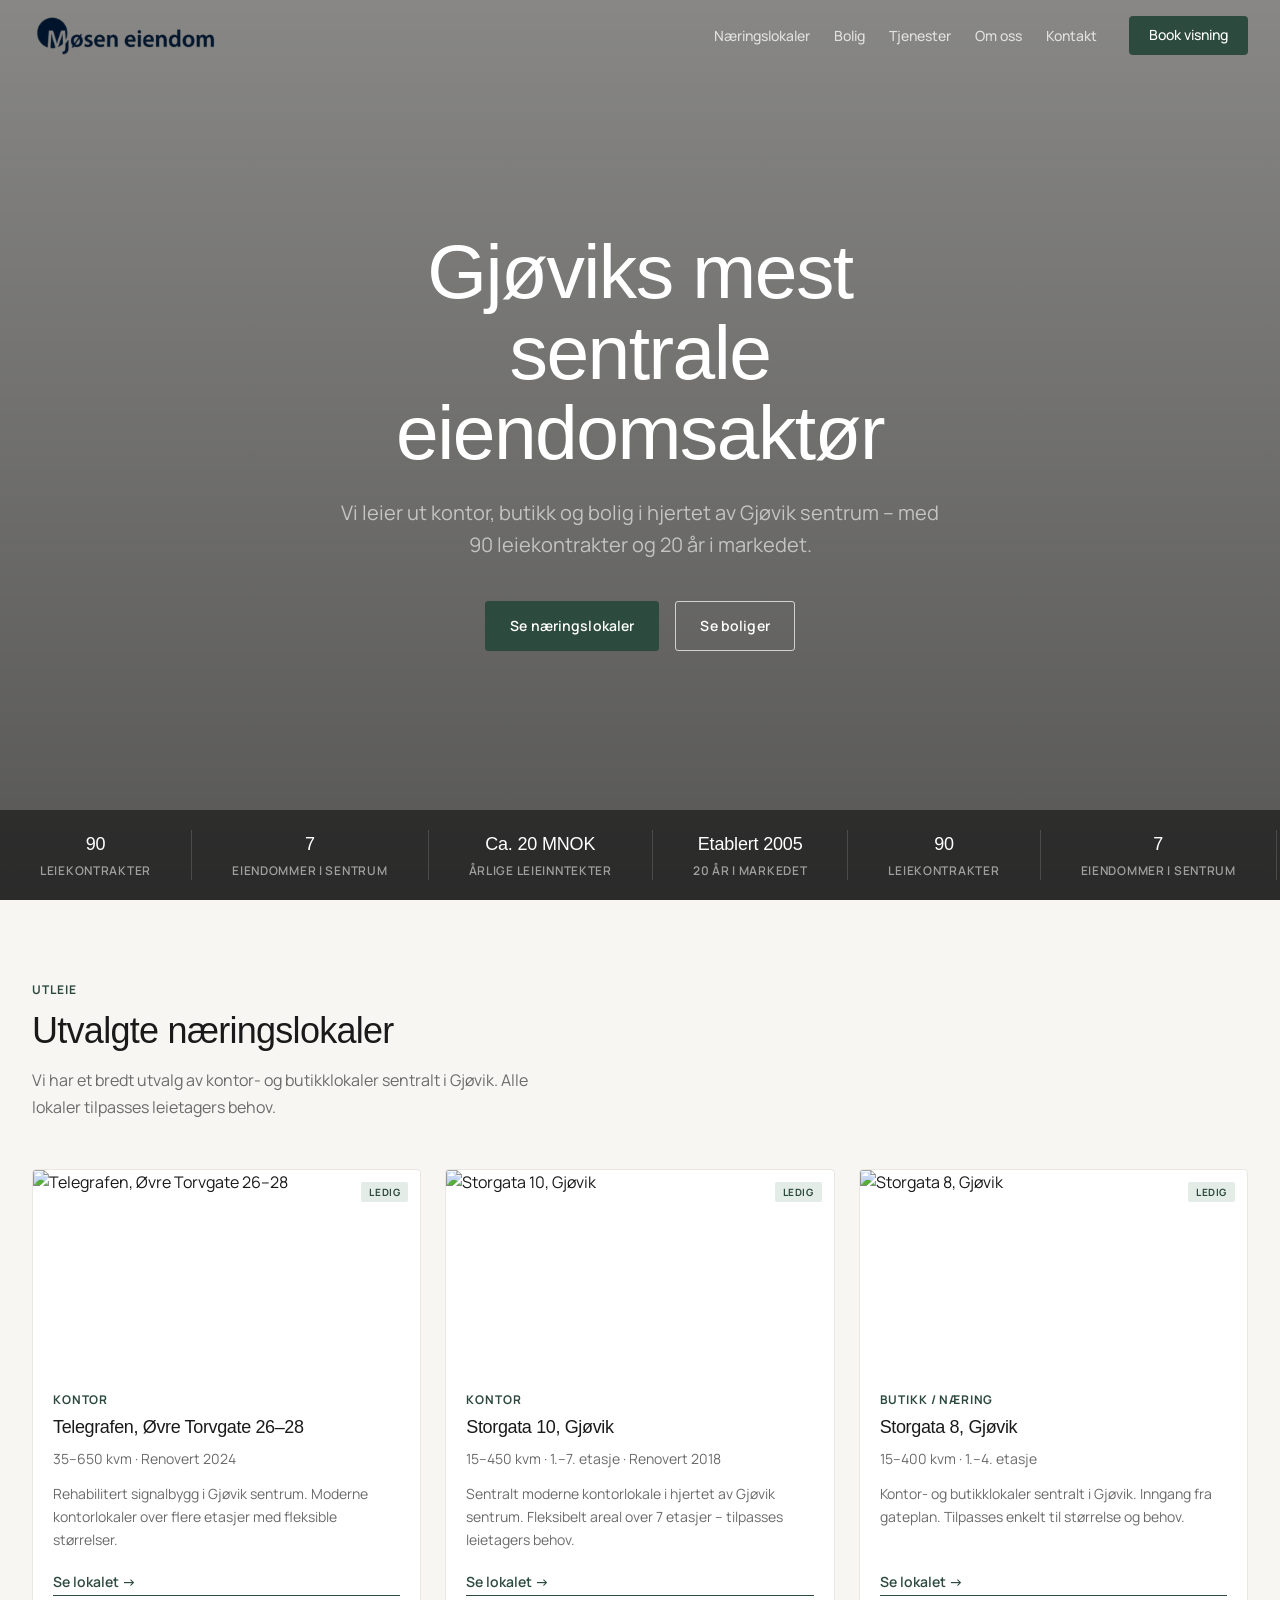
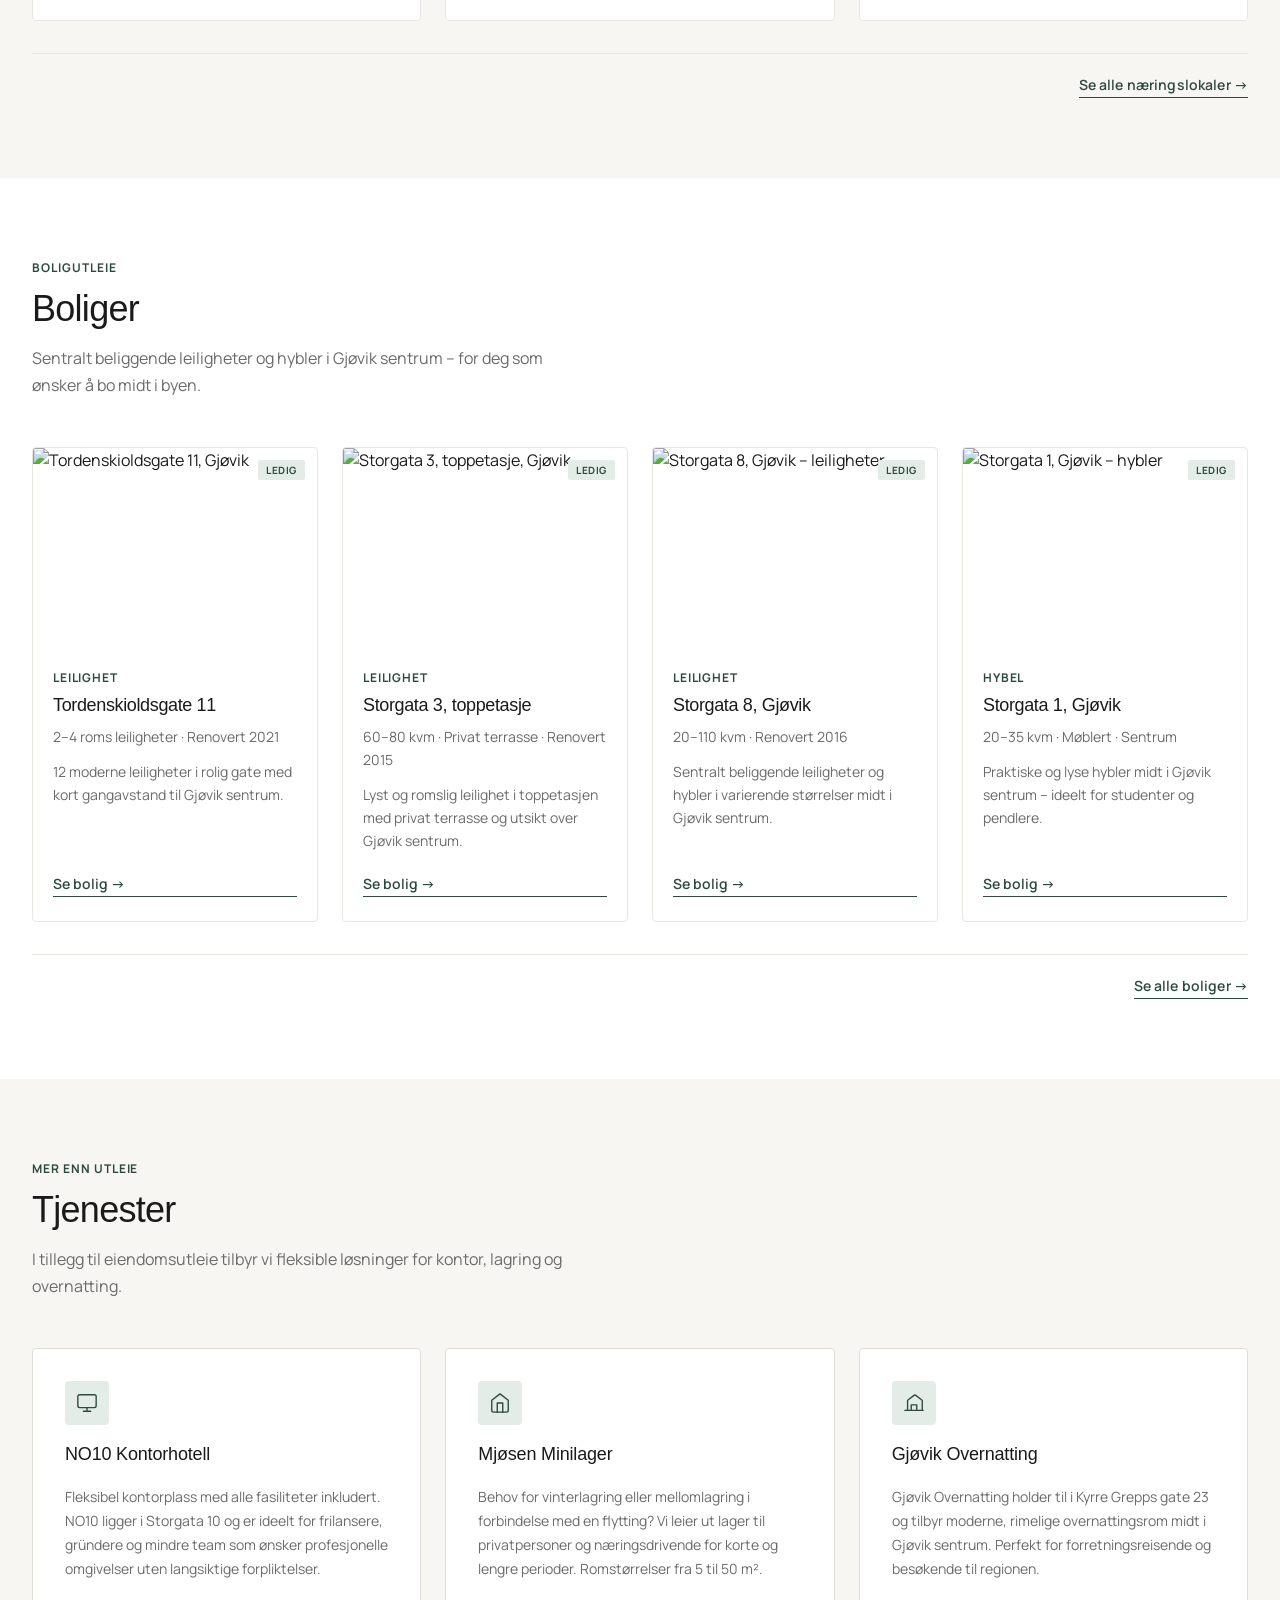
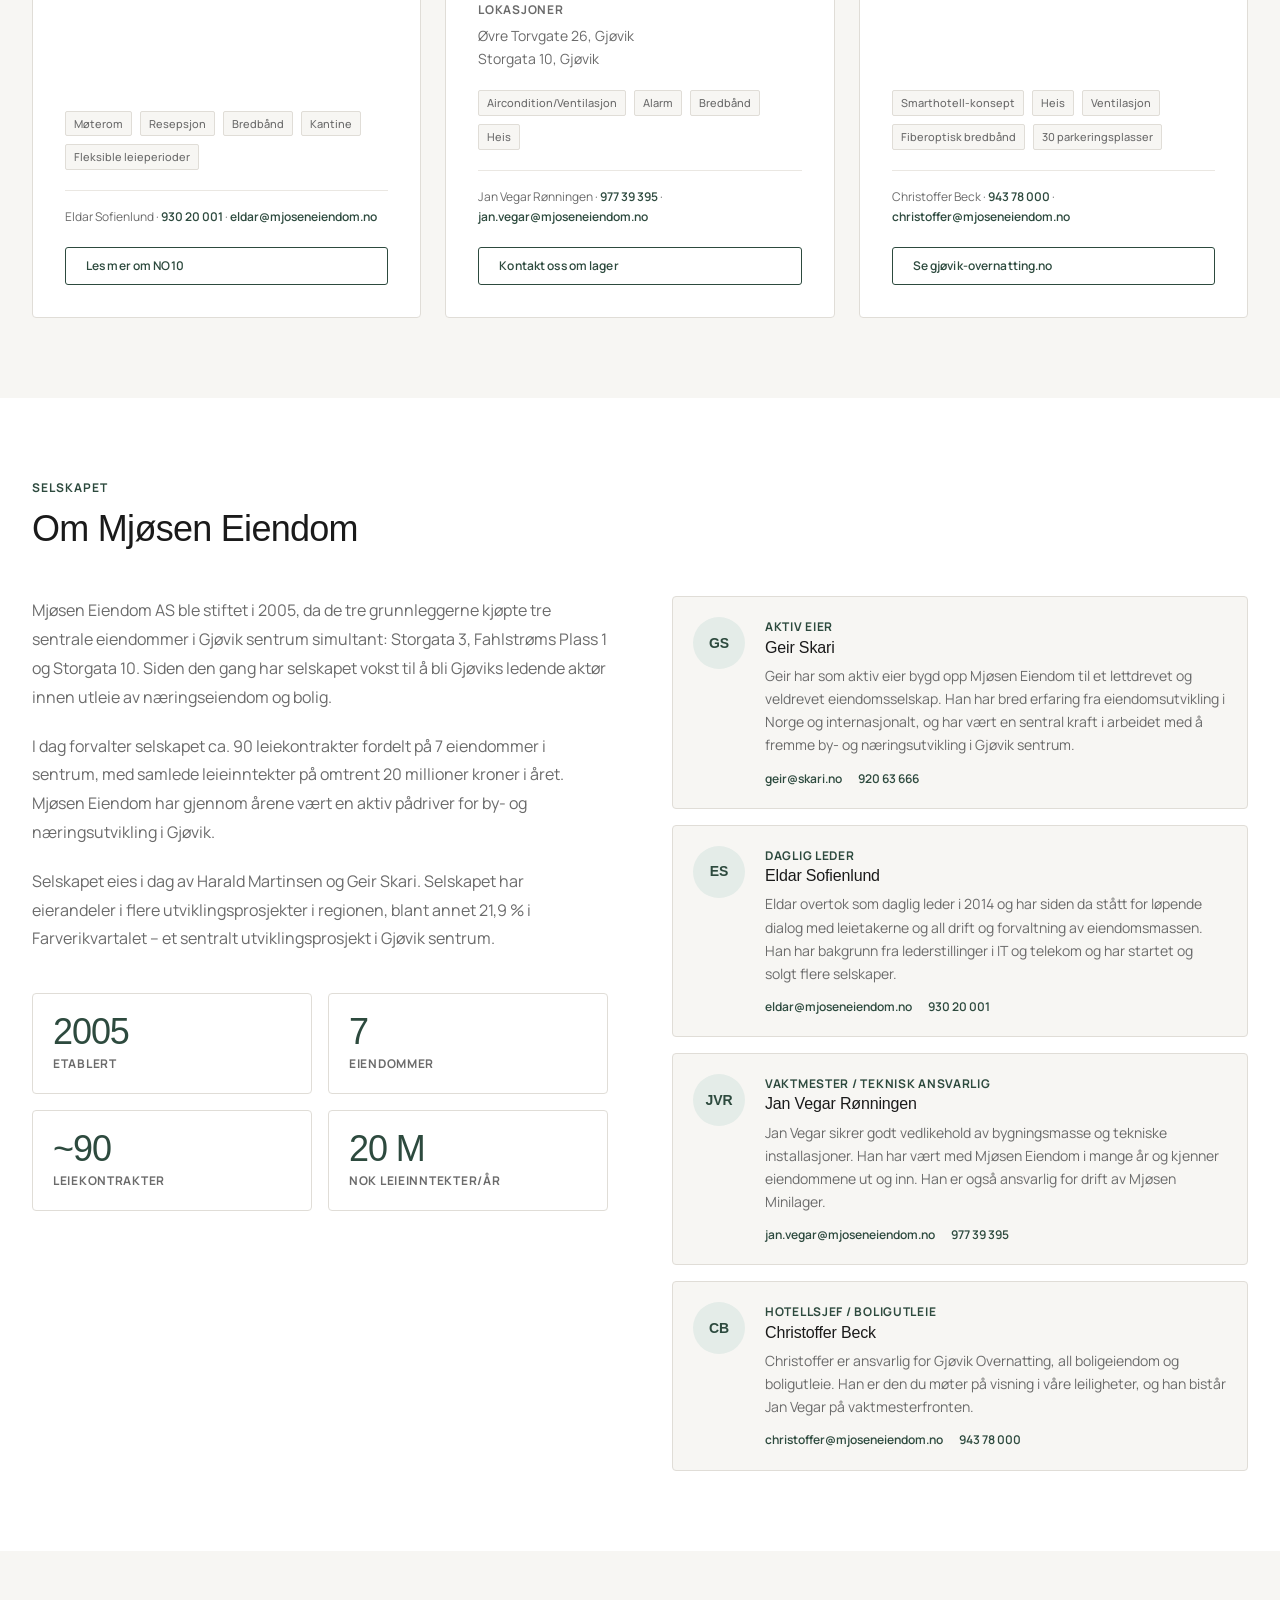
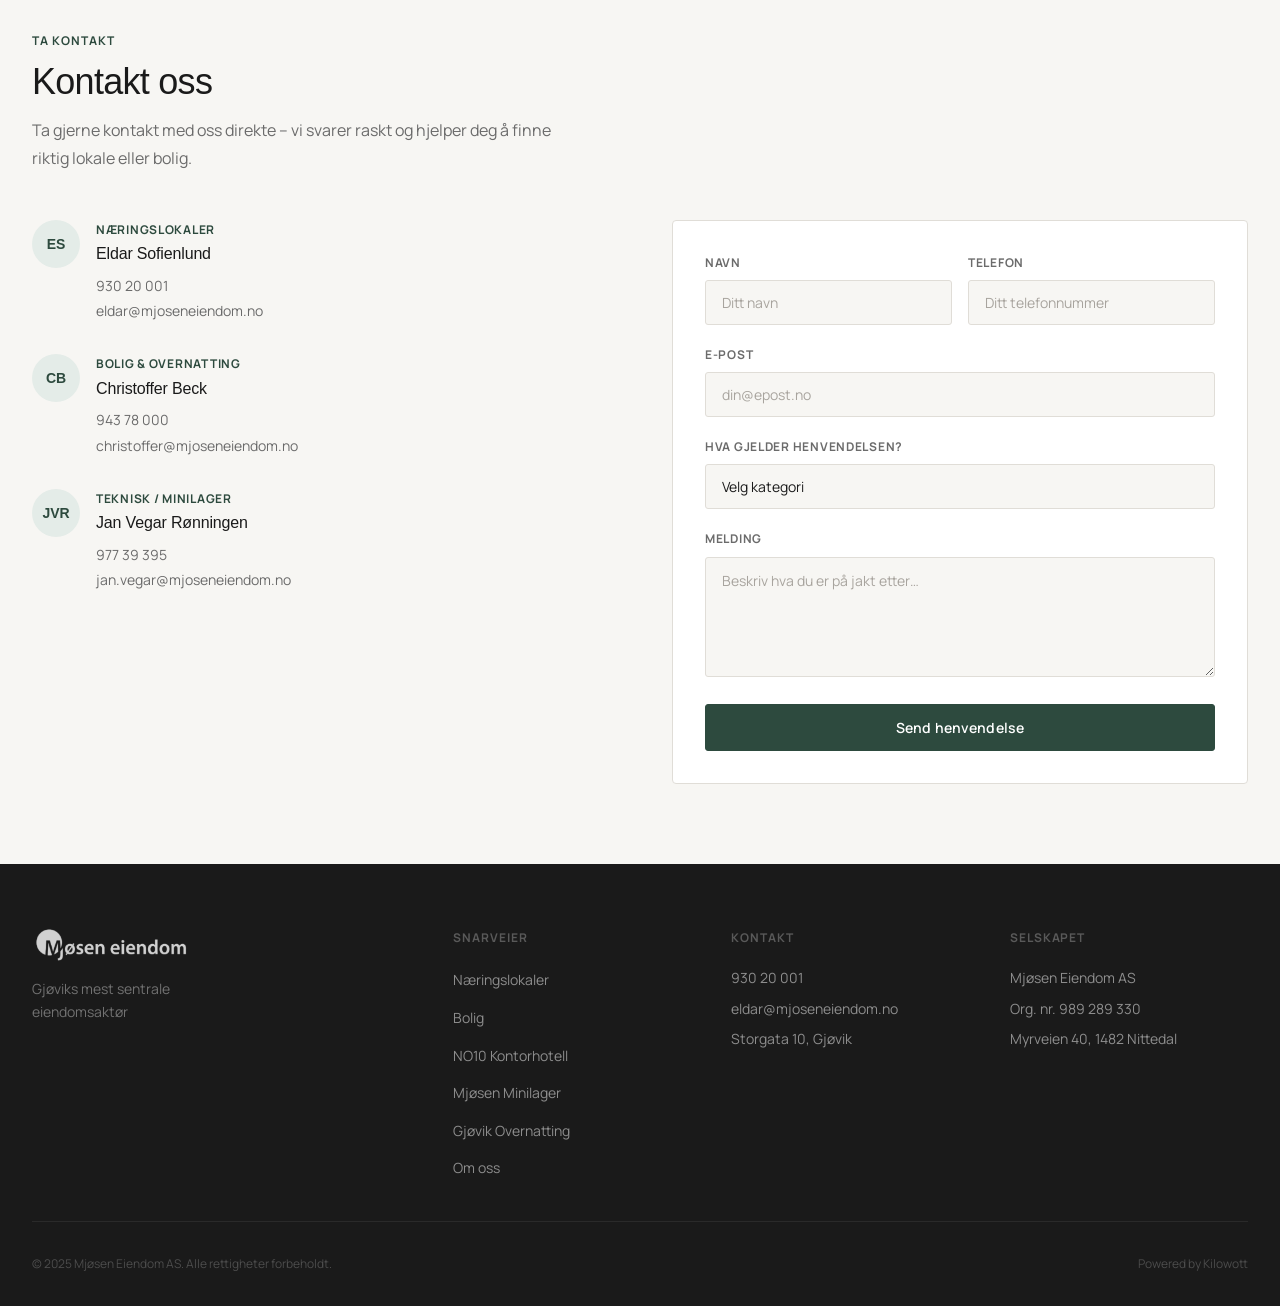
==== commit e3caad1e: "header scroll fix, ticker animation, CTA button, Kilowott footer, uniform card grid" ====
--- a/docs/index.html
+++ b/docs/index.html
@@ -36,7 +36,7 @@
           <li><a href="#om-oss"           class="site-nav__link">Om oss</a></li>
           <li><a href="kontakt.html"      class="site-nav__link">Kontakt</a></li>
         </ul>
-        <a href="tel:93020001" class="site-nav__phone" aria-label="Ring oss på 930 20 001">930 20 001</a>
+        <a href="kontakt.html" class="site-nav__cta">Book visning</a>
       </nav>
 
       <button class="nav-toggle"
@@ -60,7 +60,7 @@
       <li><a href="#om-oss"       class="mobile-nav__link">Om oss</a></li>
       <li><a href="kontakt.html"  class="mobile-nav__link">Kontakt</a></li>
     </ul>
-    <a href="tel:93020001" class="mobile-nav__phone" aria-label="Ring oss">930 20 001</a>
+    <a href="kontakt.html" class="mobile-nav__phone">Book visning</a>
   </nav>
 
 
@@ -84,23 +84,42 @@
         </div>
       </div>
 
-      <!-- Stats bar pinned to bottom of hero -->
-      <div class="hero__stats" aria-label="Nøkkeltall om Mjøsen Eiendom">
-        <div class="hero__stat">
-          <span class="hero__stat-number">90</span>
-          <span class="hero__stat-label">Leiekontrakter</span>
-        </div>
-        <div class="hero__stat">
-          <span class="hero__stat-number">7</span>
-          <span class="hero__stat-label">Eiendommer i sentrum</span>
-        </div>
-        <div class="hero__stat">
-          <span class="hero__stat-number">Ca. 20 MNOK</span>
-          <span class="hero__stat-label">Årlige leieinntekter</span>
-        </div>
-        <div class="hero__stat">
-          <span class="hero__stat-number">Etablert 2005</span>
-          <span class="hero__stat-label">20 år i markedet</span>
+      <!-- Stats ticker pinned to bottom of hero -->
+      <div class="ticker-wrapper" aria-label="Nøkkeltall om Mjøsen Eiendom">
+        <div class="ticker-track">
+          <div class="hero__stat">
+            <span class="hero__stat-number">90</span>
+            <span class="hero__stat-label">Leiekontrakter</span>
+          </div>
+          <div class="hero__stat">
+            <span class="hero__stat-number">7</span>
+            <span class="hero__stat-label">Eiendommer i sentrum</span>
+          </div>
+          <div class="hero__stat">
+            <span class="hero__stat-number">Ca. 20 MNOK</span>
+            <span class="hero__stat-label">Årlige leieinntekter</span>
+          </div>
+          <div class="hero__stat">
+            <span class="hero__stat-number">Etablert 2005</span>
+            <span class="hero__stat-label">20 år i markedet</span>
+          </div>
+          <!-- Duplicate set for seamless loop -->
+          <div class="hero__stat" aria-hidden="true">
+            <span class="hero__stat-number">90</span>
+            <span class="hero__stat-label">Leiekontrakter</span>
+          </div>
+          <div class="hero__stat" aria-hidden="true">
+            <span class="hero__stat-number">7</span>
+            <span class="hero__stat-label">Eiendommer i sentrum</span>
+          </div>
+          <div class="hero__stat" aria-hidden="true">
+            <span class="hero__stat-number">Ca. 20 MNOK</span>
+            <span class="hero__stat-label">Årlige leieinntekter</span>
+          </div>
+          <div class="hero__stat" aria-hidden="true">
+            <span class="hero__stat-number">Etablert 2005</span>
+            <span class="hero__stat-label">20 år i markedet</span>
+          </div>
         </div>
       </div>
 
@@ -183,7 +202,7 @@
 
 
     <!-- ══════════════════════════════════════════
-         BOLIGER – featured 3
+         BOLIGER – featured 4
     ══════════════════════════════════════════════ -->
     <section class="section section--alt" id="bolig" aria-labelledby="bolig-heading">
       <div class="container">
@@ -194,7 +213,7 @@
           <p class="section-intro">Sentralt beliggende leiligheter og hybler i Gjøvik sentrum – for deg som ønsker å bo midt i byen.</p>
         </div>
 
-        <div class="featured-grid">
+        <div class="featured-grid featured-grid--4col">
 
           <a href="bolig.html" class="featured-card"
              aria-label="Tordenskioldsgate 11 – Leilighet, 2–4 rom">
@@ -243,6 +262,23 @@
               <h3 class="featured-card__address">Storgata 8, Gjøvik</h3>
               <p class="featured-card__meta">20–110 kvm · Renovert 2016</p>
               <p class="featured-card__desc">Sentralt beliggende leiligheter og hybler i varierende størrelser midt i Gjøvik sentrum.</p>
+              <span class="featured-card__cta">Se bolig →</span>
+            </div>
+          </a>
+
+          <a href="bolig.html" class="featured-card"
+             aria-label="Storgata 1 – Hybler sentralt i Gjøvik">
+            <div class="featured-card__image">
+              <img src="https://images.unsplash.com/photo-1493809842364-78817add7ffb?w=800&q=80"
+                   alt="Storgata 1, Gjøvik – hybler"
+                   loading="lazy">
+              <span class="badge badge--ledig">Ledig</span>
+            </div>
+            <div class="featured-card__body">
+              <div class="featured-card__type">Hybel</div>
+              <h3 class="featured-card__address">Storgata 1, Gjøvik</h3>
+              <p class="featured-card__meta">20–35 kvm · Møblert · Sentrum</p>
+              <p class="featured-card__desc">Praktiske og lyse hybler midt i Gjøvik sentrum – ideelt for studenter og pendlere.</p>
               <span class="featured-card__cta">Se bolig →</span>
             </div>
           </a>
@@ -609,7 +645,7 @@
 
       <div class="footer-bottom">
         <p class="footer-legal">© 2025 Mjøsen Eiendom AS. Alle rettigheter forbeholdt.</p>
-        <p class="footer-legal">Org. nr. 989 289 330</p>
+        <p class="footer-legal">Powered by Kilowott</p>
       </div>
 
     </div>
--- a/docs/styles.css
+++ b/docs/styles.css
@@ -219,15 +219,17 @@
 .site-header--transparent .site-nav__phone { color: #fff; }
 .site-header--transparent .nav-toggle span { background: #fff; }
 
-/* Scrolled state — dark */
+/* Scrolled state — light ink */
 .site-header--scrolled {
-  background: rgba(20, 20, 20, 0.95);
-  border-bottom-color: rgba(255,255,255,0.08);
-}
-.site-header--scrolled .site-nav__link { color: rgba(255,255,255,0.75); }
-.site-header--scrolled .site-nav__link:hover { color: #fff; }
-.site-header--scrolled .site-nav__phone { color: #fff; }
-.site-header--scrolled .nav-toggle span { background: #fff; }
+  background: #F5F4F0;
+  border-bottom-color: var(--color-border);
+  backdrop-filter: blur(8px);
+  -webkit-backdrop-filter: blur(8px);
+}
+.site-header--scrolled .site-nav__link { color: var(--color-text-muted); }
+.site-header--scrolled .site-nav__link:hover { color: var(--color-accent); }
+.site-header--scrolled .site-logo img { filter: none; }
+.site-header--scrolled .nav-toggle span { background: var(--color-text); }
 
 .site-header .container {
   display: flex;
@@ -276,6 +278,21 @@
 }
 .site-nav__phone:hover { color: var(--color-accent-hover); }
 
+.site-nav__cta {
+  display: inline-flex;
+  align-items: center;
+  font-size: var(--text-sm);
+  font-weight: 500;
+  color: #fff;
+  background: var(--color-accent);
+  padding: 0.5rem 1.25rem;
+  border-radius: 4px;
+  white-space: nowrap;
+  text-decoration: none;
+  transition: background var(--t-base);
+}
+.site-nav__cta:hover { background: var(--color-accent-hover); color: #fff; }
+
 /* Hamburger */
 .nav-toggle {
   display: none;
@@ -419,30 +436,41 @@
   border-color: #fff;
 }
 
-/* Stats bar pinned to bottom of hero */
-.hero__stats {
+/* Stats ticker pinned to bottom of hero */
+.ticker-wrapper {
   position: relative;
   z-index: 1;
   background: rgba(0,0,0,0.5);
   backdrop-filter: blur(4px);
   -webkit-backdrop-filter: blur(4px);
-  display: flex;
-  align-items: center;
-  justify-content: center;
-  gap: 0;
+  overflow: hidden;
   padding-block: var(--sp-5);
   flex-shrink: 0;
 }
 
+.ticker-track {
+  display: flex;
+  align-items: center;
+  width: max-content;
+  white-space: nowrap;
+  animation: ticker 20s linear infinite;
+}
+.ticker-track:hover { animation-play-state: paused; }
+
+@keyframes ticker {
+  from { transform: translateX(0); }
+  to   { transform: translateX(-50%); }
+}
+
 .hero__stat {
-  display: flex;
+  display: inline-flex;
   flex-direction: column;
   align-items: center;
   gap: 2px;
   padding-inline: var(--sp-10);
   border-right: 1px solid rgba(255,255,255,0.15);
-}
-.hero__stat:last-child { border-right: none; }
+  flex-shrink: 0;
+}
 
 .hero__stat-number {
   font-family: var(--font-heading);
@@ -702,23 +730,51 @@
   flex-direction: column;
   gap: 0;
   padding: 0;
+  height: 100%;
+  display: flex;
 }
 .property-card--grid .property-card__image {
   width: 100%;
-  min-height: 172px;
+  height: 200px;
+  min-height: unset;
+  flex-shrink: 0;
   border-radius: 4px 4px 0 0;
+  overflow: hidden;
+}
+.property-card--grid .property-card__image img {
+  width: 100%;
+  height: 100%;
+  object-fit: cover;
 }
 .property-card--grid .property-card__image-label {
   writing-mode: initial;
   transform: none;
 }
-.property-card--grid .property-card__body { padding: var(--sp-5); }
+.property-card--grid .property-card__body {
+  flex: 1;
+  display: flex;
+  flex-direction: column;
+  padding: 1.25rem;
+}
+.property-card--grid .property-card__desc {
+  flex: 1;
+}
+.property-card--grid .property-card__cta {
+  display: inline-block;
+  font-size: var(--text-sm);
+  font-weight: 600;
+  color: var(--color-accent);
+  margin-top: var(--sp-4);
+  border-bottom: 1px solid currentColor;
+  padding-bottom: 1px;
+  align-self: flex-start;
+}
 
 /* ── Bolig Grid ────────────────────────────────────────────── */
 .bolig-grid {
   display: grid;
-  grid-template-columns: repeat(auto-fill, minmax(280px, 1fr));
-  gap: var(--sp-5);
+  grid-template-columns: repeat(4, 1fr);
+  gap: 1.5rem;
 }
 
 /* ── No results ────────────────────────────────────────────── */
@@ -1336,6 +1392,9 @@
   gap: var(--sp-6);
   margin-top: var(--sp-8);
 }
+.featured-grid--4col {
+  grid-template-columns: repeat(4, 1fr);
+}
 
 .featured-card {
   display: flex;
@@ -1355,7 +1414,7 @@
 
 .featured-card__image {
   position: relative;
-  height: 220px;
+  height: 200px;
   overflow: hidden;
   flex-shrink: 0;
 }
@@ -1454,18 +1513,21 @@
   .tjenester-grid { grid-template-columns: 1fr 1fr; }
 }
 
+@media (max-width: 1024px) {
+  .bolig-grid { grid-template-columns: repeat(2, 1fr); }
+}
+
 @media (max-width: 900px) {
   :root {
     --text-3xl: 2.75rem;
     --text-2xl: 1.875rem;
   }
-  .hero__stats { flex-wrap: wrap; gap: var(--sp-2); padding-block: var(--sp-4); }
-  .hero__stat { padding-inline: var(--sp-5); }
   .about-layout { grid-template-columns: 1fr; gap: var(--sp-10); }
   .contact-layout { grid-template-columns: 1fr; gap: var(--sp-10); }
   .footer-grid { grid-template-columns: 1fr 1fr; gap: var(--sp-8); }
   .modal__specs { grid-template-columns: 1fr 1fr; }
   .featured-grid { grid-template-columns: 1fr 1fr; }
+  .featured-grid--4col { grid-template-columns: 1fr 1fr; }
 }
 
 @media (max-width: 768px) {
@@ -1476,7 +1538,7 @@
     --sp-24: 4rem;
   }
   .container { padding-inline: var(--sp-5); }
-  .site-nav__links, .site-nav__phone { display: none; }
+  .site-nav__links, .site-nav__phone, .site-nav__cta { display: none; }
   .nav-toggle { display: flex; }
   .tjenester-grid { grid-template-columns: 1fr; }
   .form-row { grid-template-columns: 1fr; }
@@ -1484,6 +1546,7 @@
   .footer-bottom { flex-direction: column; gap: var(--sp-2); text-align: center; }
   .bolig-grid { grid-template-columns: 1fr; }
   .featured-grid { grid-template-columns: 1fr; }
+  .featured-grid--4col { grid-template-columns: 1fr; }
   .modal__specs { grid-template-columns: 1fr; }
   .modal__cta { flex-direction: column; align-items: flex-start; }
   .about-stats { grid-template-columns: 1fr 1fr; }
